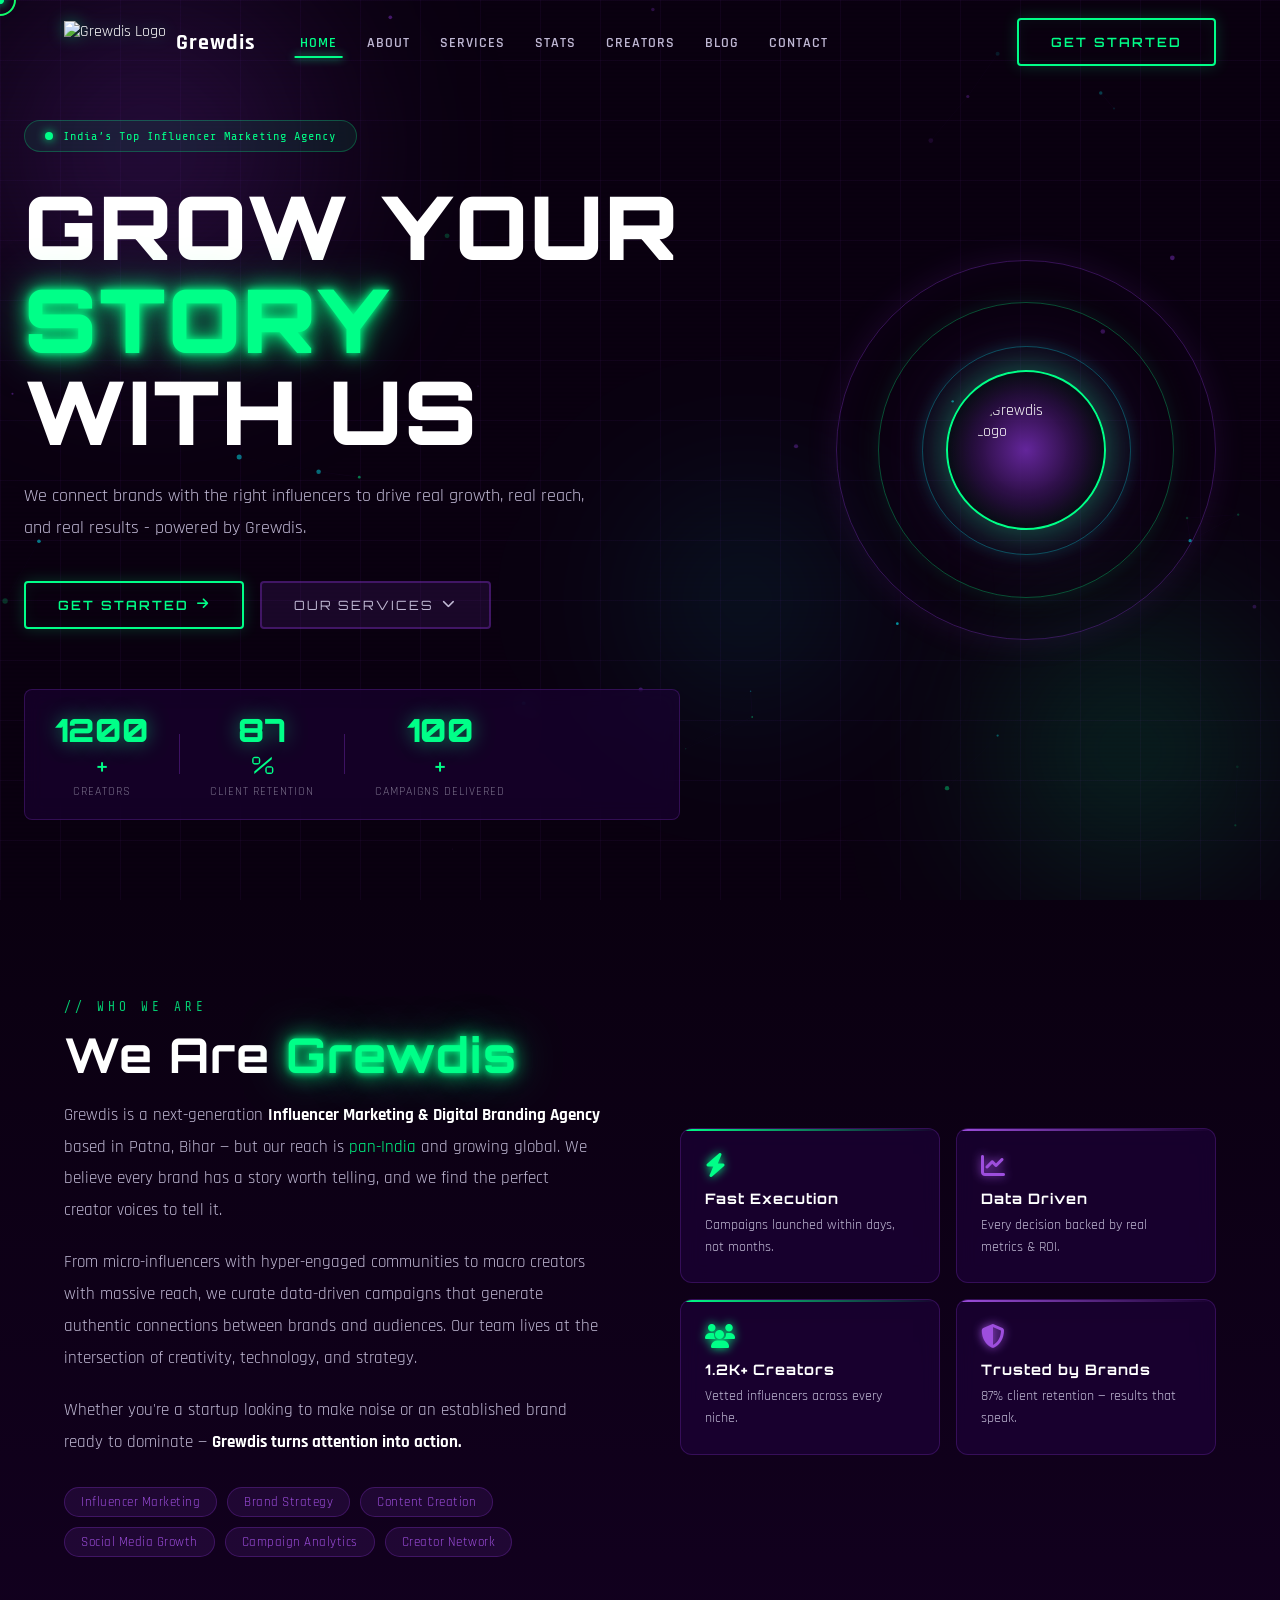
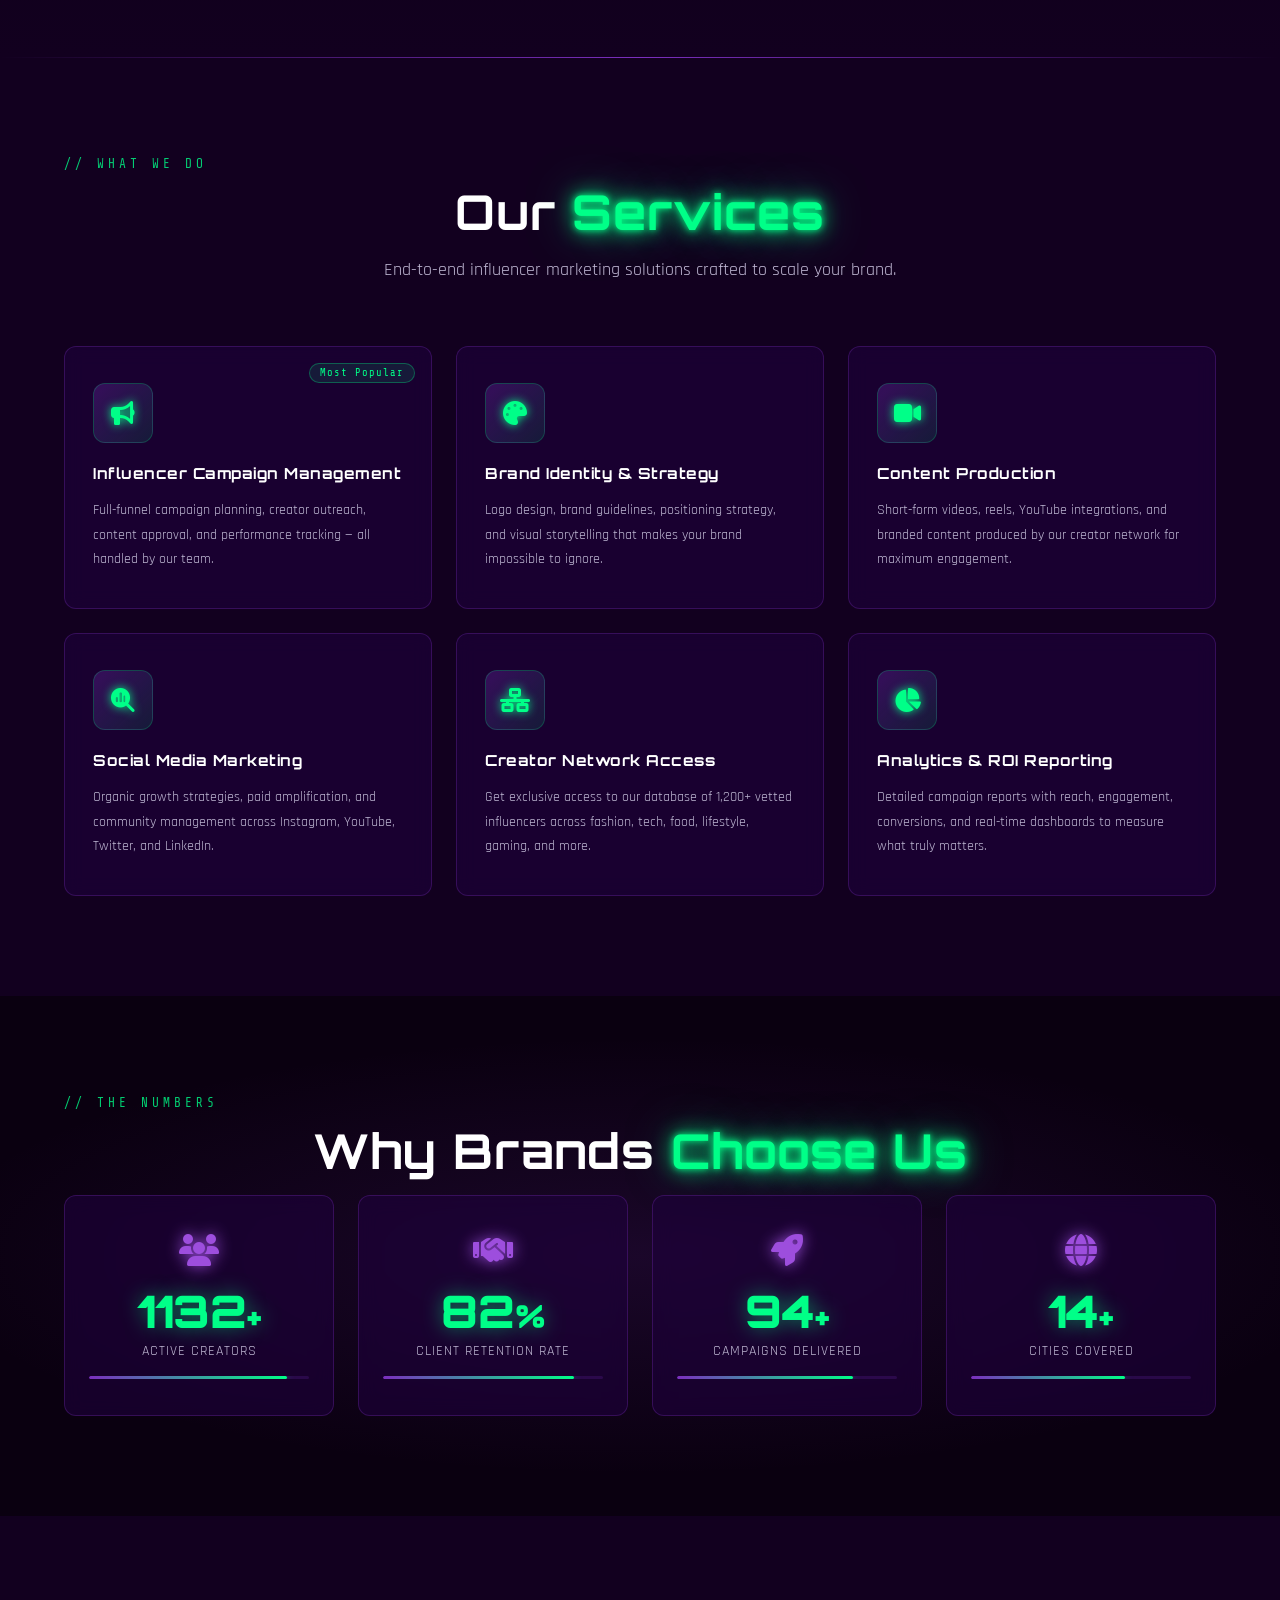
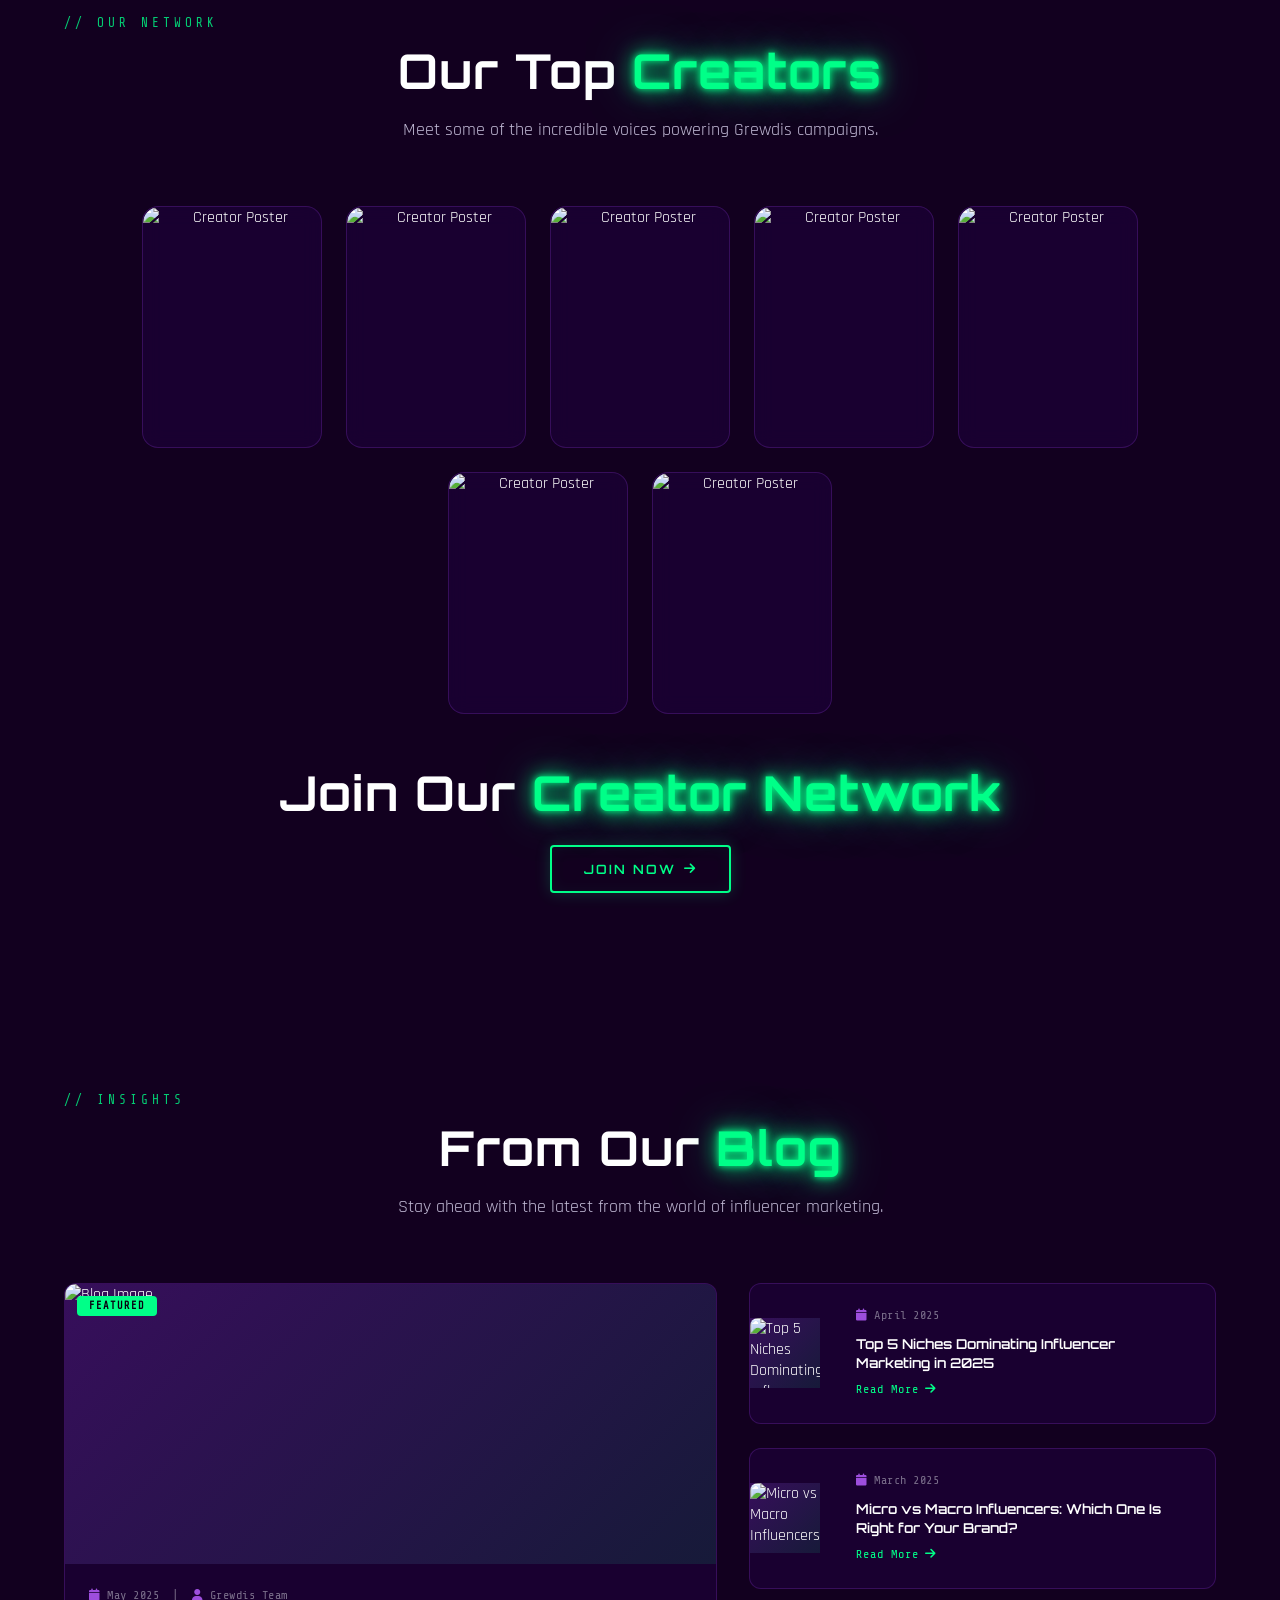
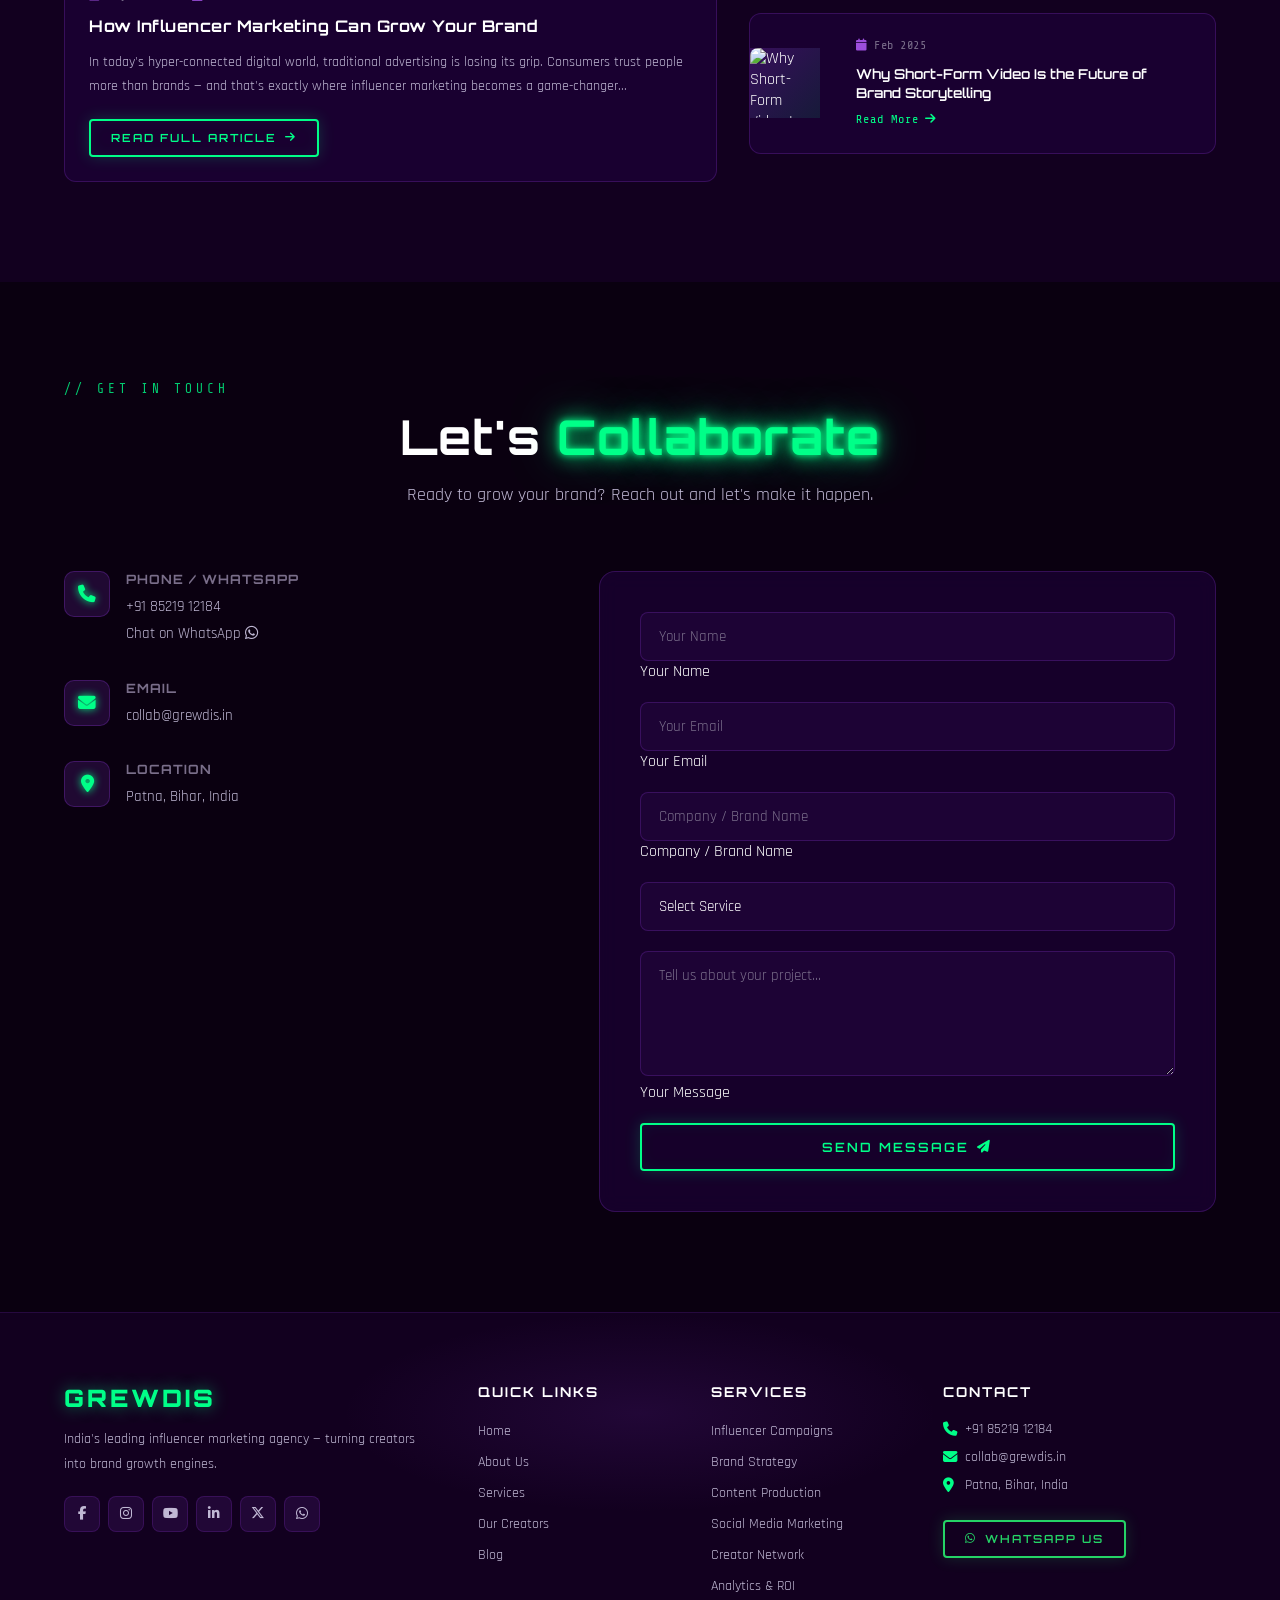
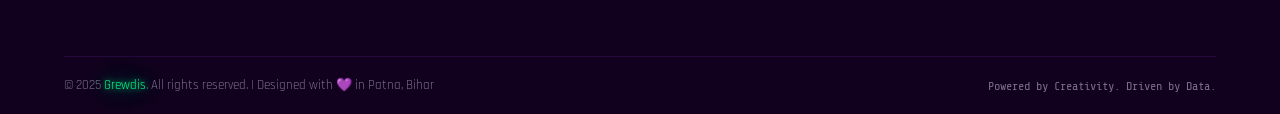
==== index.html @ f31e6c7d "Add files via upload" ====
<!DOCTYPE html>
<html lang="en">
<head>
  <meta charset="UTF-8" />
  <meta name="viewport" content="width=device-width, initial-scale=1.0"/>
  <title>Grewdis | Influencer Marketing Agency</title>
  <link rel="stylesheet" href="style.css" />
  <link rel="icon" type="image/png" href="images/logo.png" />
  <link href="https://fonts.googleapis.com/css2?family=Orbitron:wght@400;600;700;900&family=Rajdhani:wght@300;400;500;600;700&family=Share+Tech+Mono&display=swap" rel="stylesheet"/>
  <link rel="stylesheet" href="https://cdnjs.cloudflare.com/ajax/libs/font-awesome/6.5.0/css/all.min.css"/>
  <style>
    /* ── Related Article Thumbnail Layout ── */
    .related-article {
      display: flex;
      align-items: center;
      gap: 12px;
    }
    .related-article .blog-img {
      flex-shrink: 0;
      width: 70px;
      height: 70px;
    }
    .related-article .blog-img img {
      width: 70px;
      height: 70px;
      object-fit: cover;
      border-radius: 8px;
      display: block;
    }
    .related-article .blog-body {
      flex: 1;
      min-width: 0;
    }
    .related-article .blog-body h4 {
      font-size: 0.85rem;
      line-height: 1.4;
      margin: 4px 0 6px;
      white-space: normal;
    }
    @media (max-width: 420px) {
      .related-article {
        flex-direction: column;
        align-items: flex-start;
      }
      .related-article .blog-img,
      .related-article .blog-img img {
        width: 100%;
        height: 140px;
        border-radius: 8px;
      }
    }
  </style>
</head>
<body>

  <!-- PARTICLE CANVAS -->
  <canvas id="particles"></canvas>

  <!-- CURSOR -->
  <div class="cursor-outer"></div>
  <div class="cursor-inner"></div>

  <!-- ===== NAVBAR ===== -->
  <nav class="navbar" id="navbar">
    <div class="nav-container">
      <a href="#home" class="nav-logo">
        <img src="https://i.ibb.co/39z3kJj5/logo.png" alt="Grewdis Logo"/>
        <span class="logo-text-static">Grewdis</span>
      </a>
      <ul class="nav-links" id="navLinks">
        <li><a href="#home" class="nav-link active">Home</a></li>
        <li><a href="#about" class="nav-link">About</a></li>
        <li><a href="#services" class="nav-link">Services</a></li>
        <li><a href="#stats" class="nav-link">Stats</a></li>
        <li><a href="#creators" class="nav-link">Creators</a></li>
        
        <li><a href="#blog" class="nav-link">Blog</a></li>
        <li><a href="#contact" class="nav-link">Contact</a></li>
      </ul>
      <a href="#contact" class="btn-neon nav-cta">Get Started</a>
      <div class="hamburger" id="hamburger">
        <span></span><span></span><span></span>
      </div>
    </div>
  </nav>

  <!-- ===== HERO SECTION ===== -->
  <section class="hero" id="home">
    <div class="hero-bg-grid"></div>
    <div class="hero-glow glow-1"></div>
    <div class="hero-glow glow-2"></div>
    <div class="hero-glow glow-3"></div>
    <div class="scanlines"></div>
    <div class="hero-content">
      <div class="hero-badge">
        <span class="badge-dot"></span>
        <span>India’s Top Influencer Marketing Agency</span>
      </div>
      <h1 class="hero-title">
        <span class="line-1">GROW YOUR</span>
        <span class="line-2 neon-text">STORY</span>
        <span class="line-3">WITH US</span>
      </h1>
      <p class="hero-sub">We connect brands with the right influencers to drive real growth, real reach, and real results - powered by Grewdis.</p>
      <div class="hero-buttons">
        <a href="#contact" class="btn-neon">Get Started <i class="fa fa-arrow-right"></i></a>
        <a href="#services" class="btn-ghost">Our Services <i class="fa fa-chevron-down"></i></a>
      </div>
      <div class="hero-stats">
        <div class="h-stat"><span class="h-num" data-target="1200">0</span><span>+</span><p>Creators</p></div>
        <div class="h-stat-divider"></div>
        <div class="h-stat"><span class="h-num" data-target="87">0</span><span>%</span><p>Client Retention</p></div>
        <div class="h-stat-divider"></div>
        <div class="h-stat"><span class="h-num" data-target="100">0</span><span>+</span><p>Campaigns Delivered</p></div>
      </div>
    </div>
    <div class="hero-visual">
      <div class="hero-circle-ring ring-1"></div>
      <div class="hero-circle-ring ring-2"></div>
      <div class="hero-circle-ring ring-3"></div>
      <div class="hero-center-orb">
        <img src="https://i.ibb.co/39z3kJj5/logo.png" alt="Grewdis Logo"/>
      </div>
    </div>
  </section>

  <!-- ===== ABOUT SECTION ===== -->
  <section class="about section" id="about">
    <div class="container">
      <div class="section-label">// WHO WE ARE</div>
      <div class="about-grid">
        <div class="about-text reveal">
          <h2 class="section-title">We Are <span class="neon-text">Grewdis</span></h2>
          <p class="about-desc">Grewdis is a next-generation <strong>Influencer Marketing & Digital Branding Agency</strong> based in Patna, Bihar — but our reach is <em>pan-India</em> and growing global. We believe every brand has a story worth telling, and we find the perfect creator voices to tell it.</p>
          <p class="about-desc">From micro-influencers with hyper-engaged communities to macro creators with massive reach, we curate data-driven campaigns that generate authentic connections between brands and audiences. Our team lives at the intersection of creativity, technology, and strategy.</p>
          <p class="about-desc">Whether you're a startup looking to make noise or an established brand ready to dominate — <strong>Grewdis turns attention into action.</strong></p>
          <div class="about-tags">
            <span class="tag">Influencer Marketing</span>
            <span class="tag">Brand Strategy</span>
            <span class="tag">Content Creation</span>
            <span class="tag">Social Media Growth</span>
            <span class="tag">Campaign Analytics</span>
            <span class="tag">Creator Network</span>
          </div>
        </div>
        <div class="about-visual reveal">
          <div class="about-card-stack">
            <div class="about-card ac-1">
              <i class="fa fa-bolt"></i>
              <h4>Fast Execution</h4>
              <p>Campaigns launched within days, not months.</p>
            </div>
            <div class="about-card ac-2">
              <i class="fa fa-chart-line"></i>
              <h4>Data Driven</h4>
              <p>Every decision backed by real metrics & ROI.</p>
            </div>
            <div class="about-card ac-3">
              <i class="fa fa-users"></i>
              <h4>1.2K+ Creators</h4>
              <p>Vetted influencers across every niche.</p>
            </div>
            <div class="about-card ac-4">
              <i class="fa fa-shield-halved"></i>
              <h4>Trusted by Brands</h4>
              <p>87% client retention — results that speak.</p>
            </div>
          </div>
        </div>
      </div>
    </div>
  </section>

  <!-- ===== SERVICES SECTION ===== -->
  <section class="services section" id="services">
    <div class="container">
      <div class="section-label">// WHAT WE DO</div>
      <h2 class="section-title text-center">Our <span class="neon-text">Services</span></h2>
      <p class="section-sub text-center">End-to-end influencer marketing solutions crafted to scale your brand.</p>
      <div class="services-grid">
        <div class="service-card reveal">
          <div class="service-icon"><i class="fa fa-bullhorn"></i></div>
          <h3>Influencer Campaign Management</h3>
          <p>Full-funnel campaign planning, creator outreach, content approval, and performance tracking — all handled by our team.</p>
          <div class="service-tag">Most Popular</div>
        </div>
        <div class="service-card reveal">
          <div class="service-icon"><i class="fa fa-palette"></i></div>
          <h3>Brand Identity & Strategy</h3>
          <p>Logo design, brand guidelines, positioning strategy, and visual storytelling that makes your brand impossible to ignore.</p>
        </div>
        <div class="service-card reveal">
          <div class="service-icon"><i class="fa fa-video"></i></div>
          <h3>Content Production</h3>
          <p>Short-form videos, reels, YouTube integrations, and branded content produced by our creator network for maximum engagement.</p>
        </div>
        <div class="service-card reveal">
          <div class="service-icon"><i class="fa fa-magnifying-glass-chart"></i></div>
          <h3>Social Media Marketing</h3>
          <p>Organic growth strategies, paid amplification, and community management across Instagram, YouTube, Twitter, and LinkedIn.</p>
        </div>
        <div class="service-card reveal">
          <div class="service-icon"><i class="fa fa-network-wired"></i></div>
          <h3>Creator Network Access</h3>
          <p>Get exclusive access to our database of 1,200+ vetted influencers across fashion, tech, food, lifestyle, gaming, and more.</p>
        </div>
        <div class="service-card reveal">
          <div class="service-icon"><i class="fa fa-chart-pie"></i></div>
          <h3>Analytics & ROI Reporting</h3>
          <p>Detailed campaign reports with reach, engagement, conversions, and real-time dashboards to measure what truly matters.</p>
        </div>
      </div>
    </div>
  </section>

  <!-- ===== STATS SECTION ===== -->
  <section class="stats section" id="stats">
    <div class="stats-bg-glow"></div>
    <div class="container">
      <div class="section-label">// THE NUMBERS</div>
      <h2 class="section-title text-center">Why Brands <span class="neon-text">Choose Us</span></h2>
      <div class="stats-grid">
        <div class="stat-card reveal">
          <div class="stat-icon"><i class="fa fa-users"></i></div>
          <div class="stat-number"><span class="count" data-target="1200">0</span><span class="stat-plus">+</span></div>
          <div class="stat-label">Active Creators</div>
          <div class="stat-bar"><div class="stat-fill" style="width:90%"></div></div>
        </div>
        <div class="stat-card reveal">
          <div class="stat-icon"><i class="fa fa-handshake"></i></div>
          <div class="stat-number"><span class="count" data-target="87">0</span><span class="stat-plus">%</span></div>
          <div class="stat-label">Client Retention Rate</div>
          <div class="stat-bar"><div class="stat-fill" style="width:87%"></div></div>
        </div>
        <div class="stat-card reveal">
          <div class="stat-icon"><i class="fa fa-rocket"></i></div>
          <div class="stat-number"><span class="count" data-target="100">0</span><span class="stat-plus">+</span></div>
          <div class="stat-label">Campaigns Delivered</div>
          <div class="stat-bar"><div class="stat-fill" style="width:80%"></div></div>
        </div>
        <div class="stat-card reveal">
          <div class="stat-icon"><i class="fa fa-globe"></i></div>
          <div class="stat-number"><span class="count" data-target="15">0</span><span class="stat-plus">+</span></div>
          <div class="stat-label">Cities Covered</div>
          <div class="stat-bar"><div class="stat-fill" style="width:70%"></div></div>
        </div>
      </div>
    </div>
  </section>

  <!-- ===== TOP CREATORS SECTION ===== -->
  <section class="creators section" id="creators">
    <div class="container">
      <div class="section-label">// OUR NETWORK</div>
      <h2 class="section-title text-center">Our Top <span class="neon-text">Creators</span></h2>
      <p class="section-sub text-center">Meet some of the incredible voices powering Grewdis campaigns.</p>
      <div class="creators-grid">
    <div class="creator-card reveal">
      <div class="creator-img-wrap">
        <img src="https://i.ibb.co/mrt1qWwp/kanika.png" alt="Creator Poster"/>
        <div class="creator-glow"></div>
      </div>
    </div>
    
    <div class="creator-card reveal">
      <div class="creator-img-wrap">
        <img src="https://i.ibb.co/pjdsMSd0/apoorva.png" alt="Creator Poster"/>
        <div class="creator-glow"></div>
      </div>
    </div>
    
    <div class="creator-card reveal">
      <div class="creator-img-wrap">
        <img src="https://i.ibb.co/GvDVgb8p/harshbeniwal.png" alt="Creator Poster"/>
        <div class="creator-glow"></div>
      </div>
    </div>
    
    <div class="creator-card reveal">
      <div class="creator-img-wrap">
        <img src="https://i.ibb.co/wD0bchw/taiyabalam.png" alt="Creator Poster"/>
        <div class="creator-glow"></div>
      </div>
    </div>
    
    <div class="creator-card reveal">
      <div class="creator-img-wrap">
        <img src="https://i.ibb.co/mV8k61P3/aryankelvin.png" alt="Creator Poster"/>
        <div class="creator-glow"></div>
      </div>
    </div>
    
    <div class="creator-card reveal">
      <div class="creator-img-wrap">
        <img src="https://i.ibb.co/j9pzm4Ck/rockysharma.png" alt="Creator Poster"/>
        <div class="creator-glow"></div>
      </div>
    </div>
    
    <div class="creator-card reveal">
      <div class="creator-img-wrap">
        <img src="https://i.ibb.co/xKzQ3PhF/komalpandey.png" alt="Creator Poster"/>
        <div class="creator-glow"></div>
      </div>
    </div>
    </div>
    <div class="creators-cta">
      <h3 class="section-title" style="margin-bottom:24px;">Join Our <span class="neon-text">Creator Network</span></h3>
      <a href="https://forms.gle/gbb2XF8WwswtseoL6" target="_blank" rel="noopener" class="btn-neon">Join Now <i class="fa fa-arrow-right"></i></a>
    </div>
    </div>
  </section>
  <section class="blog section" id="blog">
    <div class="container">
      <div class="section-label">// INSIGHTS</div>
      <h2 class="section-title text-center">From Our <span class="neon-text">Blog</span></h2>
      <p class="section-sub text-center">Stay ahead with the latest from the world of influencer marketing.</p>
      <div class="blog-grid">

        <!-- MAIN BLOG POST -->
        <article class="blog-card blog-main reveal">
          <div class="blog-img">
            <!-- Place blog1.jpg inside images/ folder -->
            <img src="https://i.ibb.co/3yc7Ln1X/how-influncer-marketing.jpg" alt="Blog Image"/>
            <span class="blog-cat">Featured</span>
          </div>
          <div class="blog-body">
            <div class="blog-meta"><i class="fa fa-calendar"></i> May 2025 &nbsp;|&nbsp; <i class="fa fa-user"></i> Grewdis Team</div>
            <h3>How Influencer Marketing Can Grow Your Brand</h3>
            <p>In today's hyper-connected digital world, traditional advertising is losing its grip. Consumers trust people more than brands — and that's exactly where influencer marketing becomes a game-changer...</p>
            <a href="blog-post.html" class="btn-neon btn-sm">Read Full Article <i class="fa fa-arrow-right"></i></a>
          </div>
        </article>

        <div class="blog-side">
          <article class="blog-card blog-mini related-article reveal">
            <div class="blog-img">
              <img src="https://i.ibb.co/Qvz69Wh6/top-5-niche.jpg" alt="Top 5 Niches Dominating Influencer Marketing in 2025"/>
            </div>
            <div class="blog-body">
              <div class="blog-meta"><i class="fa fa-calendar"></i> April 2025</div>
              <h4>Top 5 Niches Dominating Influencer Marketing in 2025</h4>
              <a href="#" class="read-more">Read More <i class="fa fa-arrow-right"></i></a>
            </div>
          </article>
          <article class="blog-card blog-mini related-article reveal">
            <div class="blog-img">
              <img src="https://i.ibb.co/gMX1QQqQ/micro-vs-macro-influncer.jpg" alt="Micro vs Macro Influencers"/>
            </div>
            <div class="blog-body">
              <div class="blog-meta"><i class="fa fa-calendar"></i> March 2025</div>
              <h4>Micro vs Macro Influencers: Which One Is Right for Your Brand?</h4>
              <a href="#" class="read-more">Read More <i class="fa fa-arrow-right"></i></a>
            </div>
          </article>
          <article class="blog-card blog-mini related-article reveal">
            <div class="blog-img">
              <img src="https://i.ibb.co/HfsnzWJx/why-short-film.jpg" alt="Why Short-Form Video Is the Future of Brand Storytelling"/>
            </div>
            <div class="blog-body">
              <div class="blog-meta"><i class="fa fa-calendar"></i> Feb 2025</div>
              <h4>Why Short-Form Video Is the Future of Brand Storytelling</h4>
              <a href="#" class="read-more">Read More <i class="fa fa-arrow-right"></i></a>
            </div>
          </article>
        </div>
      </div>
    </div>
  </section>

  <!-- ===== CONTACT SECTION ===== -->
  <section class="contact section" id="contact">
    <div class="container">
      <div class="section-label">// GET IN TOUCH</div>
      <h2 class="section-title text-center">Let's <span class="neon-text">Collaborate</span></h2>
      <p class="section-sub text-center">Ready to grow your brand? Reach out and let's make it happen.</p>
      <div class="contact-grid">
        <div class="contact-info reveal">
          <div class="contact-item">
            <div class="contact-icon"><i class="fa fa-phone"></i></div>
            <div>
              <h4>Phone / WhatsApp</h4>
              <a href="tel:+918521912184">+91 85219 12184</a><br/>
              <a href="https://wa.link/hhix4l" target="_blank" rel="noopener">Chat on WhatsApp <i class="fab fa-whatsapp"></i></a>
            </div>
          </div>
          <div class="contact-item">
            <div class="contact-icon"><i class="fa fa-envelope"></i></div>
            <div>
              <h4>Email</h4>
              <a href="mailto:collab@grewdis.in">collab@grewdis.in</a>
            </div>
          </div>
          <div class="contact-item">
            <div class="contact-icon"><i class="fa fa-location-dot"></i></div>
            <div>
              <h4>Location</h4>
              <p>Patna, Bihar, India</p>
            </div>
          </div>
        </div>
        <form class="contact-form reveal" id="contactForm">
          <div class="form-group">
            <input type="text" placeholder="Your Name" required />
            <label>Your Name</label>
          </div>
          <div class="form-group">
            <input type="email" placeholder="Your Email" required />
            <label>Your Email</label>
          </div>
          <div class="form-group">
            <input type="text" placeholder="Company / Brand Name" />
            <label>Company / Brand Name</label>
          </div>
          <div class="form-group">
            <select>
              <option value="" disabled selected>Select Service</option>
              <option>Influencer Campaign</option>
              <option>Brand Strategy</option>
              <option>Content Production</option>
              <option>Social Media Marketing</option>
              <option>Creator Network</option>
              <option>Other</option>
            </select>
          </div>
          <div class="form-group">
            <textarea placeholder="Tell us about your project..." rows="5" required></textarea>
            <label>Your Message</label>
          </div>
          <button type="submit" class="btn-neon btn-full">Send Message <i class="fa fa-paper-plane"></i></button>
          <div class="form-success" id="formSuccess">✅ Message sent! We'll get back to you soon.</div>
        </form>
      </div>
    </div>
  </section>

  <!-- ===== FOOTER ===== -->
  <footer class="footer">
    <div class="footer-glow"></div>
    <div class="container">
      <div class="footer-grid">
        <div class="footer-brand">
          <img src="images/logo.png" alt="Grewdis" class="footer-logo" onerror="this.style.display='none'"/>
          <span class="footer-logo-text">GREWDIS</span>
          <p>India's leading influencer marketing agency — turning creators into brand growth engines.</p>
          <div class="footer-socials">
            <a href="https://www.facebook.com/grewdis.in/" target="_blank" rel="noopener"><i class="fab fa-facebook-f"></i></a>
            <a href="https://www.instagram.com/grew.disin" target="_blank" rel="noopener"><i class="fab fa-instagram"></i></a>
            <a href="https://www.youtube.com/@grewdis" target="_blank" rel="noopener"><i class="fab fa-youtube"></i></a>
            <a href="https://www.linkedin.com/company/grewdis/" target="_blank" rel="noopener"><i class="fab fa-linkedin-in"></i></a>
            <a href="https://x.com/grewdis?s=20" target="_blank" rel="noopener"><i class="fab fa-x-twitter"></i></a>
            <a href="https://wa.link/hhix4l" target="_blank" rel="noopener"><i class="fab fa-whatsapp"></i></a>
          </div>
        </div>
        <div class="footer-links">
          <h4>Quick Links</h4>
          <ul>
            <li><a href="#home">Home</a></li>
            <li><a href="#about">About Us</a></li>
            <li><a href="#services">Services</a></li>
            <li><a href="#creators">Our Creators</a></li>
            <li><a href="#blog">Blog</a></li>
          </ul>
        </div>
        <div class="footer-links">
          <h4>Services</h4>
          <ul>
            <li><a href="#services">Influencer Campaigns</a></li>
            <li><a href="#services">Brand Strategy</a></li>
            <li><a href="#services">Content Production</a></li>
            <li><a href="#services">Social Media Marketing</a></li>
            <li><a href="#services">Creator Network</a></li>
            <li><a href="#services">Analytics & ROI</a></li>
          </ul>
        </div>
        <div class="footer-contact">
          <h4>Contact</h4>
          <p><i class="fa fa-phone"></i> <a href="tel:+918521912184">+91 85219 12184</a></p>
          <p><i class="fa fa-envelope"></i> <a href="mailto:collab@grewdis.in">collab@grewdis.in</a></p>
          <p><i class="fa fa-location-dot"></i> Patna, Bihar, India</p>
          <a href="https://wa.link/hhix4l" target="_blank" class="btn-neon btn-sm wa-btn"><i class="fab fa-whatsapp"></i> WhatsApp Us</a>
        </div>
      </div>
      <div class="footer-bottom">
        <p>© 2025 <span class="neon-text">Grewdis</span>. All rights reserved. | Designed with 💜 in Patna, Bihar</p>
        <p class="footer-tagline">Powered by Creativity. Driven by Data.</p>
      </div>
    </div>
  </footer>

  <!-- SCROLL TO TOP -->
  <button class="scroll-top" id="scrollTop" title="Back to top"><i class="fa fa-chevron-up"></i></button>

  <script src="script.js"></script>
</body>
</html>
---- style.css ----
/* ============================================
   GREWDIS - CYBERPUNK NEON CSS
   Deep Purple + Neon Green Theme
   ============================================ */

/* ---- CSS VARIABLES ---- */
:root {
  --purple-deep:   #0a0010;
  --purple-dark:   #12001f;
  --purple-mid:    #2a0050;
  --purple-glow:   #7B2FBE;
  --purple-bright: #9D4EDD;
  --neon-green:    #00FF88;
  --neon-cyan:     #00F5FF;
  --neon-pink:     #FF006E;
  --neon-yellow:   #FFE600;
  --text-primary:  #FFFFFF;
  --text-secondary:#C0B8D4;
  --text-muted:    #7A6E8A;
  --card-bg:       rgba(30, 0, 60, 0.6);
  --card-border:   rgba(123, 47, 190, 0.3);
  --font-display:  'Orbitron', monospace;
  --font-body:     'Rajdhani', sans-serif;
  --font-mono:     'Share Tech Mono', monospace;
  --transition:    0.3s cubic-bezier(0.25, 0.46, 0.45, 0.94);
  --transition-slow: 0.6s cubic-bezier(0.25, 0.46, 0.45, 0.94);
}

/* ---- RESET & BASE ---- */
*, *::before, *::after { margin:0; padding:0; box-sizing:border-box; }

html { scroll-behavior: smooth; font-size:16px; }

body {
  font-family: var(--font-body);
  background: var(--purple-deep);
  color: var(--text-primary);
  overflow-x: hidden;
  cursor: none;
}

a { text-decoration:none; color:inherit; }
ul { list-style:none; }
img { max-width:100%; display:block; }
input, textarea, select, button { font-family: var(--font-body); }

/* ---- SCROLLBAR ---- */
::-webkit-scrollbar { width:6px; }
::-webkit-scrollbar-track { background: var(--purple-dark); }
::-webkit-scrollbar-thumb { background: var(--purple-glow); border-radius:3px; }
::-webkit-scrollbar-thumb:hover { background: var(--neon-green); }

/* ---- PARTICLE CANVAS ---- */
#particles {
  position: fixed;
  top:0; left:0;
  width:100%; height:100%;
  z-index:0;
  pointer-events:none;
}

/* ---- CUSTOM CURSOR ---- */
.cursor-outer {
  position:fixed;
  width:32px; height:32px;
  border:2px solid var(--neon-green);
  border-radius:50%;
  pointer-events:none;
  z-index:9999;
  transition: transform 0.15s ease, opacity 0.3s;
  transform: translate(-50%,-50%);
  mix-blend-mode: difference;
}
.cursor-inner {
  position:fixed;
  width:8px; height:8px;
  background: var(--neon-green);
  border-radius:50%;
  pointer-events:none;
  z-index:9999;
  transform: translate(-50%,-50%);
  box-shadow: 0 0 10px var(--neon-green);
}
body:hover .cursor-outer { opacity:1; }

/* ---- CONTAINER ---- */
.container { max-width:1200px; margin:0 auto; padding:0 24px; position:relative; z-index:2; }

/* ---- SECTION COMMON ---- */
.section { padding:100px 0; position:relative; }
.section-label {
  font-family: var(--font-mono);
  font-size:0.8rem;
  color: var(--neon-green);
  letter-spacing:4px;
  margin-bottom:12px;
  opacity:0.8;
}
.section-title {
  font-family: var(--font-display);
  font-size: clamp(1.8rem, 4vw, 3rem);
  font-weight:700;
  line-height:1.2;
  margin-bottom:16px;
  letter-spacing:1px;
}
.section-sub {
  font-size:1.1rem;
  color: var(--text-secondary);
  max-width:600px;
  margin:0 auto 60px;
  line-height:1.7;
}
.text-center { text-align:center; }

/* ---- NEON TEXT ---- */
.neon-text {
  color: var(--neon-green);
  text-shadow:
    0 0 7px var(--neon-green),
    0 0 20px var(--neon-green),
    0 0 45px rgba(0,255,136,0.5);
}

/* ---- BUTTONS ---- */
.btn-neon {
  display:inline-flex;
  align-items:center;
  gap:8px;
  padding:14px 32px;
  background: transparent;
  color: var(--neon-green);
  border:2px solid var(--neon-green);
  border-radius:4px;
  font-family: var(--font-display);
  font-size:0.8rem;
  font-weight:600;
  letter-spacing:2px;
  text-transform:uppercase;
  cursor:pointer;
  position:relative;
  overflow:hidden;
  transition: var(--transition);
  box-shadow:
    0 0 15px rgba(0,255,136,0.2),
    inset 0 0 15px rgba(0,255,136,0.05);
}
.btn-neon::before {
  content:'';
  position:absolute;
  top:0; left:-100%;
  width:100%; height:100%;
  background: linear-gradient(90deg, transparent, rgba(0,255,136,0.2), transparent);
  transition: left 0.5s ease;
}
.btn-neon:hover::before { left:100%; }
.btn-neon:hover {
  background: var(--neon-green);
  color: var(--purple-deep);
  box-shadow:
    0 0 30px rgba(0,255,136,0.6),
    0 0 60px rgba(0,255,136,0.3);
  transform: translateY(-2px);
}
.btn-ghost {
  display:inline-flex;
  align-items:center;
  gap:8px;
  padding:14px 32px;
  background: rgba(123,47,190,0.15);
  color: var(--text-secondary);
  border:2px solid rgba(123,47,190,0.4);
  border-radius:4px;
  font-family: var(--font-display);
  font-size:0.8rem;
  letter-spacing:2px;
  text-transform:uppercase;
  cursor:pointer;
  transition: var(--transition);
}
.btn-ghost:hover {
  border-color: var(--purple-bright);
  color: var(--purple-bright);
  background: rgba(123,47,190,0.25);
  transform: translateY(-2px);
}
.btn-sm { padding:10px 20px; font-size:0.7rem; }
.btn-full { width:100%; justify-content:center; }
.wa-btn {
  border-color: #25D366;
  color: #25D366;
  box-shadow: 0 0 15px rgba(37,211,102,0.2);
}
.wa-btn:hover {
  background:#25D366;
  color:var(--purple-deep);
  box-shadow:0 0 30px rgba(37,211,102,0.5);
}

/* ---- NAVBAR ---- */
.navbar {
  position:fixed;
  top:0; left:0;
  width:100%;
  z-index:1000;
  padding:18px 0;
  transition: var(--transition);
  background: transparent;
}
.navbar.scrolled {
  background: rgba(10, 0, 16, 0.95);
  backdrop-filter: blur(20px);
  -webkit-backdrop-filter: blur(20px);
  padding:12px 0;
  border-bottom: 1px solid rgba(123,47,190,0.3);
  box-shadow: 0 4px 30px rgba(0,0,0,0.5);
}
.nav-container {
  max-width:1200px;
  margin:0 auto;
  padding:0 24px;
  display:flex;
  align-items:center;
  gap:32px;
}
.nav-logo {
  display:flex;
  align-items:center;
  gap:10px;
  flex-shrink:0;
}
.nav-logo img { height:42px; width:auto; filter: drop-shadow(0 0 8px rgba(0,255,136,0.4)); }
.logo-text {
  font-family: var(--font-display);
  font-size:1.4rem;
  font-weight:900;
  color: var(--neon-green);
  text-shadow: 0 0 15px rgba(0,255,136,0.6);
  letter-spacing:3px;
}
.nav-links {
  display:flex;
  align-items:center;
  gap:6px;
  flex:1;
  justify-content:center;
  flex-wrap: wrap;
}
.nav-link {
  font-family: var(--font-body);
  font-size:0.85rem;
  font-weight:600;
  color: var(--text-secondary);
  padding:6px 12px;
  border-radius:4px;
  letter-spacing:1px;
  text-transform:uppercase;
  transition: var(--transition);
  position:relative;
}
.nav-link::after {
  content:'';
  position:absolute;
  bottom:0; left:50%;
  width:0; height:2px;
  background: var(--neon-green);
  transition:var(--transition);
  transform:translateX(-50%);
  box-shadow: 0 0 8px var(--neon-green);
}
.nav-link:hover, .nav-link.active {
  color: var(--neon-green);
}
.nav-link:hover::after, .nav-link.active::after { width:80%; }
.nav-cta { margin-left:auto; flex-shrink:0; }
.hamburger {
  display:none;
  flex-direction:column;
  gap:5px;
  cursor:pointer;
  padding:4px;
  margin-left:auto;
}
.hamburger span {
  display:block;
  width:24px; height:2px;
  background: var(--neon-green);
  border-radius:2px;
  transition:var(--transition);
  box-shadow: 0 0 6px var(--neon-green);
}
.hamburger.active span:nth-child(1) { transform: rotate(45deg) translate(5px,5px); }
.hamburger.active span:nth-child(2) { opacity:0; }
.hamburger.active span:nth-child(3) { transform: rotate(-45deg) translate(5px,-5px); }

/* ---- HERO ---- */
.hero {
  min-height:100vh;
  display:flex;
  align-items:center;
  position:relative;
  overflow:hidden;
  padding:100px 24px 60px;
}
.hero-bg-grid {
  position:absolute;
  inset:0;
  background-image:
    linear-gradient(rgba(123,47,190,0.07) 1px, transparent 1px),
    linear-gradient(90deg, rgba(123,47,190,0.07) 1px, transparent 1px);
  background-size:60px 60px;
  animation: gridMove 20s linear infinite;
}
@keyframes gridMove {
  0% { background-position:0 0; }
  100% { background-position:60px 60px; }
}
.hero-glow {
  position:absolute;
  border-radius:50%;
  filter:blur(80px);
  pointer-events:none;
}
.glow-1 {
  width:500px; height:500px;
  background: radial-gradient(circle, rgba(123,47,190,0.35) 0%, transparent 70%);
  top:-100px; left:-100px;
  animation: floatGlow 8s ease-in-out infinite;
}
.glow-2 {
  width:400px; height:400px;
  background: radial-gradient(circle, rgba(0,255,136,0.2) 0%, transparent 70%);
  bottom:-50px; right:-50px;
  animation: floatGlow 10s ease-in-out infinite reverse;
}
.glow-3 {
  width:300px; height:300px;
  background: radial-gradient(circle, rgba(0,245,255,0.15) 0%, transparent 70%);
  top:50%; right:30%;
  animation: floatGlow 12s ease-in-out infinite 2s;
}
@keyframes floatGlow {
  0%,100% { transform: translate(0,0) scale(1); }
  33% { transform: translate(20px,-20px) scale(1.05); }
  66% { transform: translate(-15px,15px) scale(0.95); }
}
.scanlines {
  position:absolute;
  inset:0;
  background: repeating-linear-gradient(
    0deg,
    transparent,
    transparent 2px,
    rgba(0,0,0,0.03) 2px,
    rgba(0,0,0,0.03) 4px
  );
  pointer-events:none;
  z-index:1;
}
.hero-content {
  position:relative;
  z-index:3;
  max-width:680px;
}
.hero-badge {
  display:inline-flex;
  align-items:center;
  gap:10px;
  background: rgba(0,255,136,0.08);
  border:1px solid rgba(0,255,136,0.25);
  border-radius:50px;
  padding:8px 20px;
  font-family: var(--font-mono);
  font-size:0.75rem;
  color: var(--neon-green);
  letter-spacing:1px;
  margin-bottom:28px;
  animation: fadeSlideDown 1s ease both;
}
.badge-dot {
  width:8px; height:8px;
  background: var(--neon-green);
  border-radius:50%;
  box-shadow: 0 0 10px var(--neon-green);
  animation: pulse 2s infinite;
}
@keyframes pulse {
  0%,100% { box-shadow:0 0 0 0 rgba(0,255,136,0.7); }
  50% { box-shadow:0 0 0 8px rgba(0,255,136,0); }
}
.hero-title {
  font-family: var(--font-display);
  font-size: clamp(2.5rem, 7vw, 5.5rem);
  font-weight:900;
  line-height:1.05;
  letter-spacing:2px;
  margin-bottom:24px;
}
.hero-title .line-1, .hero-title .line-3 {
  display:block;
  animation: fadeSlideUp 1s ease both;
}
.hero-title .line-3 { animation-delay:0.2s; }
.hero-title .line-2 {
  display:block;
  animation: fadeSlideUp 1s ease 0.1s both;
}
.hero-sub {
  font-size:1.1rem;
  color: var(--text-secondary);
  line-height:1.8;
  margin-bottom:36px;
  max-width:560px;
  animation: fadeSlideUp 1s ease 0.4s both;
}
.hero-buttons {
  display:flex;
  flex-wrap:wrap;
  gap:16px;
  margin-bottom:60px;
  animation: fadeSlideUp 1s ease 0.6s both;
}
.hero-stats {
  display:flex;
  align-items:center;
  gap:0;
  background: rgba(30,0,60,0.5);
  border:1px solid rgba(123,47,190,0.3);
  border-radius:8px;
  padding:20px 30px;
  backdrop-filter:blur(10px);
  animation: fadeSlideUp 1s ease 0.8s both;
  flex-wrap:wrap;
}
.h-stat {
  display:flex;
  flex-direction:column;
  align-items:center;
  padding:0 30px;
}
.h-stat:first-child { padding-left:0; }
.h-stat:last-child { padding-right:0; }
.h-stat span:first-child {
  font-family: var(--font-display);
  font-size:2rem;
  font-weight:900;
  color: var(--neon-green);
  text-shadow: 0 0 20px rgba(0,255,136,0.5);
}
.h-stat span:nth-child(2) {
  font-family: var(--font-display);
  font-size:1.5rem;
  color: var(--neon-green);
}
.h-stat p {
  font-size:0.75rem;
  color: var(--text-muted);
  text-transform:uppercase;
  letter-spacing:1px;
  margin-top:4px;
}
.h-stat-divider {
  width:1px;
  height:40px;
  background: rgba(123,47,190,0.4);
  flex-shrink:0;
}
.hero-visual {
  position:absolute;
  right:5%;
  top:50%;
  transform:translateY(-50%);
  width:380px; height:380px;
  display:flex;
  align-items:center;
  justify-content:center;
  z-index:2;
}
.hero-circle-ring {
  position:absolute;
  border-radius:50%;
  border:1px solid;
  animation: spin 20s linear infinite;
}
.ring-1 {
  width:100%; height:100%;
  border-color: rgba(123,47,190,0.4);
  box-shadow: 0 0 30px rgba(123,47,190,0.15), inset 0 0 30px rgba(123,47,190,0.05);
}
.ring-2 {
  width:78%; height:78%;
  border-color: rgba(0,255,136,0.3);
  animation-duration:15s;
  animation-direction:reverse;
  box-shadow: 0 0 20px rgba(0,255,136,0.1);
}
.ring-3 {
  width:55%; height:55%;
  border-color: rgba(0,245,255,0.3);
  animation-duration:10s;
  box-shadow: 0 0 15px rgba(0,245,255,0.1);
}
@keyframes spin {
  from { transform:rotate(0deg); }
  to { transform:rotate(360deg); }
}
.hero-center-orb {
  width:160px; height:160px;
  background: radial-gradient(circle, rgba(123,47,190,0.8) 0%, rgba(10,0,16,0.9) 70%);
  border-radius:50%;
  display:flex;
  align-items:center;
  justify-content:center;
  border:2px solid var(--neon-green);
  box-shadow:
    0 0 40px rgba(0,255,136,0.4),
    0 0 80px rgba(123,47,190,0.3),
    inset 0 0 40px rgba(0,255,136,0.1);
  z-index:2;
  animation: orbPulse 4s ease-in-out infinite;
}
.hero-center-orb img { width:100px; height:100px; object-fit:contain; border-radius:50%; }
.orb-text {
  font-family: var(--font-display);
  font-size:4rem;
  font-weight:900;
  color: var(--neon-green);
  text-shadow: 0 0 30px var(--neon-green);
}
@keyframes orbPulse {
  0%,100% { box-shadow:0 0 40px rgba(0,255,136,0.4),0 0 80px rgba(123,47,190,0.3); }
  50% { box-shadow:0 0 60px rgba(0,255,136,0.6),0 0 120px rgba(123,47,190,0.5); }
}

/* ---- ABOUT ---- */
.about { background: linear-gradient(180deg, var(--purple-deep) 0%, var(--purple-dark) 100%); }
.about-grid {
  display:grid;
  grid-template-columns:1fr 1fr;
  gap:80px;
  align-items:center;
}
.about-desc {
  font-size:1.05rem;
  color: var(--text-secondary);
  line-height:1.9;
  margin-bottom:20px;
}
.about-desc strong { color: var(--text-primary); }
.about-desc em { color: var(--neon-green); font-style:normal; }
.about-tags {
  display:flex;
  flex-wrap:wrap;
  gap:10px;
  margin-top:28px;
}
.tag {
  padding:6px 16px;
  background: rgba(123,47,190,0.15);
  border:1px solid rgba(123,47,190,0.35);
  border-radius:50px;
  font-size:0.8rem;
  color: var(--purple-bright);
  letter-spacing:0.5px;
  transition: var(--transition);
}
.tag:hover {
  background: rgba(0,255,136,0.1);
  border-color: var(--neon-green);
  color: var(--neon-green);
  transform:translateY(-2px);
}
.about-card-stack {
  display:grid;
  grid-template-columns:1fr 1fr;
  gap:16px;
}
.about-card {
  background: var(--card-bg);
  border:1px solid var(--card-border);
  border-radius:12px;
  padding:24px;
  backdrop-filter:blur(10px);
  transition: var(--transition);
  position:relative;
  overflow:hidden;
}
.about-card::before {
  content:'';
  position:absolute;
  top:0; left:0;
  right:0; height:2px;
  border-radius:12px 12px 0 0;
}
.ac-1::before, .ac-3::before { background: linear-gradient(90deg, var(--neon-green), transparent); }
.ac-2::before, .ac-4::before { background: linear-gradient(90deg, var(--purple-bright), transparent); }
.about-card:hover {
  transform:translateY(-6px);
  border-color: rgba(0,255,136,0.3);
  box-shadow: 0 10px 40px rgba(0,255,136,0.1);
}
.about-card i {
  font-size:1.5rem;
  margin-bottom:12px;
  display:block;
}
.ac-1 i, .ac-3 i { color: var(--neon-green); text-shadow:0 0 10px var(--neon-green); }
.ac-2 i, .ac-4 i { color: var(--purple-bright); text-shadow:0 0 10px var(--purple-bright); }
.about-card h4 {
  font-family: var(--font-display);
  font-size:0.9rem;
  font-weight:700;
  margin-bottom:8px;
  letter-spacing:1px;
}
.about-card p { font-size:0.85rem; color: var(--text-secondary); line-height:1.6; }

/* ---- SERVICES ---- */
.services {
  background: var(--purple-dark);
  position:relative;
  overflow:hidden;
}
.services::before {
  content:'';
  position:absolute;
  top:0; left:0; right:0;
  height:1px;
  background: linear-gradient(90deg, transparent, var(--purple-glow), transparent);
}
.services-grid {
  display:grid;
  grid-template-columns:repeat(3, 1fr);
  gap:24px;
}
.service-card {
  background: var(--card-bg);
  border:1px solid var(--card-border);
  border-radius:12px;
  padding:36px 28px;
  backdrop-filter:blur(10px);
  transition: var(--transition-slow);
  position:relative;
  overflow:hidden;
  cursor:default;
}
.service-card::after {
  content:'';
  position:absolute;
  inset:0;
  background: linear-gradient(135deg, rgba(0,255,136,0.04) 0%, transparent 60%);
  opacity:0;
  transition: var(--transition);
}
.service-card:hover::after { opacity:1; }
.service-card:hover {
  transform:translateY(-8px) scale(1.01);
  border-color: rgba(0,255,136,0.4);
  box-shadow:
    0 20px 50px rgba(0,0,0,0.4),
    0 0 30px rgba(0,255,136,0.1);
}
.service-icon {
  width:60px; height:60px;
  background: linear-gradient(135deg, rgba(123,47,190,0.3) 0%, rgba(0,255,136,0.1) 100%);
  border:1px solid rgba(0,255,136,0.2);
  border-radius:12px;
  display:flex;
  align-items:center;
  justify-content:center;
  font-size:1.5rem;
  color: var(--neon-green);
  margin-bottom:20px;
  transition: var(--transition);
  text-shadow: 0 0 10px var(--neon-green);
}
.service-card:hover .service-icon {
  background: rgba(0,255,136,0.15);
  box-shadow: 0 0 20px rgba(0,255,136,0.3);
  transform:scale(1.1) rotate(5deg);
}
.service-card h3 {
  font-family: var(--font-display);
  font-size:0.95rem;
  font-weight:700;
  margin-bottom:14px;
  letter-spacing:0.5px;
  line-height:1.4;
}
.service-card p { font-size:0.9rem; color: var(--text-secondary); line-height:1.7; }
.service-tag {
  position:absolute;
  top:16px; right:16px;
  background: rgba(0,255,136,0.1);
  border:1px solid rgba(0,255,136,0.3);
  color: var(--neon-green);
  font-size:0.65rem;
  font-family: var(--font-mono);
  padding:3px 10px;
  border-radius:50px;
  letter-spacing:1px;
}

/* ---- STATS ---- */
.stats {
  background: var(--purple-deep);
  position:relative;
  overflow:hidden;
}
.stats-bg-glow {
  position:absolute;
  inset:0;
  background: radial-gradient(ellipse 80% 60% at 50% 50%, rgba(123,47,190,0.15) 0%, transparent 70%);
  pointer-events:none;
}
.stats-grid {
  display:grid;
  grid-template-columns:repeat(4,1fr);
  gap:24px;
}
.stat-card {
  background: var(--card-bg);
  border:1px solid var(--card-border);
  border-radius:12px;
  padding:36px 24px;
  text-align:center;
  backdrop-filter:blur(10px);
  transition: var(--transition);
  position:relative;
  overflow:hidden;
}
.stat-card::before {
  content:'';
  position:absolute;
  bottom:0; left:0; right:0;
  height:2px;
  background: linear-gradient(90deg, transparent, var(--neon-green), transparent);
  transform:scaleX(0);
  transition: var(--transition);
}
.stat-card:hover::before { transform:scaleX(1); }
.stat-card:hover {
  transform:translateY(-8px);
  border-color:rgba(0,255,136,0.3);
  box-shadow:0 20px 50px rgba(0,255,136,0.08);
}
.stat-icon {
  font-size:2rem;
  color: var(--purple-bright);
  margin-bottom:16px;
  text-shadow: 0 0 15px var(--purple-bright);
}
.stat-number {
  font-family: var(--font-display);
  font-size:2.8rem;
  font-weight:900;
  color: var(--neon-green);
  text-shadow: 0 0 20px rgba(0,255,136,0.5);
  line-height:1;
  margin-bottom:8px;
}
.stat-plus { font-size:2rem; }
.stat-label {
  font-size:0.85rem;
  color: var(--text-secondary);
  text-transform:uppercase;
  letter-spacing:1px;
  margin-bottom:16px;
}
.stat-bar {
  height:3px;
  background: rgba(123,47,190,0.2);
  border-radius:2px;
  overflow:hidden;
}
.stat-fill {
  height:100%;
  background: linear-gradient(90deg, var(--purple-glow), var(--neon-green));
  border-radius:2px;
  box-shadow:0 0 8px rgba(0,255,136,0.5);
  width:0;
  transition: width 1.5s ease 0.5s;
}

/* ---- CREATORS ---- */
.creators { background: var(--purple-dark); }
.creators-grid {
  display:flex;
  flex-wrap:wrap;
  gap:24px;
  justify-content:center;
}
.creator-card {
  background: var(--card-bg);
  border:1px solid var(--card-border);
  border-radius:16px;
  padding:28px 20px;
  text-align:center;
  width:200px;
  backdrop-filter:blur(10px);
  transition: var(--transition-slow);
  position:relative;
  overflow:hidden;
}
.creator-card::before {
  content:'';
  position:absolute;
  top:0; left:0; right:0;
  height:2px;
  background: linear-gradient(90deg, var(--purple-glow), var(--neon-green), var(--purple-glow));
  opacity:0;
  transition: var(--transition);
}
.creator-card:hover::before { opacity:1; }
.creator-card:hover {
  transform:translateY(-10px);
  border-color:rgba(0,255,136,0.35);
  box-shadow:0 20px 50px rgba(0,255,136,0.12);
}
.creator-img-wrap {
  position:relative;
  width:110px; height:110px;
  margin:0 auto 16px;
}
.creator-img-wrap img {
  width:100%; height:100%;
  object-fit:cover;
  border-radius:50%;
  border:3px solid rgba(123,47,190,0.5);
  transition: var(--transition);
}
.creator-card:hover .creator-img-wrap img {
  border-color: var(--neon-green);
  box-shadow:0 0 20px rgba(0,255,136,0.4);
}
.creator-glow {
  position:absolute;
  inset:-4px;
  border-radius:50%;
  background: conic-gradient(var(--neon-green), var(--purple-bright), var(--neon-cyan), var(--neon-green));
  z-index:-1;
  opacity:0;
  transition: var(--transition);
  animation: rotateConic 3s linear infinite;
}
.creator-card:hover .creator-glow { opacity:0.6; }
@keyframes rotateConic {
  from { transform:rotate(0deg); }
  to { transform:rotate(360deg); }
}
.creator-info h4 {
  font-family: var(--font-display);
  font-size:0.9rem;
  font-weight:700;
  margin-bottom:6px;
  letter-spacing:0.5px;
}
.creator-niche {
  font-size:0.75rem;
  color: var(--neon-green);
  display:block;
  margin-bottom:12px;
  letter-spacing:0.5px;
}
.creator-socials { display:flex; justify-content:center; gap:10px; }
.creator-socials a {
  width:30px; height:30px;
  background: rgba(123,47,190,0.2);
  border:1px solid rgba(123,47,190,0.3);
  border-radius:50%;
  display:flex;
  align-items:center;
  justify-content:center;
  font-size:0.75rem;
  color: var(--text-secondary);
  transition: var(--transition);
}
.creator-socials a:hover {
  background: rgba(0,255,136,0.15);
  border-color: var(--neon-green);
  color: var(--neon-green);
  transform:scale(1.2);
}
.creators-cta { text-align:center; margin-top:50px; }

/* ---- GALLERY ---- */
.gallery { background: var(--purple-deep); }
.gallery-grid {
  display:grid;
  grid-template-columns:repeat(3,1fr);
  grid-auto-rows:240px;
  gap:16px;
}
.gi-large { grid-column:span 2; }
.gallery-item {
  border-radius:12px;
  overflow:hidden;
  position:relative;
  border:1px solid var(--card-border);
  cursor:pointer;
  background: var(--card-bg);
}
.gallery-item img {
  width:100%; height:100%;
  object-fit:cover;
  transition: transform 0.6s ease;
}
.gallery-item.no-img {
  background: linear-gradient(135deg, rgba(123,47,190,0.2) 0%, rgba(0,255,136,0.05) 100%);
  display:flex;
  align-items:center;
  justify-content:center;
}
.gallery-item.no-img::after {
  content:'📸 Add Image';
  font-family: var(--font-mono);
  font-size:0.8rem;
  color: var(--text-muted);
}
.gallery-overlay {
  position:absolute;
  inset:0;
  background: linear-gradient(to top, rgba(10,0,16,0.9) 0%, transparent 60%);
  display:flex;
  align-items:flex-end;
  padding:20px;
  opacity:0;
  transition: var(--transition);
}
.gallery-overlay span {
  font-family: var(--font-display);
  font-size:0.8rem;
  color: var(--neon-green);
  letter-spacing:2px;
  text-transform:uppercase;
}
.gallery-item:hover .gallery-overlay { opacity:1; }
.gallery-item:hover img { transform:scale(1.08); }
.gallery-item:hover {
  border-color:rgba(0,255,136,0.3);
  box-shadow:0 0 30px rgba(0,255,136,0.1);
}

/* ---- BLOG ---- */
.blog { background: var(--purple-dark); }
.blog-grid {
  display:grid;
  grid-template-columns:1.4fr 1fr;
  gap:32px;
  align-items:start;
}
.blog-card {
  background: var(--card-bg);
  border:1px solid var(--card-border);
  border-radius:12px;
  overflow:hidden;
  transition: var(--transition);
}
.blog-card:hover {
  transform:translateY(-6px);
  border-color:rgba(0,255,136,0.3);
  box-shadow:0 20px 50px rgba(0,0,0,0.3);
}
.blog-img {
  position:relative;
  height:220px;
  overflow:hidden;
  background: linear-gradient(135deg, rgba(123,47,190,0.3) 0%, rgba(0,255,136,0.1) 100%);
}
.blog-main .blog-img { height:280px; }
.blog-img img { width:100%; height:100%; object-fit:cover; transition:transform 0.6s ease; }
.blog-card:hover .blog-img img { transform:scale(1.05); }
.blog-img.no-img {
  display:flex;
  align-items:center;
  justify-content:center;
  font-family:var(--font-mono);
  font-size:0.8rem;
  color:var(--text-muted);
}
.blog-cat {
  position:absolute;
  top:12px; left:12px;
  background: var(--neon-green);
  color: var(--purple-deep);
  font-family: var(--font-mono);
  font-size:0.65rem;
  font-weight:700;
  padding:4px 12px;
  border-radius:4px;
  letter-spacing:1px;
  text-transform:uppercase;
}
.blog-body { padding:24px; }
.blog-meta {
  font-size:0.75rem;
  color: var(--text-muted);
  font-family: var(--font-mono);
  margin-bottom:12px;
  letter-spacing:0.5px;
}
.blog-meta i { color:var(--purple-bright); }
.blog-card h3 {
  font-family: var(--font-display);
  font-size:1rem;
  font-weight:700;
  margin-bottom:12px;
  line-height:1.5;
  letter-spacing:0.5px;
}
.blog-card h4 {
  font-family: var(--font-display);
  font-size:0.85rem;
  font-weight:600;
  margin-bottom:12px;
  line-height:1.5;
}
.blog-card p { font-size:0.9rem; color:var(--text-secondary); line-height:1.7; margin-bottom:20px; }
.read-more {
  font-family: var(--font-mono);
  font-size:0.75rem;
  color: var(--neon-green);
  letter-spacing:1px;
  display:inline-flex;
  align-items:center;
  gap:6px;
  transition: var(--transition);
}
.read-more:hover { gap:10px; }
.blog-side { display:flex; flex-direction:column; gap:24px; }
.blog-mini .blog-img { height:120px; }

/* ---- CONTACT ---- */
.contact { background: var(--purple-deep); }
.contact-grid {
  display:grid;
  grid-template-columns:1fr 1.3fr;
  gap:60px;
  align-items:start;
}
.contact-item {
  display:flex;
  gap:16px;
  align-items:flex-start;
  margin-bottom:32px;
}
.contact-icon {
  width:46px; height:46px;
  background: rgba(123,47,190,0.2);
  border:1px solid rgba(123,47,190,0.35);
  border-radius:10px;
  display:flex;
  align-items:center;
  justify-content:center;
  font-size:1.1rem;
  color: var(--neon-green);
  flex-shrink:0;
  text-shadow: 0 0 8px var(--neon-green);
}
.contact-item h4 {
  font-family: var(--font-display);
  font-size:0.8rem;
  letter-spacing:1px;
  margin-bottom:6px;
  color:var(--text-muted);
  text-transform:uppercase;
}
.contact-item a, .contact-item p {
  font-size:0.95rem;
  color: var(--text-secondary);
  line-height:1.8;
  transition: var(--transition);
}
.contact-item a:hover { color: var(--neon-green); }
.social-links { margin-top:8px; }
.social-links h4 {
  font-family: var(--font-display);
  font-size:0.8rem;
  letter-spacing:1px;
  color:var(--text-muted);
  text-transform:uppercase;
  margin-bottom:16px;
}
.socials { display:flex; flex-wrap:wrap; gap:10px; }
.social-btn {
  width:42px; height:42px;
  border-radius:10px;
  display:flex;
  align-items:center;
  justify-content:center;
  font-size:1rem;
  border:1px solid;
  transition: var(--transition);
}
.social-btn:hover { transform:translateY(-4px) scale(1.1); }
.fb { border-color:rgba(66,103,178,0.4); color:#4267B2; }
.fb:hover { background:rgba(66,103,178,0.2); box-shadow:0 0 15px rgba(66,103,178,0.4); }
.ig { border-color:rgba(225,48,108,0.4); color:#E1306C; }
.ig:hover { background:rgba(225,48,108,0.2); box-shadow:0 0 15px rgba(225,48,108,0.4); }
.yt { border-color:rgba(255,0,0,0.4); color:#FF0000; }
.yt:hover { background:rgba(255,0,0,0.2); box-shadow:0 0 15px rgba(255,0,0,0.4); }
.li { border-color:rgba(0,119,181,0.4); color:#0077B5; }
.li:hover { background:rgba(0,119,181,0.2); box-shadow:0 0 15px rgba(0,119,181,0.4); }
.tw { border-color:rgba(29,161,242,0.4); color:#1DA1F2; }
.tw:hover { background:rgba(29,161,242,0.2); box-shadow:0 0 15px rgba(29,161,242,0.4); }
.wa { border-color:rgba(37,211,102,0.4); color:#25D366; }
.wa:hover { background:rgba(37,211,102,0.2); box-shadow:0 0 15px rgba(37,211,102,0.4); }

/* ---- CONTACT FORM ---- */
.contact-form {
  background: var(--card-bg);
  border:1px solid var(--card-border);
  border-radius:16px;
  padding:40px;
  backdrop-filter:blur(10px);
}
.form-group {
  position:relative;
  margin-bottom:20px;
}
.form-group input,
.form-group textarea,
.form-group select {
  width:100%;
  background: rgba(123,47,190,0.08);
  border:1px solid rgba(123,47,190,0.3);
  border-radius:8px;
  padding:14px 18px;
  color: var(--text-primary);
  font-size:0.95rem;
  transition: var(--transition);
  outline:none;
  -webkit-appearance:none;
}
.form-group select option { background:var(--purple-dark); color:var(--text-primary); }
.form-group input:focus,
.form-group textarea:focus,
.form-group select:focus {
  border-color: var(--neon-green);
  background: rgba(0,255,136,0.04);
  box-shadow:0 0 15px rgba(0,255,136,0.1);
}
.form-group input::placeholder,
.form-group textarea::placeholder { color:var(--text-muted); }
.form-group textarea { resize:vertical; min-height:120px; }
.form-success {
  display:none;
  text-align:center;
  margin-top:16px;
  padding:12px;
  background: rgba(0,255,136,0.1);
  border:1px solid rgba(0,255,136,0.3);
  border-radius:8px;
  color: var(--neon-green);
  font-family: var(--font-mono);
  font-size:0.85rem;
}

/* ---- FOOTER ---- */
.footer {
  background: var(--purple-dark);
  padding:70px 0 0;
  position:relative;
  overflow:hidden;
  border-top:1px solid rgba(123,47,190,0.2);
}
.footer-glow {
  position:absolute;
  top:0; left:50%;
  transform:translateX(-50%);
  width:600px; height:200px;
  background: radial-gradient(ellipse, rgba(123,47,190,0.15) 0%, transparent 70%);
  pointer-events:none;
}
.footer-grid {
  display:grid;
  grid-template-columns:2fr 1fr 1fr 1.5fr;
  gap:50px;
  margin-bottom:50px;
}
.footer-logo { height:50px; width:auto; margin-bottom:8px; }
.footer-logo-text {
  display:block;
  font-family: var(--font-display);
  font-size:1.5rem;
  font-weight:900;
  color: var(--neon-green);
  text-shadow:0 0 15px rgba(0,255,136,0.5);
  letter-spacing:3px;
  margin-bottom:14px;
}
.footer-brand p { font-size:0.9rem; color:var(--text-secondary); line-height:1.7; margin-bottom:20px; }
.footer-socials { display:flex; flex-wrap:wrap; gap:8px; }
.footer-socials a {
  width:36px; height:36px;
  background: rgba(123,47,190,0.15);
  border:1px solid rgba(123,47,190,0.25);
  border-radius:8px;
  display:flex;
  align-items:center;
  justify-content:center;
  color:var(--text-secondary);
  font-size:0.85rem;
  transition: var(--transition);
}
.footer-socials a:hover {
  background:rgba(0,255,136,0.1);
  border-color:var(--neon-green);
  color:var(--neon-green);
  transform:translateY(-3px);
  box-shadow:0 5px 15px rgba(0,255,136,0.2);
}
.footer-links h4, .footer-contact h4 {
  font-family: var(--font-display);
  font-size:0.85rem;
  font-weight:700;
  letter-spacing:2px;
  text-transform:uppercase;
  color:var(--text-primary);
  margin-bottom:20px;
}
.footer-links ul li { margin-bottom:10px; }
.footer-links ul li a {
  font-size:0.9rem;
  color:var(--text-secondary);
  transition:var(--transition);
  position:relative;
  padding-left:0;
}
.footer-links ul li a:hover { color:var(--neon-green); padding-left:6px; }
.footer-contact p {
  font-size:0.9rem;
  color:var(--text-secondary);
  margin-bottom:10px;
  display:flex;
  align-items:center;
  gap:8px;
}
.footer-contact p i { color:var(--neon-green); width:14px; }
.footer-contact p a { color:var(--text-secondary); transition:var(--transition); }
.footer-contact p a:hover { color:var(--neon-green); }
.footer-contact .btn-neon { margin-top:16px; }
.footer-bottom {
  border-top:1px solid rgba(123,47,190,0.2);
  padding:20px 0;
  display:flex;
  justify-content:space-between;
  align-items:center;
  flex-wrap:wrap;
  gap:8px;
}
.footer-bottom p { font-size:0.82rem; color:var(--text-muted); }
.footer-tagline { font-family:var(--font-mono); font-size:0.75rem !important; }

/* ---- SCROLL TOP ---- */
.scroll-top {
  position:fixed;
  bottom:30px; right:30px;
  width:46px; height:46px;
  background: var(--purple-mid);
  border:1px solid var(--neon-green);
  border-radius:10px;
  color:var(--neon-green);
  font-size:1rem;
  cursor:pointer;
  display:flex;
  align-items:center;
  justify-content:center;
  z-index:800;
  opacity:0;
  transform:translateY(20px);
  transition: var(--transition);
  box-shadow:0 0 15px rgba(0,255,136,0.2);
}
.scroll-top.visible {
  opacity:1;
  transform:translateY(0);
}
.scroll-top:hover {
  background: rgba(0,255,136,0.15);
  box-shadow:0 0 25px rgba(0,255,136,0.4);
  transform:translateY(-4px);
}

/* ---- REVEAL ANIMATIONS ---- */
.reveal {
  opacity:0;
  transform:translateY(40px);
  transition: opacity 0.8s ease, transform 0.8s ease;
}
.reveal.visible {
  opacity:1;
  transform:translateY(0);
}

@keyframes fadeSlideDown {
  from { opacity:0; transform:translateY(-20px); }
  to { opacity:1; transform:translateY(0); }
}
@keyframes fadeSlideUp {
  from { opacity:0; transform:translateY(30px); }
  to { opacity:1; transform:translateY(0); }
}

/* ============================================
   BLOG POST PAGE STYLES (blog-post.html)
   ============================================ */
.blog-post-hero {
  min-height:50vh;
  display:flex;
  align-items:flex-end;
  position:relative;
  overflow:hidden;
  padding:120px 0 60px;
  background: linear-gradient(180deg, var(--purple-dark) 0%, var(--purple-deep) 100%);
}
.blog-post-body { padding:60px 0 100px; background:var(--purple-deep); }
.blog-post-body .container { max-width:820px; }
.post-content h2 {
  font-family: var(--font-display);
  font-size:1.5rem;
  color:var(--text-primary);
  margin:36px 0 16px;
  letter-spacing:1px;
}
.post-content p {
  font-size:1rem;
  color:var(--text-secondary);
  line-height:1.9;
  margin-bottom:20px;
}
.post-content ul {
  list-style:none;
  margin:16px 0 24px 0;
}
.post-content ul li {
  padding:8px 0;
  padding-left:20px;
  position:relative;
  color:var(--text-secondary);
  font-size:1rem;
  line-height:1.7;
}
.post-content ul li::before {
  content:'▸';
  position:absolute;
  left:0;
  color:var(--neon-green);
}
.post-tag-row { display:flex; flex-wrap:wrap; gap:8px; margin:30px 0; }
.post-tag {
  padding:5px 14px;
  background:rgba(123,47,190,0.15);
  border:1px solid rgba(123,47,190,0.3);
  border-radius:50px;
  font-size:0.8rem;
  color:var(--purple-bright);
}

/* ============================================
   RESPONSIVE
   ============================================ */
@media (max-width:1100px) {
  .services-grid { grid-template-columns:repeat(2,1fr); }
  .stats-grid { grid-template-columns:repeat(2,1fr); }
  .footer-grid { grid-template-columns:1fr 1fr; }
  .hero-visual { width:280px; height:280px; }
}

@media (max-width:900px) {
  .about-grid { grid-template-columns:1fr; gap:50px; }
  .contact-grid { grid-template-columns:1fr; }
  .blog-grid { grid-template-columns:1fr; }
  .hero-visual { display:none; }
  .hero-content { max-width:100%; }
  .nav-links, .nav-cta {
    display:none;
  }
  .hamburger { display:flex; }
  .nav-links.open {
    display:flex;
    flex-direction:column;
    position:fixed;
    top:0; left:0;
    width:100%; height:100vh;
    background:rgba(10,0,16,0.98);
    backdrop-filter:blur(20px);
    align-items:center;
    justify-content:center;
    gap:20px;
    z-index:999;
  }
  .nav-links.open .nav-link { font-size:1.1rem; }
}

@media (max-width:768px) {
  .section { padding:70px 0; }
  .services-grid { grid-template-columns:1fr; }
  .stats-grid { grid-template-columns:1fr 1fr; }
  .gallery-grid { grid-template-columns:1fr 1fr; }
  .gi-large { grid-column:span 1; }
  .footer-grid { grid-template-columns:1fr; gap:32px; }
  .footer-bottom { flex-direction:column; text-align:center; }
  .hero-stats { flex-direction:column; gap:20px; }
  .h-stat-divider { width:60px; height:1px; }
  .about-card-stack { grid-template-columns:1fr; }
  .contact-form { padding:24px; }
  .hero-buttons { flex-direction:column; }
  .hero-buttons .btn-neon, .hero-buttons .btn-ghost { width:100%; justify-content:center; }
  .creators-grid { gap:16px; }
  .creator-card { width:160px; }
}

@media (max-width:480px) {
  .gallery-grid { grid-template-columns:1fr; }
  .stats-grid { grid-template-columns:1fr; }
  .hero-title { font-size:2.2rem; }
  body { cursor:auto; }
  .cursor-outer, .cursor-inner { display:none; }
}


.nav-container{
  justify-content: space-between;
}

.nav-links{
  margin-left: 0;
  justify-content: flex-start;
}

.logo-text-static{
  color:#fff;
  font-size:1.4rem;
  font-weight:700;
  letter-spacing:1px;
}

.creator-info{
  display:none;
}

.creator-card{
  overflow:hidden;
  padding: 0;
  width: 180px;
}

.creator-img-wrap{
  width: 100%;
  height: 240px;
  margin: 0;
  border-radius: 16px;
  overflow: hidden;
}

.creator-img-wrap img{
  width:100%;
  height:100%;
  object-fit:cover;
  border-radius: 0;
  border: none;
}
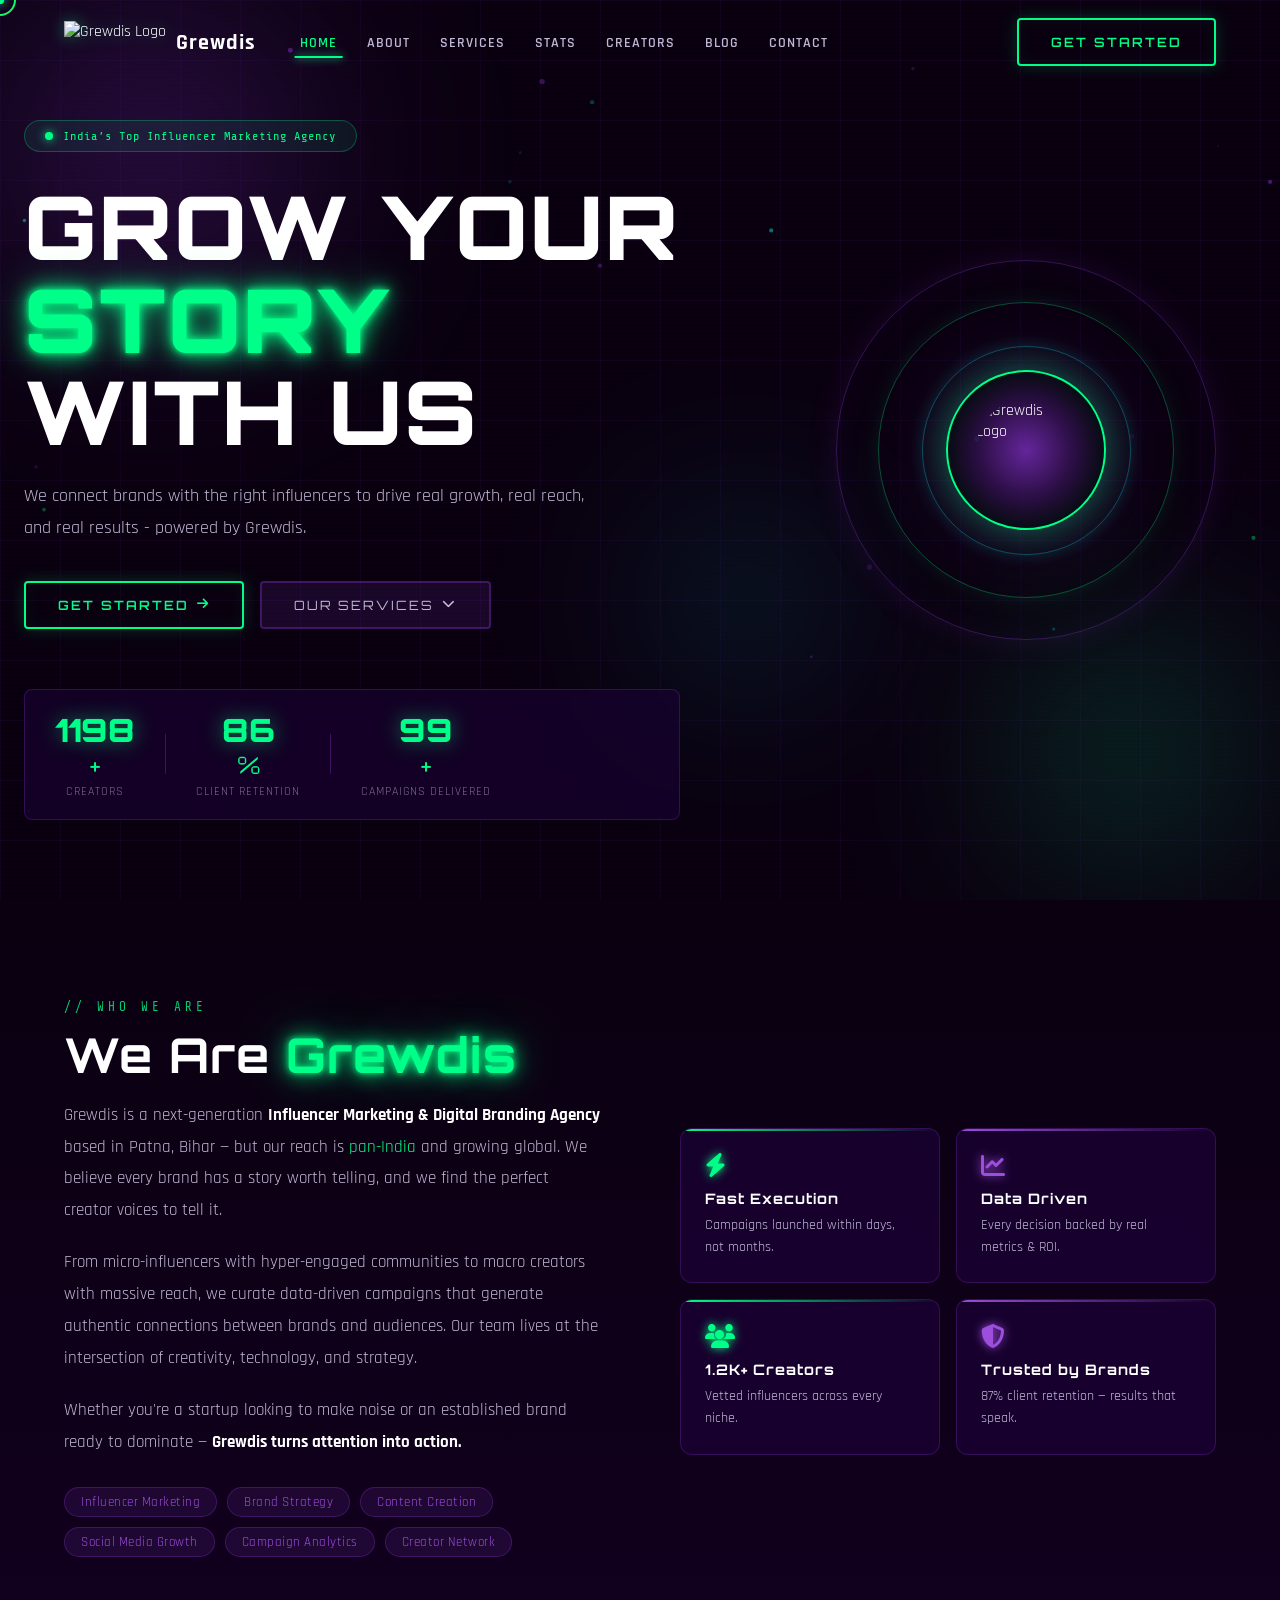
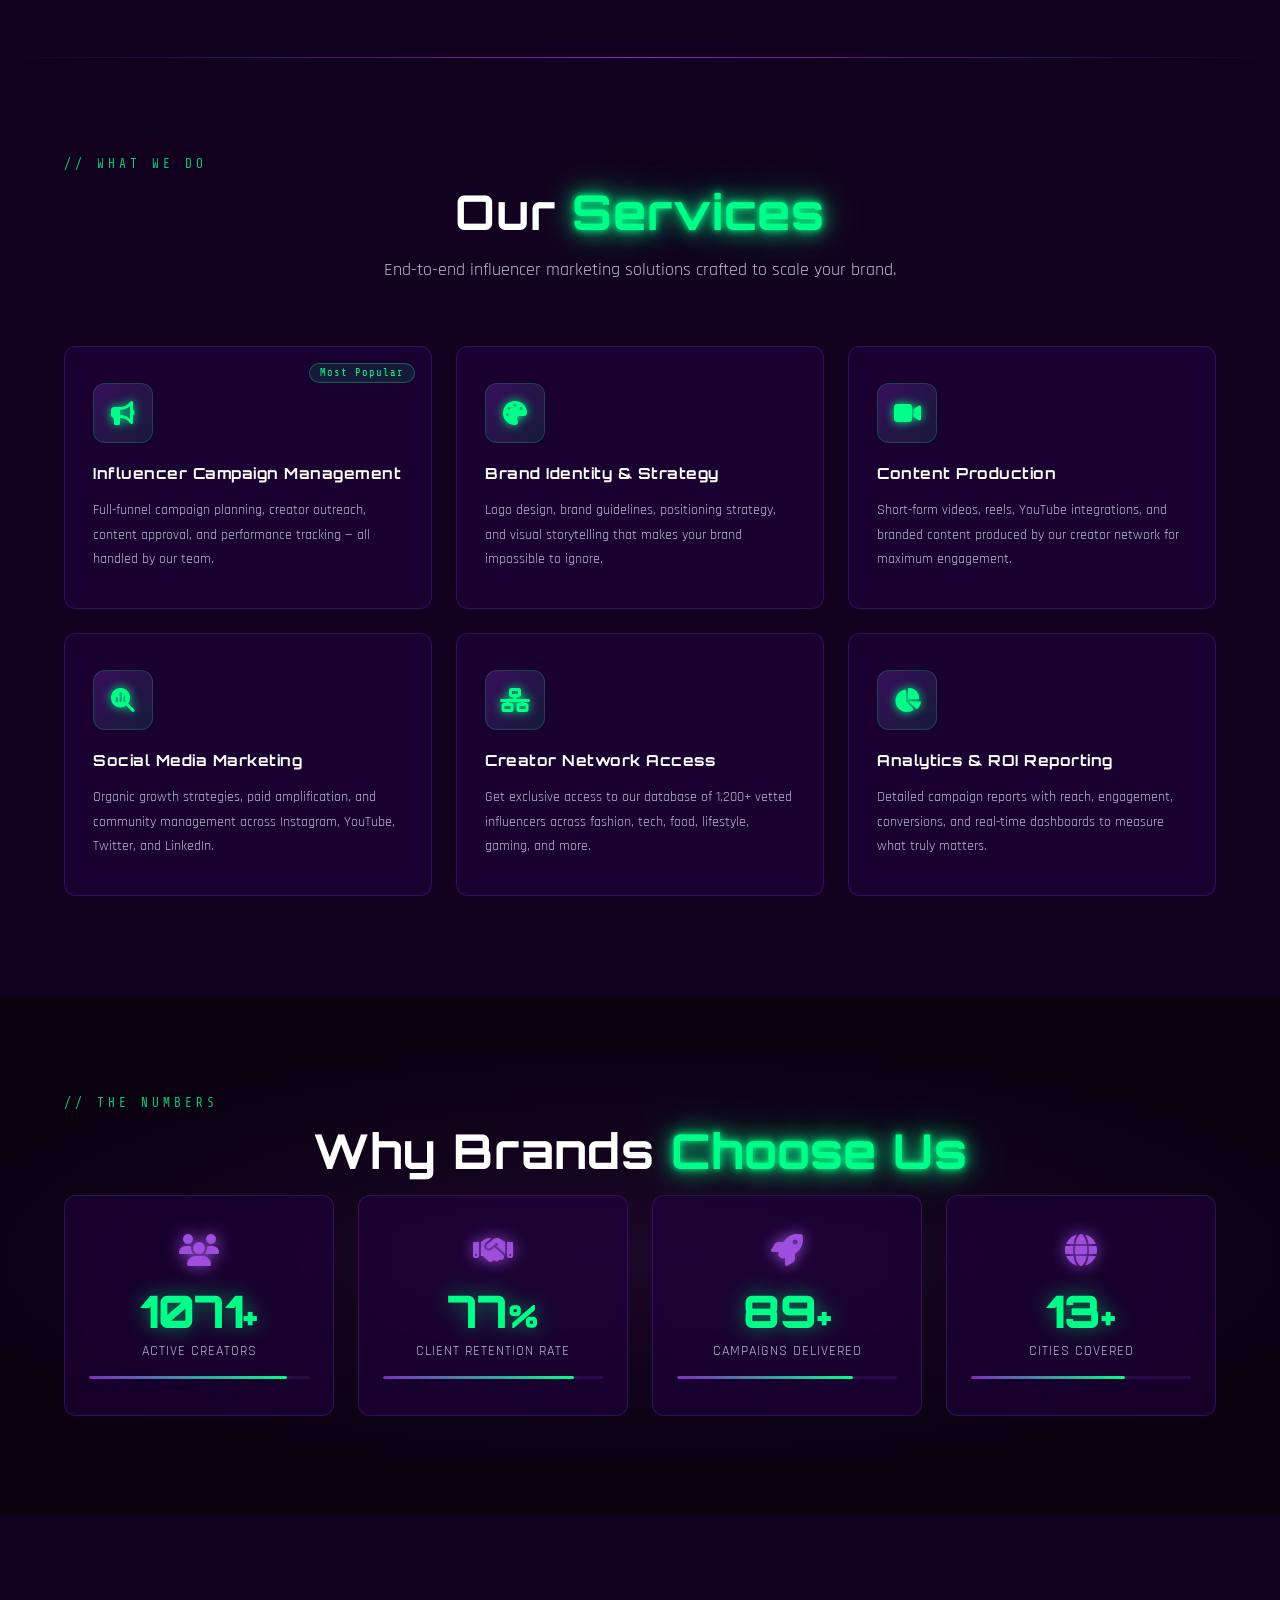
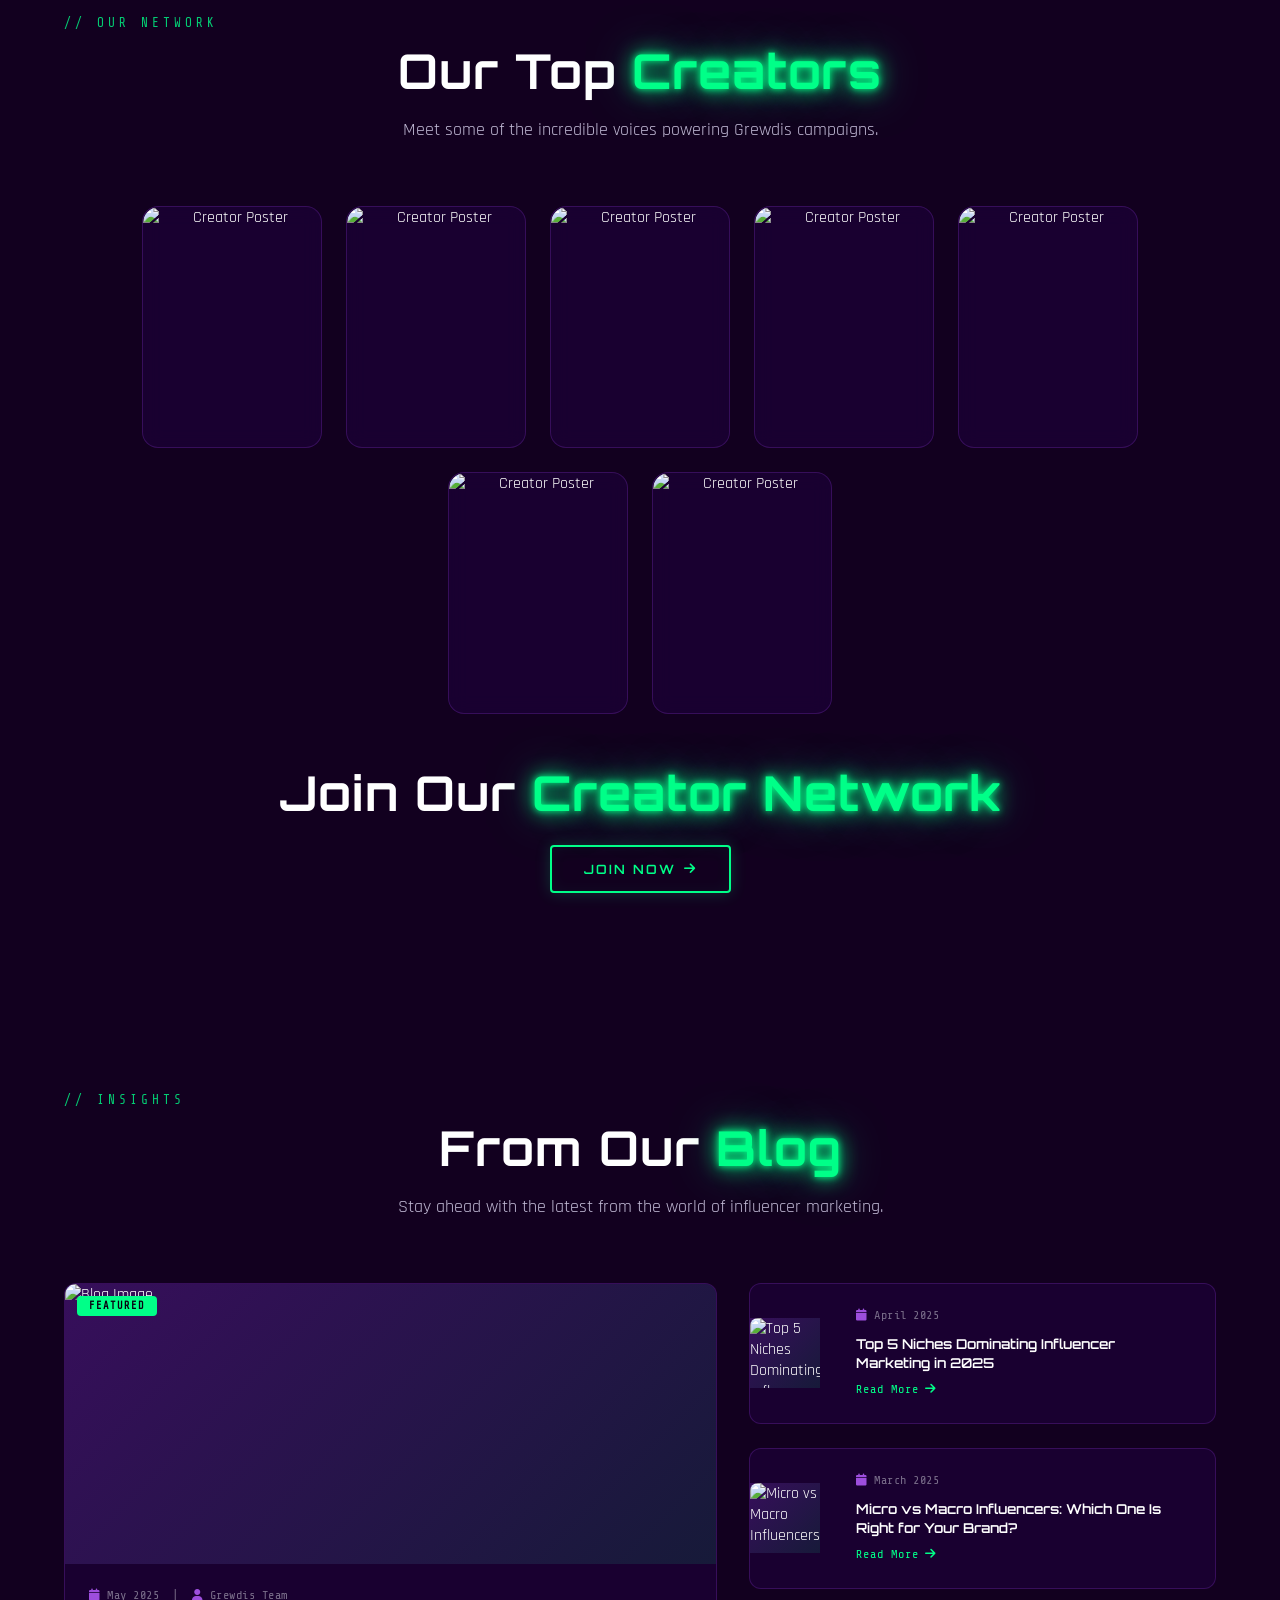
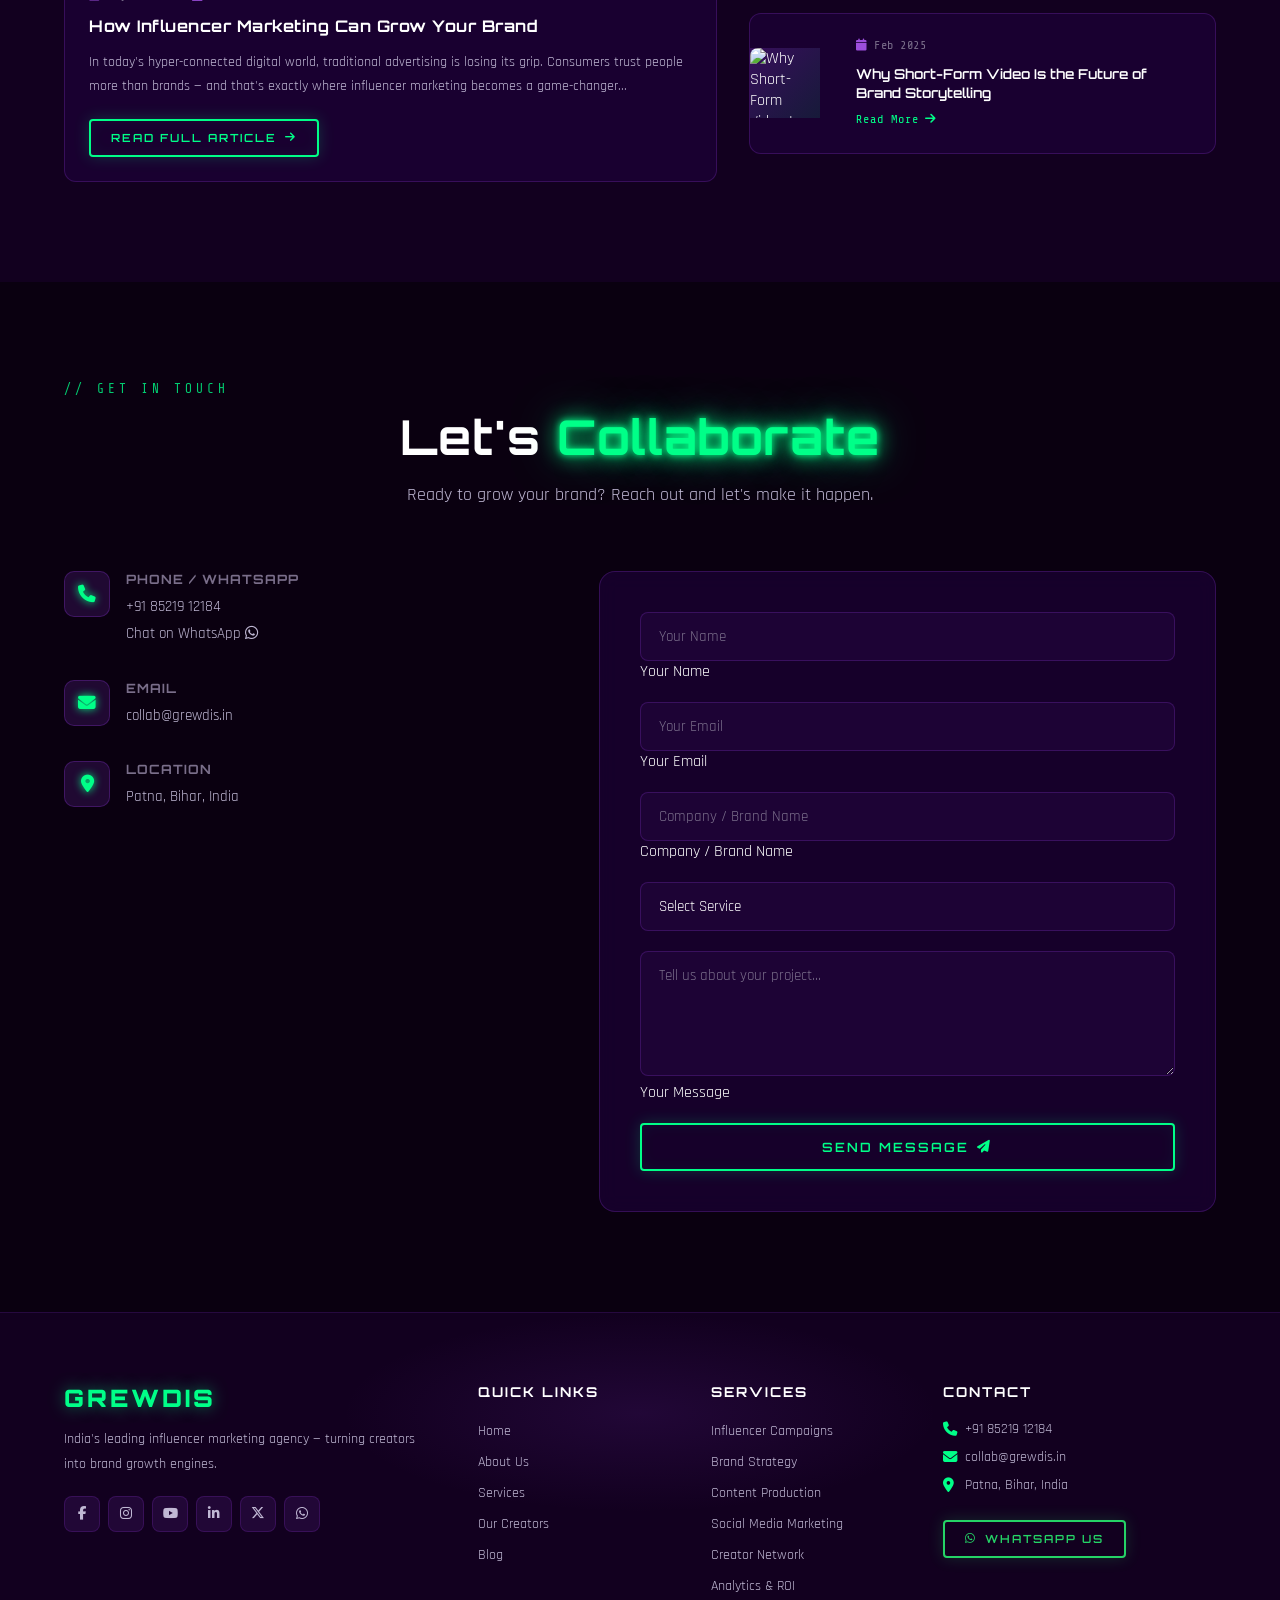
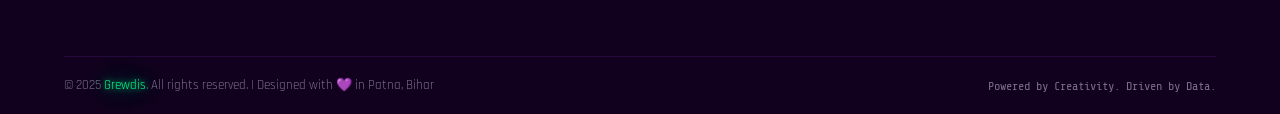
==== commit 30f3c529: "Rename index .html to index.html" ====
--- a/index.html
+++ b/index.html
@@ -399,21 +399,35 @@
             </div>
           </div>
         </div>
-        <form class="contact-form reveal" id="contactForm">
+        <form class="contact-form reveal" id="contactForm" method="POST">
+
+          <!-- ╔══════════════════════════════════════════════════════╗
+               ║  WEB3FORMS HIDDEN FIELDS                            ║
+               ║  STEP 1 ► Go to https://web3forms.com               ║
+               ║  STEP 2 ► Enter businessgrewdis@gmail.com           ║
+               ║  STEP 3 ► Copy the Access Key you receive           ║
+               ║  STEP 4 ► Paste it in the value="" below            ║
+               ╚══════════════════════════════════════════════════════╝ -->
+          <input type="hidden" name="access_key" value="YOUR_WEB3FORMS_ACCESS_KEY_HERE" />
+          <input type="hidden" name="subject"    value="New Contact Form Submission — Grewdis" />
+          <input type="hidden" name="from_name"  value="Grewdis Website" />
+          <!-- Honeypot spam protection -->
+          <input type="checkbox" name="botcheck" style="display:none;" />
+
           <div class="form-group">
-            <input type="text" placeholder="Your Name" required />
+            <input type="text" name="name" placeholder="Your Name" required />
             <label>Your Name</label>
           </div>
           <div class="form-group">
-            <input type="email" placeholder="Your Email" required />
+            <input type="email" name="email" placeholder="Your Email" required />
             <label>Your Email</label>
           </div>
           <div class="form-group">
-            <input type="text" placeholder="Company / Brand Name" />
+            <input type="text" name="company" placeholder="Company / Brand Name" />
             <label>Company / Brand Name</label>
           </div>
           <div class="form-group">
-            <select>
+            <select name="service">
               <option value="" disabled selected>Select Service</option>
               <option>Influencer Campaign</option>
               <option>Brand Strategy</option>
@@ -424,12 +438,87 @@
             </select>
           </div>
           <div class="form-group">
-            <textarea placeholder="Tell us about your project..." rows="5" required></textarea>
+            <textarea name="message" placeholder="Tell us about your project..." rows="5" required></textarea>
             <label>Your Message</label>
           </div>
-          <button type="submit" class="btn-neon btn-full">Send Message <i class="fa fa-paper-plane"></i></button>
-          <div class="form-success" id="formSuccess">✅ Message sent! We'll get back to you soon.</div>
+          <button type="submit" class="btn-neon btn-full" id="submitBtn">
+            Send Message <i class="fa fa-paper-plane"></i>
+          </button>
+
+          <!-- Success message -->
+          <div class="form-success" id="formSuccess" style="display:none;">
+            ✅ Message sent! We'll get back to you soon.
+          </div>
+          <!-- Error message -->
+          <div class="form-error" id="formError" style="display:none;">
+            ❌ Oops! Something went wrong. Please try again or email us directly.
+          </div>
         </form>
+
+        <style>
+          .form-error {
+            margin-top: 16px;
+            padding: 12px 18px;
+            border-radius: 8px;
+            font-size: 0.95rem;
+            text-align: center;
+            background: rgba(255, 60, 60, 0.12);
+            border: 1px solid rgba(255, 60, 60, 0.4);
+            color: #ff6b6b;
+          }
+          #submitBtn:disabled {
+            opacity: 0.65;
+            cursor: not-allowed;
+          }
+        </style>
+
+        <script>
+          (function () {
+            const form      = document.getElementById('contactForm');
+            const submitBtn = document.getElementById('submitBtn');
+            const success   = document.getElementById('formSuccess');
+            const error     = document.getElementById('formError');
+
+            form.addEventListener('submit', async function (e) {
+              e.preventDefault();
+
+              // Reset messages
+              success.style.display = 'none';
+              error.style.display   = 'none';
+
+              // Disable button & show loading state
+              submitBtn.disabled   = true;
+              submitBtn.innerHTML  = 'Sending… <i class="fa fa-spinner fa-spin"></i>';
+
+              const formData = new FormData(form);
+              const object   = Object.fromEntries(formData);
+              const json     = JSON.stringify(object);
+
+              try {
+                const res  = await fetch('https://api.web3forms.com/submit', {
+                  method:  'POST',
+                  headers: { 'Content-Type': 'application/json', 'Accept': 'application/json' },
+                  body:    json
+                });
+                const data = await res.json();
+
+                if (data.success) {
+                  success.style.display = 'block';
+                  form.reset();
+                } else {
+                  error.style.display = 'block';
+                  console.error('Web3Forms error:', data);
+                }
+              } catch (err) {
+                error.style.display = 'block';
+                console.error('Fetch error:', err);
+              } finally {
+                submitBtn.disabled  = false;
+                submitBtn.innerHTML = 'Send Message <i class="fa fa-paper-plane"></i>';
+              }
+            });
+          })();
+        </script>
       </div>
     </div>
   </section>
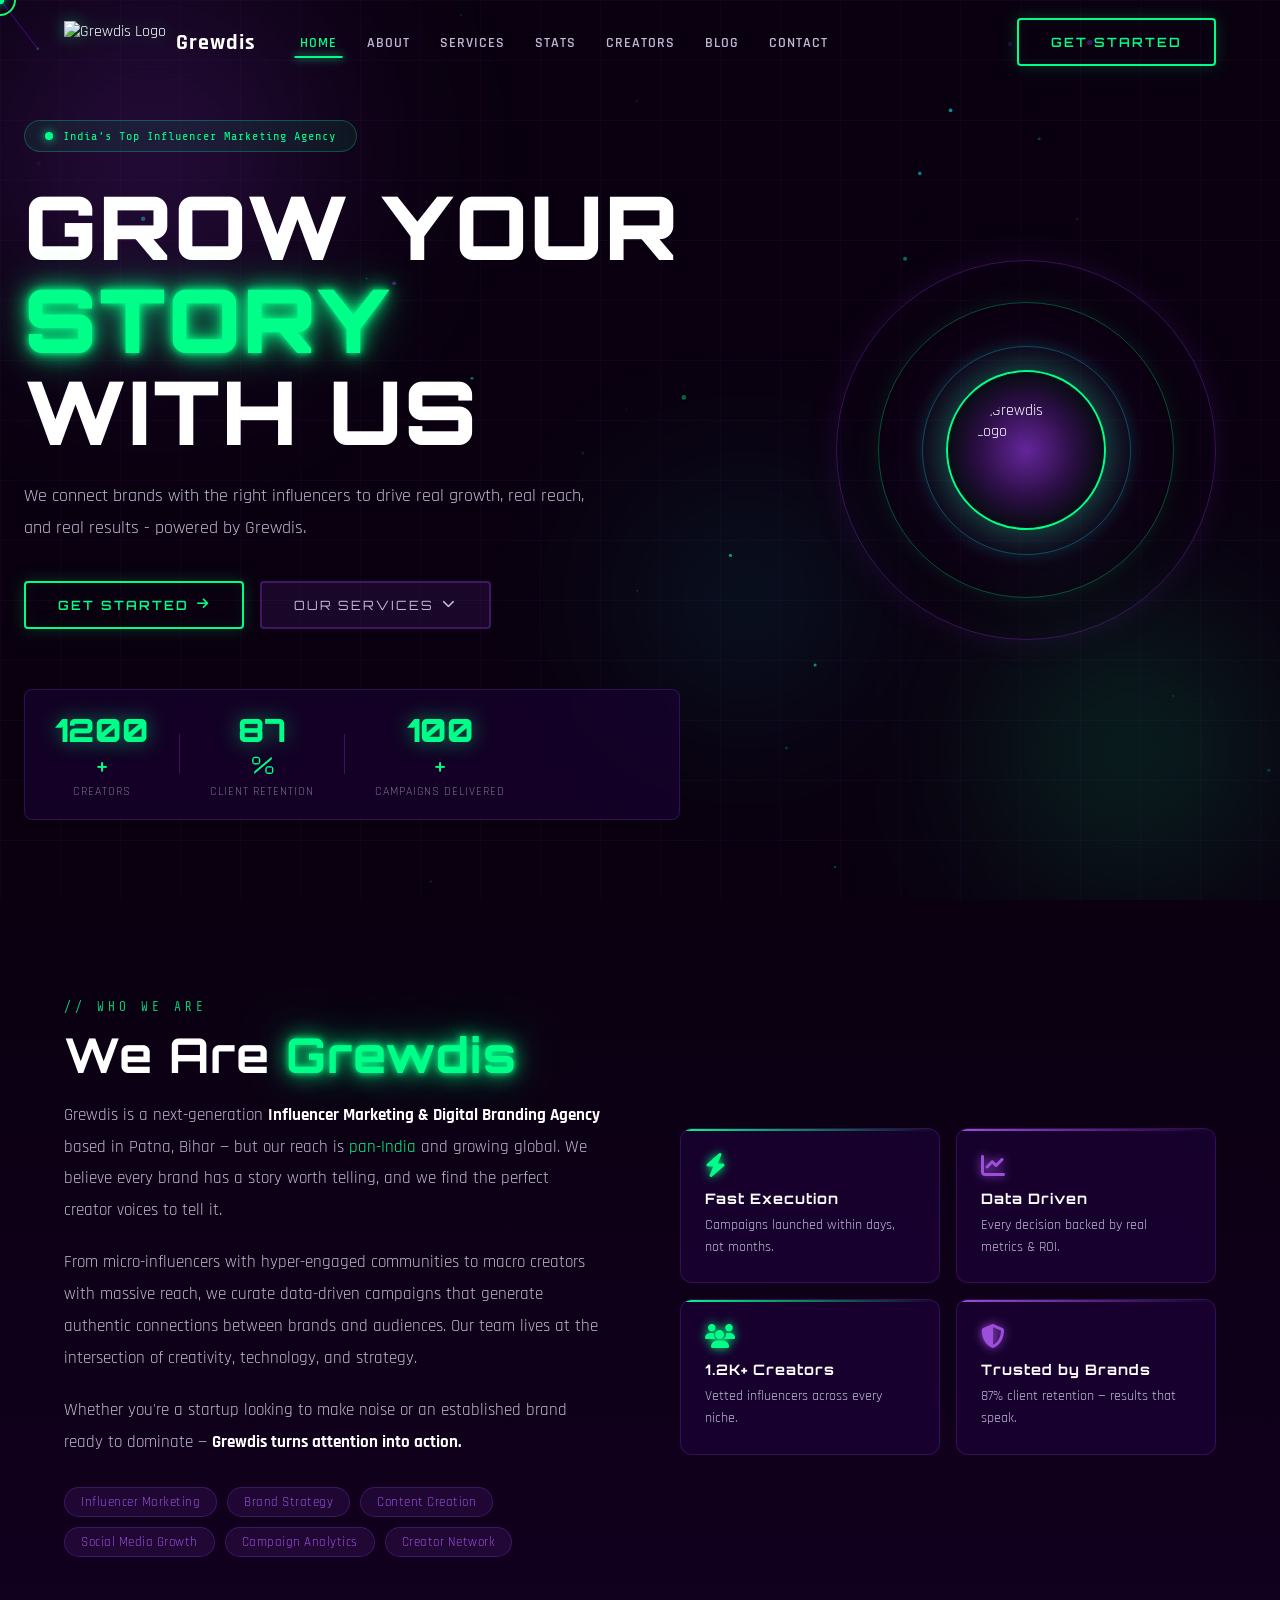
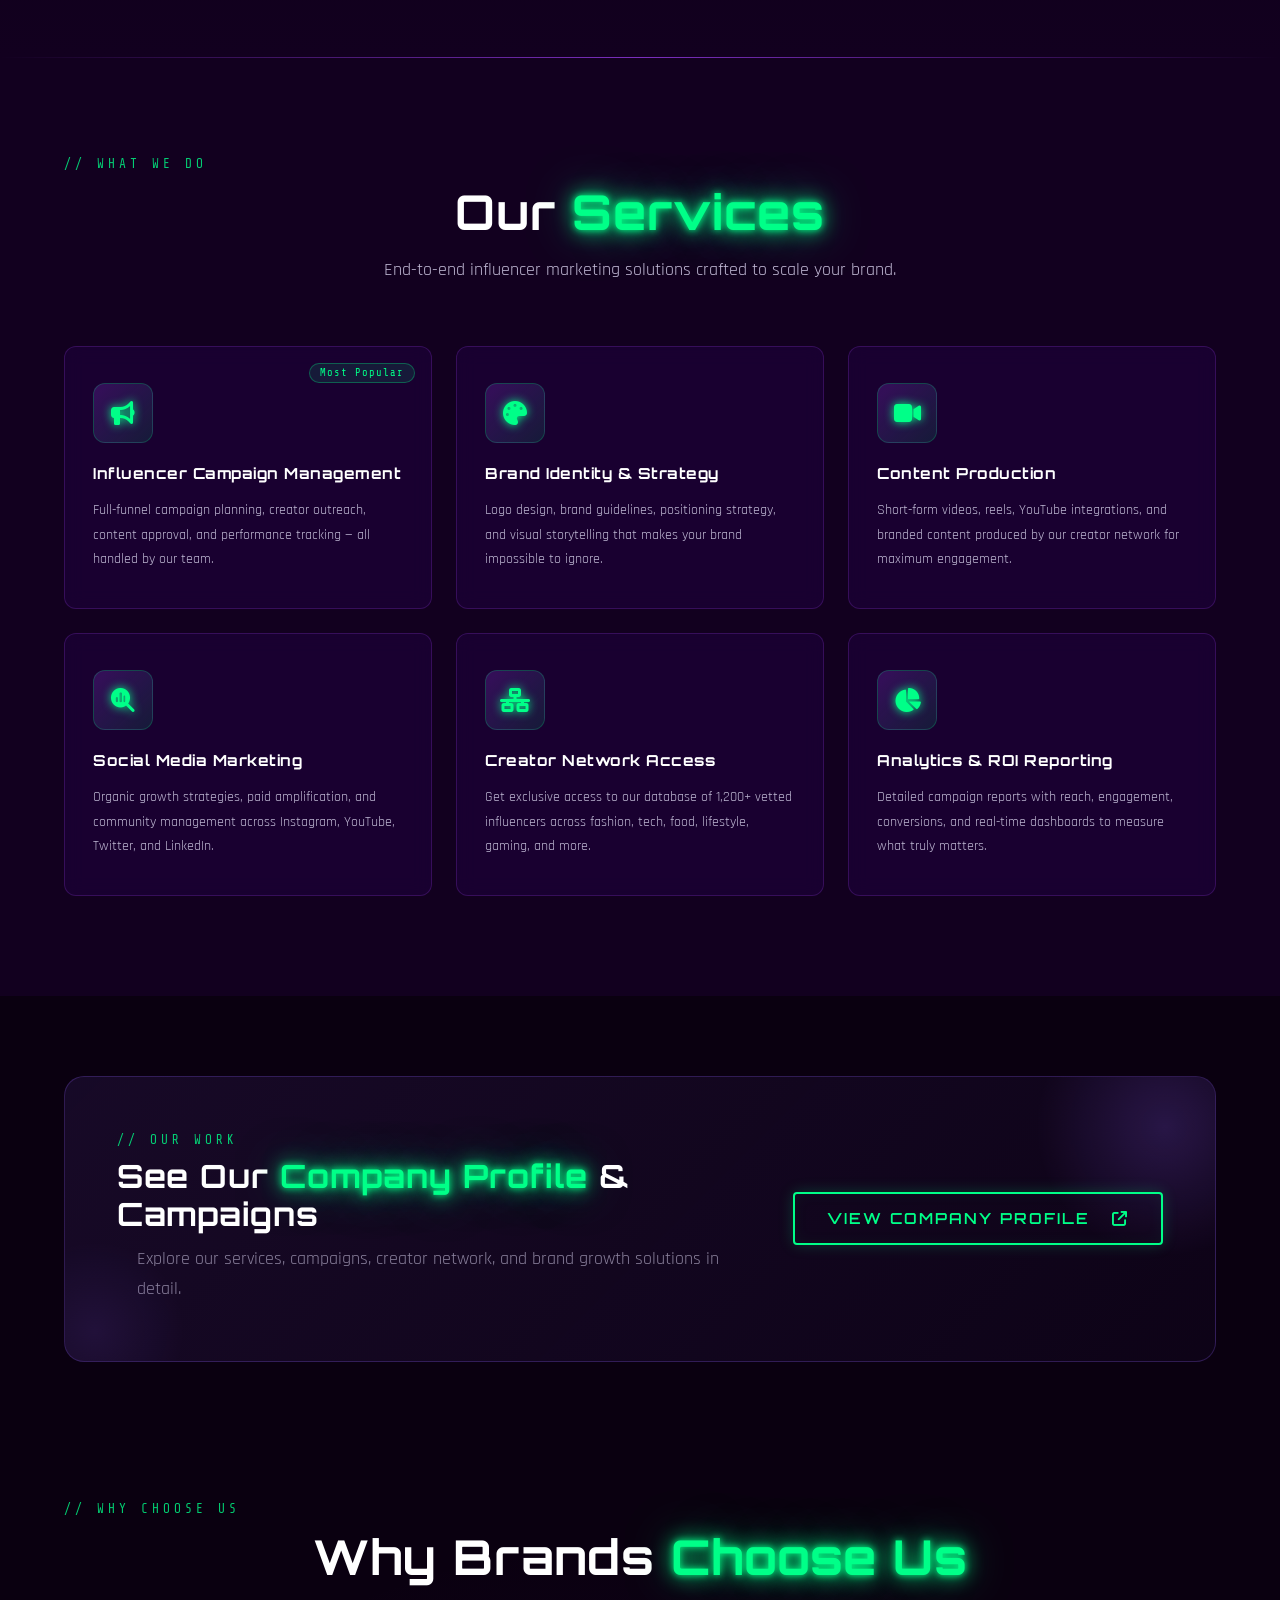
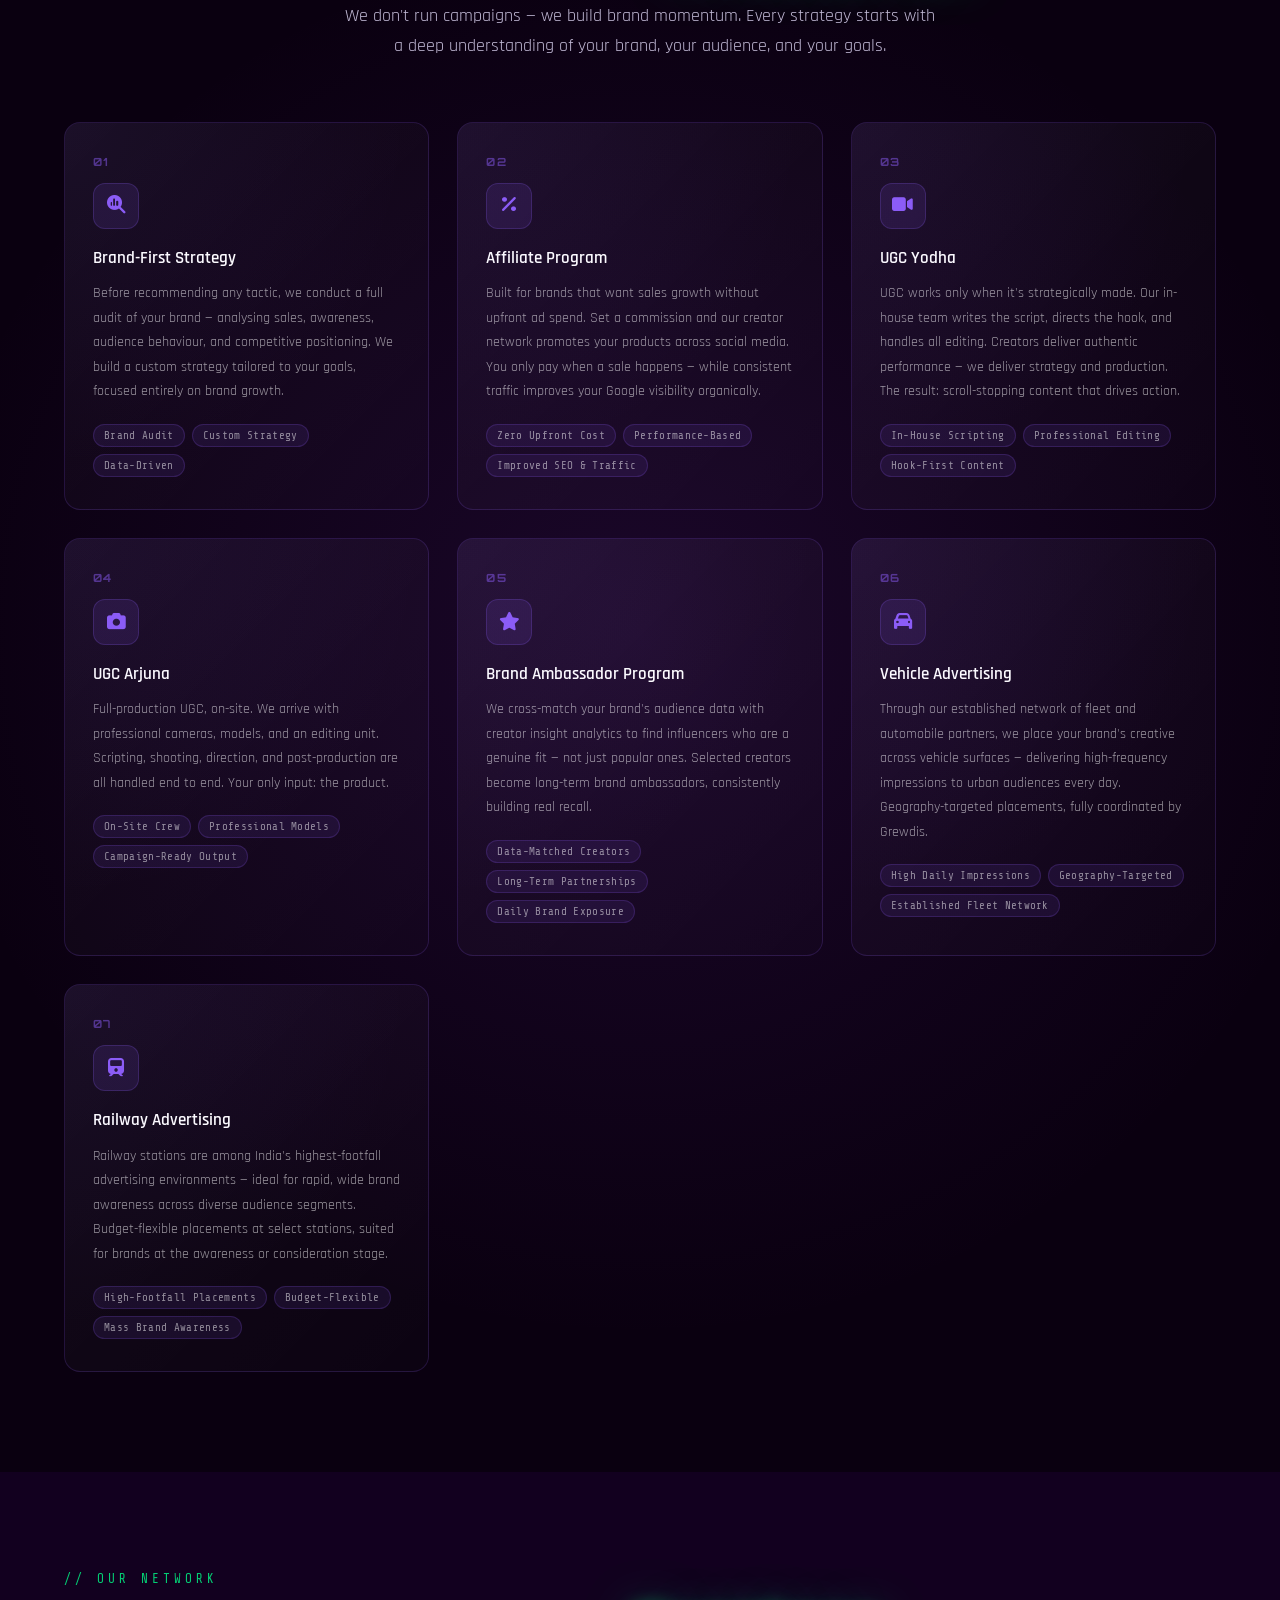
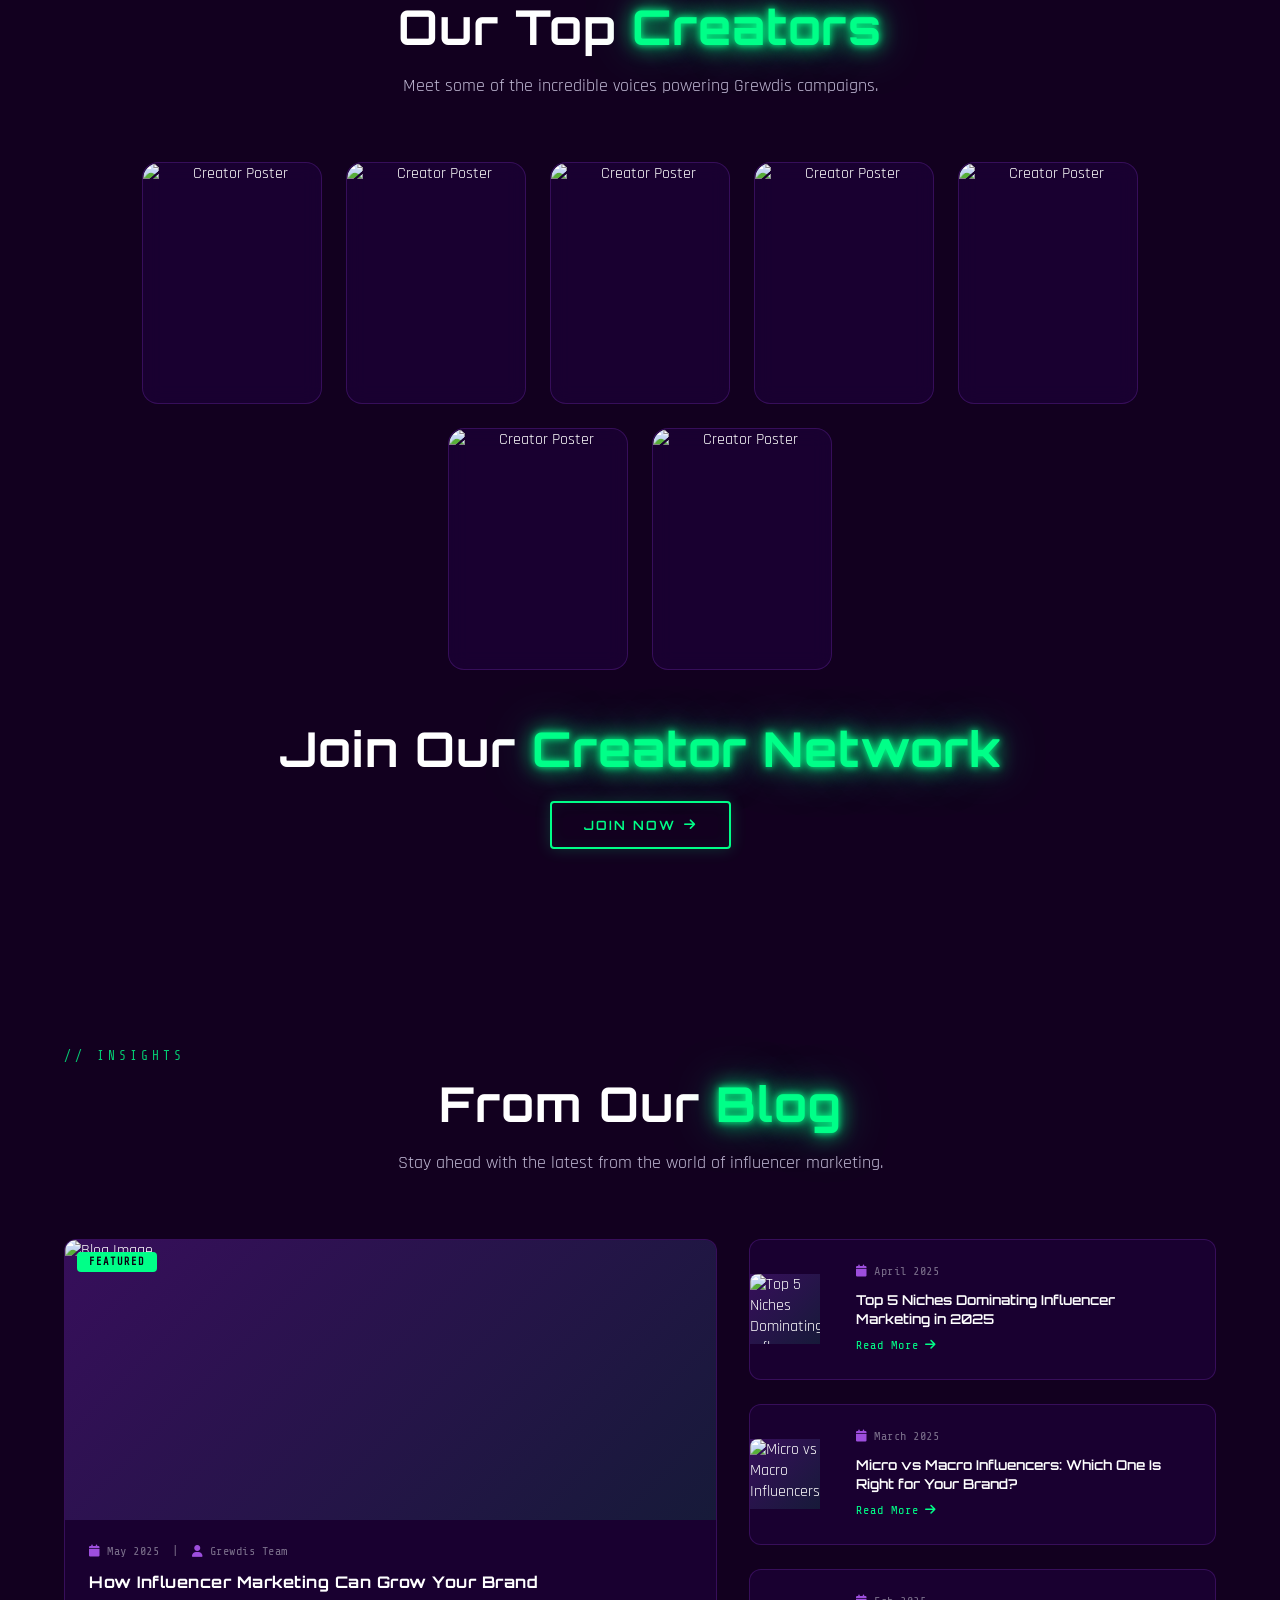
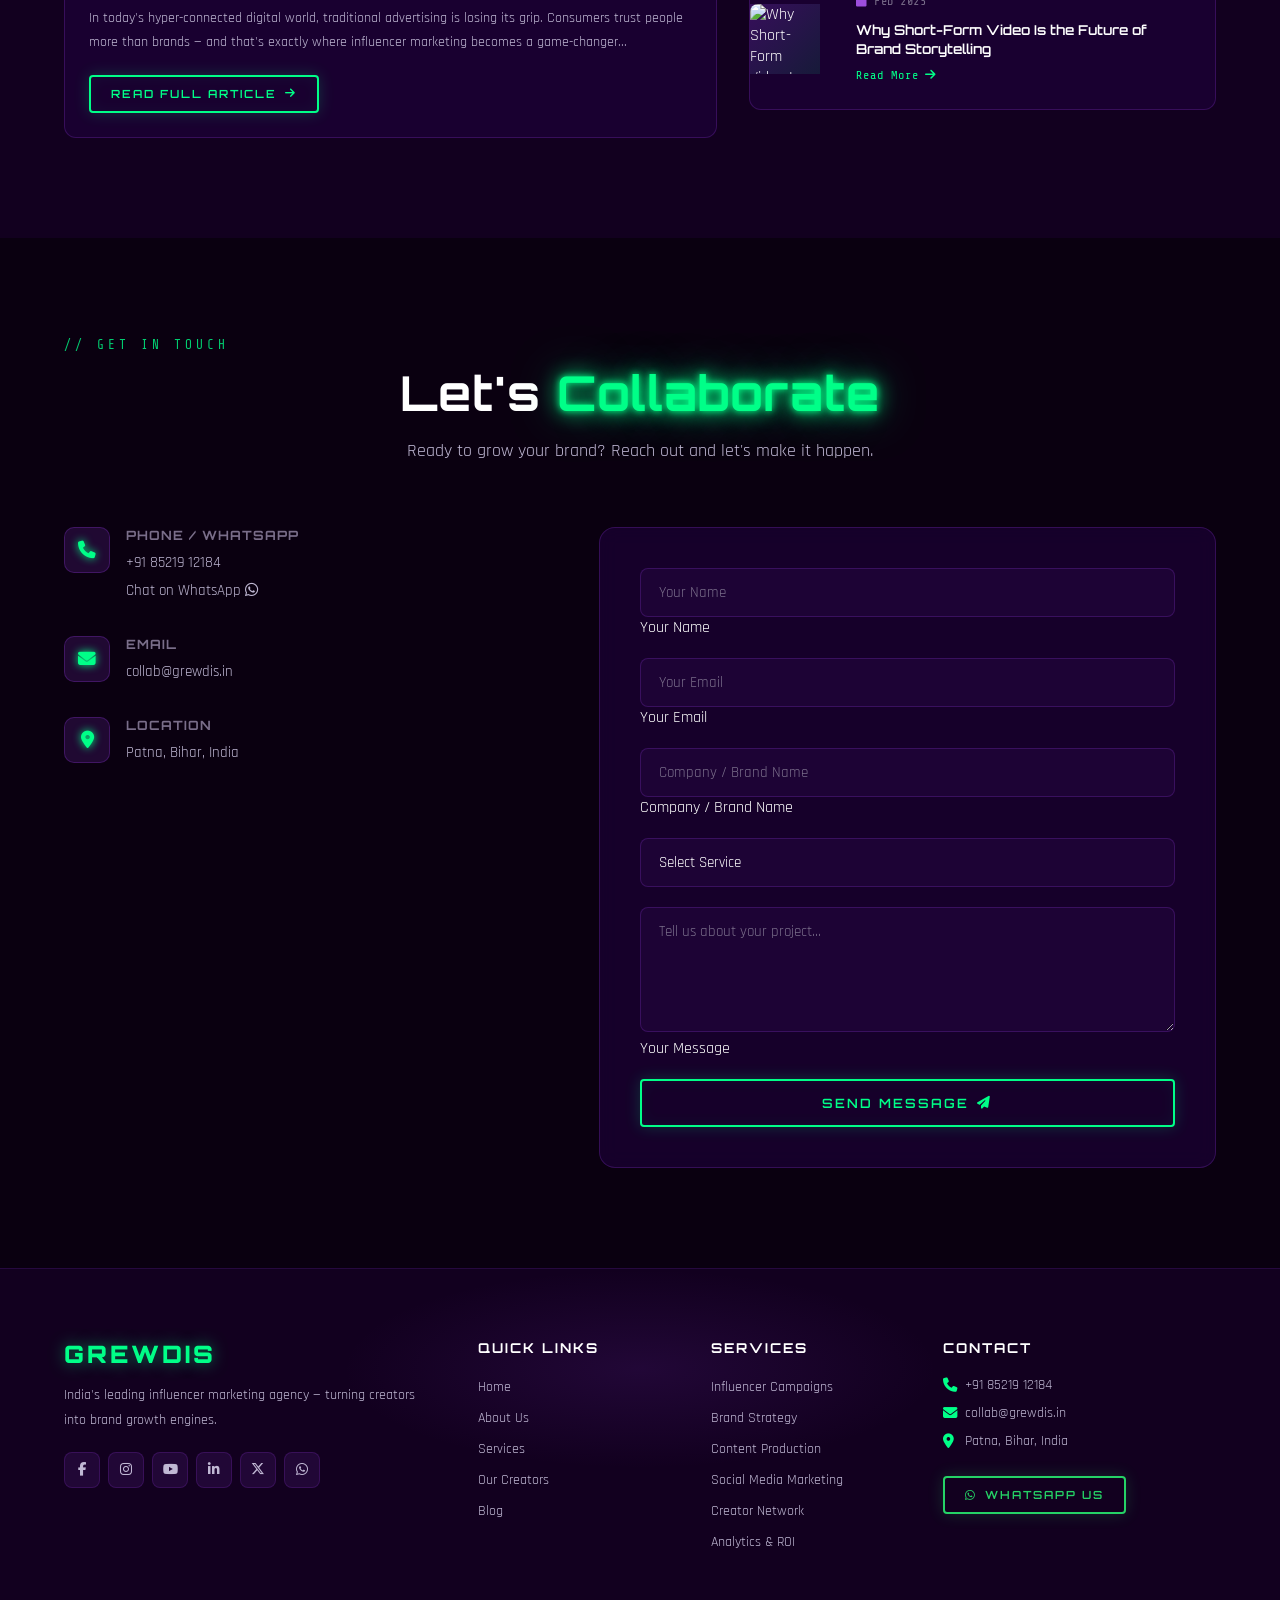
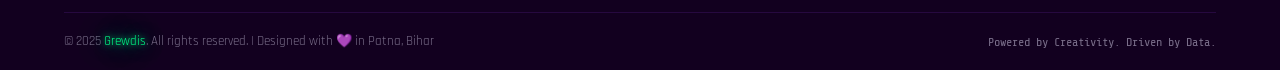
==== commit 77fb107c: "Add files via upload" ====
--- a/index.html
+++ b/index.html
@@ -47,6 +47,180 @@
         width: 100%;
         height: 140px;
         border-radius: 8px;
+      }
+    }
+
+    /* ── Why Choose Us Cards ── */
+    .why-grid {
+      display: grid;
+      grid-template-columns: repeat(auto-fill, minmax(300px, 1fr));
+      gap: 28px;
+      margin-top: 48px;
+    }
+    .why-card {
+      background: linear-gradient(135deg, rgba(255,255,255,0.04) 0%, rgba(255,255,255,0.01) 100%);
+      border: 1px solid rgba(139, 92, 246, 0.18);
+      border-radius: 16px;
+      padding: 32px 28px;
+      position: relative;
+      overflow: hidden;
+      transition: transform 0.35s ease, border-color 0.35s ease, box-shadow 0.35s ease;
+    }
+    .why-card::before {
+      content: '';
+      position: absolute;
+      inset: 0;
+      background: radial-gradient(circle at top left, rgba(139,92,246,0.07) 0%, transparent 65%);
+      pointer-events: none;
+    }
+    .why-card:hover {
+      transform: translateY(-6px);
+      border-color: rgba(139, 92, 246, 0.45);
+      box-shadow: 0 12px 40px rgba(139, 92, 246, 0.15);
+    }
+    .why-num {
+      font-family: 'Orbitron', sans-serif;
+      font-size: 0.7rem;
+      font-weight: 700;
+      color: #8b5cf6;
+      opacity: 0.5;
+      letter-spacing: 0.12em;
+      margin-bottom: 14px;
+    }
+    .why-icon {
+      width: 46px;
+      height: 46px;
+      border-radius: 12px;
+      background: rgba(139,92,246,0.12);
+      display: flex;
+      align-items: center;
+      justify-content: center;
+      margin-bottom: 18px;
+      font-size: 1.15rem;
+      color: #8b5cf6;
+      border: 1px solid rgba(139,92,246,0.22);
+    }
+    .why-card h3 {
+      font-size: 1.05rem;
+      font-weight: 600;
+      color: #fff;
+      margin-bottom: 12px;
+      line-height: 1.35;
+    }
+    .why-card p {
+      font-size: 0.875rem;
+      color: rgba(255,255,255,0.58);
+      line-height: 1.75;
+      margin-bottom: 20px;
+    }
+    .why-tags {
+      display: flex;
+      flex-wrap: wrap;
+      gap: 7px;
+    }
+    .why-tags span {
+      font-size: 0.68rem;
+      padding: 4px 10px;
+      border-radius: 20px;
+      background: rgba(139,92,246,0.1);
+      border: 1px solid rgba(139,92,246,0.2);
+      color: rgba(255,255,255,0.52);
+      font-family: 'Share Tech Mono', monospace;
+      letter-spacing: 0.03em;
+    }
+    @media (max-width: 768px) {
+      .why-grid {
+        grid-template-columns: 1fr;
+      }
+    }
+    @media (min-width: 769px) and (max-width: 1100px) {
+      .why-grid {
+        grid-template-columns: repeat(2, 1fr);
+      }
+    }
+
+    /* ── Company Profile CTA Section ── */
+    .profile-cta-section {
+      padding: 80px 0 40px;
+    }
+    .profile-cta-inner {
+      background: linear-gradient(135deg, rgba(139,92,246,0.1) 0%, rgba(139,92,246,0.03) 100%);
+      border: 1px solid rgba(139,92,246,0.25);
+      border-radius: 20px;
+      padding: 56px 52px;
+      display: flex;
+      align-items: center;
+      justify-content: space-between;
+      gap: 36px;
+      position: relative;
+      overflow: hidden;
+    }
+    .profile-cta-inner::before {
+      content: '';
+      position: absolute;
+      top: -80px;
+      right: -80px;
+      width: 260px;
+      height: 260px;
+      background: radial-gradient(circle, rgba(139,92,246,0.2) 0%, transparent 70%);
+      pointer-events: none;
+    }
+    .profile-cta-inner::after {
+      content: '';
+      position: absolute;
+      bottom: -60px;
+      left: -60px;
+      width: 180px;
+      height: 180px;
+      background: radial-gradient(circle, rgba(139,92,246,0.1) 0%, transparent 70%);
+      pointer-events: none;
+    }
+    .profile-cta-content .section-label {
+      margin-bottom: 10px;
+    }
+    .profile-cta-content .section-title {
+      margin-bottom: 12px;
+      font-size: clamp(1.4rem, 3vw, 2rem);
+      text-align: left;
+    }
+    .profile-cta-content .section-sub {
+      margin-bottom: 0;
+      opacity: 0.68;
+      text-align: left;
+    }
+    .profile-cta-btn {
+      white-space: nowrap;
+      flex-shrink: 0;
+      padding: 15px 32px;
+      font-size: 0.95rem;
+      position: relative;
+      z-index: 1;
+    }
+    .profile-cta-btn:hover {
+      transform: translateY(-3px);
+      box-shadow: 0 10px 32px rgba(139,92,246,0.38);
+    }
+    @media (max-width: 768px) {
+      .profile-cta-inner {
+        flex-direction: column;
+        text-align: center;
+        padding: 40px 24px;
+        align-items: center;
+      }
+      .profile-cta-inner::before,
+      .profile-cta-inner::after {
+        display: none;
+      }
+      .profile-cta-content .section-title,
+      .profile-cta-content .section-sub {
+        text-align: center;
+      }
+      .profile-cta-btn {
+        width: 100%;
+        display: flex;
+        justify-content: center;
+        align-items: center;
+        gap: 8px;
       }
     }
   </style>
@@ -213,37 +387,125 @@
     </div>
   </section>
 
-  <!-- ===== STATS SECTION ===== -->
+  <!-- ===== COMPANY PROFILE CTA SECTION ===== -->
+  <section class="profile-cta-section">
+    <div class="container">
+      <div class="profile-cta-inner reveal">
+        <div class="profile-cta-content">
+          <div class="section-label">// OUR WORK</div>
+          <h2 class="section-title">See Our <span class="neon-text">Company Profile</span> &amp; Campaigns</h2>
+          <p class="section-sub">Explore our services, campaigns, creator network, and brand growth solutions in detail.</p>
+        </div>
+        <a href="https://drive.google.com/file/d/1JmURYPtDAWB-PUcBbBOYBd44cwB6765o/view?usp=drive_link"
+           target="_blank"
+           rel="noopener noreferrer"
+           class="btn-neon profile-cta-btn">
+          View Company Profile &nbsp;<i class="fa fa-arrow-up-right-from-square"></i>
+        </a>
+      </div>
+    </div>
+  </section>
+
+  <!-- ===== WHY BRANDS CHOOSE US SECTION ===== -->
   <section class="stats section" id="stats">
     <div class="stats-bg-glow"></div>
     <div class="container">
-      <div class="section-label">// THE NUMBERS</div>
+      <div class="section-label">// WHY CHOOSE US</div>
       <h2 class="section-title text-center">Why Brands <span class="neon-text">Choose Us</span></h2>
-      <div class="stats-grid">
-        <div class="stat-card reveal">
-          <div class="stat-icon"><i class="fa fa-users"></i></div>
-          <div class="stat-number"><span class="count" data-target="1200">0</span><span class="stat-plus">+</span></div>
-          <div class="stat-label">Active Creators</div>
-          <div class="stat-bar"><div class="stat-fill" style="width:90%"></div></div>
-        </div>
-        <div class="stat-card reveal">
-          <div class="stat-icon"><i class="fa fa-handshake"></i></div>
-          <div class="stat-number"><span class="count" data-target="87">0</span><span class="stat-plus">%</span></div>
-          <div class="stat-label">Client Retention Rate</div>
-          <div class="stat-bar"><div class="stat-fill" style="width:87%"></div></div>
-        </div>
-        <div class="stat-card reveal">
-          <div class="stat-icon"><i class="fa fa-rocket"></i></div>
-          <div class="stat-number"><span class="count" data-target="100">0</span><span class="stat-plus">+</span></div>
-          <div class="stat-label">Campaigns Delivered</div>
-          <div class="stat-bar"><div class="stat-fill" style="width:80%"></div></div>
-        </div>
-        <div class="stat-card reveal">
-          <div class="stat-icon"><i class="fa fa-globe"></i></div>
-          <div class="stat-number"><span class="count" data-target="15">0</span><span class="stat-plus">+</span></div>
-          <div class="stat-label">Cities Covered</div>
-          <div class="stat-bar"><div class="stat-fill" style="width:70%"></div></div>
-        </div>
+      <p class="section-sub text-center">We don't run campaigns — we build brand momentum. Every strategy starts with a deep understanding of your brand, your audience, and your goals.</p>
+      <div class="why-grid">
+
+        <!-- 01 Brand-First Strategy -->
+        <div class="why-card reveal">
+          <div class="why-num">01</div>
+          <div class="why-icon"><i class="fa fa-magnifying-glass-chart"></i></div>
+          <h3>Brand-First Strategy</h3>
+          <p>Before recommending any tactic, we conduct a full audit of your brand — analysing sales, awareness, audience behaviour, and competitive positioning. We build a custom strategy tailored to your goals, focused entirely on brand growth.</p>
+          <div class="why-tags">
+            <span>Brand Audit</span>
+            <span>Custom Strategy</span>
+            <span>Data-Driven</span>
+          </div>
+        </div>
+
+        <!-- 02 Affiliate Program -->
+        <div class="why-card reveal">
+          <div class="why-num">02</div>
+          <div class="why-icon"><i class="fa fa-percent"></i></div>
+          <h3>Affiliate Program</h3>
+          <p>Built for brands that want sales growth without upfront ad spend. Set a commission and our creator network promotes your products across social media. You only pay when a sale happens — while consistent traffic improves your Google visibility organically.</p>
+          <div class="why-tags">
+            <span>Zero Upfront Cost</span>
+            <span>Performance-Based</span>
+            <span>Improved SEO &amp; Traffic</span>
+          </div>
+        </div>
+
+        <!-- 03 UGC Yodha -->
+        <div class="why-card reveal">
+          <div class="why-num">03</div>
+          <div class="why-icon"><i class="fa fa-video"></i></div>
+          <h3>UGC Yodha</h3>
+          <p>UGC works only when it's strategically made. Our in-house team writes the script, directs the hook, and handles all editing. Creators deliver authentic performance — we deliver strategy and production. The result: scroll-stopping content that drives action.</p>
+          <div class="why-tags">
+            <span>In-House Scripting</span>
+            <span>Professional Editing</span>
+            <span>Hook-First Content</span>
+          </div>
+        </div>
+
+        <!-- 04 UGC Arjuna -->
+        <div class="why-card reveal">
+          <div class="why-num">04</div>
+          <div class="why-icon"><i class="fa fa-camera"></i></div>
+          <h3>UGC Arjuna</h3>
+          <p>Full-production UGC, on-site. We arrive with professional cameras, models, and an editing unit. Scripting, shooting, direction, and post-production are all handled end to end. Your only input: the product.</p>
+          <div class="why-tags">
+            <span>On-Site Crew</span>
+            <span>Professional Models</span>
+            <span>Campaign-Ready Output</span>
+          </div>
+        </div>
+
+        <!-- 05 Brand Ambassador Program -->
+        <div class="why-card reveal">
+          <div class="why-num">05</div>
+          <div class="why-icon"><i class="fa fa-star"></i></div>
+          <h3>Brand Ambassador Program</h3>
+          <p>We cross-match your brand's audience data with creator insight analytics to find influencers who are a genuine fit — not just popular ones. Selected creators become long-term brand ambassadors, consistently building real recall.</p>
+          <div class="why-tags">
+            <span>Data-Matched Creators</span>
+            <span>Long-Term Partnerships</span>
+            <span>Daily Brand Exposure</span>
+          </div>
+        </div>
+
+        <!-- 06 Vehicle Advertising -->
+        <div class="why-card reveal">
+          <div class="why-num">06</div>
+          <div class="why-icon"><i class="fa fa-car"></i></div>
+          <h3>Vehicle Advertising</h3>
+          <p>Through our established network of fleet and automobile partners, we place your brand's creative across vehicle surfaces — delivering high-frequency impressions to urban audiences every day. Geography-targeted placements, fully coordinated by Grewdis.</p>
+          <div class="why-tags">
+            <span>High Daily Impressions</span>
+            <span>Geography-Targeted</span>
+            <span>Established Fleet Network</span>
+          </div>
+        </div>
+
+        <!-- 07 Railway Advertising -->
+        <div class="why-card reveal">
+          <div class="why-num">07</div>
+          <div class="why-icon"><i class="fa fa-train"></i></div>
+          <h3>Railway Advertising</h3>
+          <p>Railway stations are among India's highest-footfall advertising environments — ideal for rapid, wide brand awareness across diverse audience segments. Budget-flexible placements at select stations, suited for brands at the awareness or consideration stage.</p>
+          <div class="why-tags">
+            <span>High-Footfall Placements</span>
+            <span>Budget-Flexible</span>
+            <span>Mass Brand Awareness</span>
+          </div>
+        </div>
+
       </div>
     </div>
   </section>
@@ -399,35 +661,21 @@
             </div>
           </div>
         </div>
-        <form class="contact-form reveal" id="contactForm" method="POST">
-
-          <!-- ╔══════════════════════════════════════════════════════╗
-               ║  WEB3FORMS HIDDEN FIELDS                            ║
-               ║  STEP 1 ► Go to https://web3forms.com               ║
-               ║  STEP 2 ► Enter businessgrewdis@gmail.com           ║
-               ║  STEP 3 ► Copy the Access Key you receive           ║
-               ║  STEP 4 ► Paste it in the value="" below            ║
-               ╚══════════════════════════════════════════════════════╝ -->
-          <input type="hidden" name="access_key" value="YOUR_WEB3FORMS_ACCESS_KEY_HERE" />
-          <input type="hidden" name="subject"    value="New Contact Form Submission — Grewdis" />
-          <input type="hidden" name="from_name"  value="Grewdis Website" />
-          <!-- Honeypot spam protection -->
-          <input type="checkbox" name="botcheck" style="display:none;" />
-
+        <form class="contact-form reveal" id="contactForm">
           <div class="form-group">
-            <input type="text" name="name" placeholder="Your Name" required />
+            <input type="text" placeholder="Your Name" required />
             <label>Your Name</label>
           </div>
           <div class="form-group">
-            <input type="email" name="email" placeholder="Your Email" required />
+            <input type="email" placeholder="Your Email" required />
             <label>Your Email</label>
           </div>
           <div class="form-group">
-            <input type="text" name="company" placeholder="Company / Brand Name" />
+            <input type="text" placeholder="Company / Brand Name" />
             <label>Company / Brand Name</label>
           </div>
           <div class="form-group">
-            <select name="service">
+            <select>
               <option value="" disabled selected>Select Service</option>
               <option>Influencer Campaign</option>
               <option>Brand Strategy</option>
@@ -438,87 +686,12 @@
             </select>
           </div>
           <div class="form-group">
-            <textarea name="message" placeholder="Tell us about your project..." rows="5" required></textarea>
+            <textarea placeholder="Tell us about your project..." rows="5" required></textarea>
             <label>Your Message</label>
           </div>
-          <button type="submit" class="btn-neon btn-full" id="submitBtn">
-            Send Message <i class="fa fa-paper-plane"></i>
-          </button>
-
-          <!-- Success message -->
-          <div class="form-success" id="formSuccess" style="display:none;">
-            ✅ Message sent! We'll get back to you soon.
-          </div>
-          <!-- Error message -->
-          <div class="form-error" id="formError" style="display:none;">
-            ❌ Oops! Something went wrong. Please try again or email us directly.
-          </div>
+          <button type="submit" class="btn-neon btn-full">Send Message <i class="fa fa-paper-plane"></i></button>
+          <div class="form-success" id="formSuccess">✅ Message sent! We'll get back to you soon.</div>
         </form>
-
-        <style>
-          .form-error {
-            margin-top: 16px;
-            padding: 12px 18px;
-            border-radius: 8px;
-            font-size: 0.95rem;
-            text-align: center;
-            background: rgba(255, 60, 60, 0.12);
-            border: 1px solid rgba(255, 60, 60, 0.4);
-            color: #ff6b6b;
-          }
-          #submitBtn:disabled {
-            opacity: 0.65;
-            cursor: not-allowed;
-          }
-        </style>
-
-        <script>
-          (function () {
-            const form      = document.getElementById('contactForm');
-            const submitBtn = document.getElementById('submitBtn');
-            const success   = document.getElementById('formSuccess');
-            const error     = document.getElementById('formError');
-
-            form.addEventListener('submit', async function (e) {
-              e.preventDefault();
-
-              // Reset messages
-              success.style.display = 'none';
-              error.style.display   = 'none';
-
-              // Disable button & show loading state
-              submitBtn.disabled   = true;
-              submitBtn.innerHTML  = 'Sending… <i class="fa fa-spinner fa-spin"></i>';
-
-              const formData = new FormData(form);
-              const object   = Object.fromEntries(formData);
-              const json     = JSON.stringify(object);
-
-              try {
-                const res  = await fetch('https://api.web3forms.com/submit', {
-                  method:  'POST',
-                  headers: { 'Content-Type': 'application/json', 'Accept': 'application/json' },
-                  body:    json
-                });
-                const data = await res.json();
-
-                if (data.success) {
-                  success.style.display = 'block';
-                  form.reset();
-                } else {
-                  error.style.display = 'block';
-                  console.error('Web3Forms error:', data);
-                }
-              } catch (err) {
-                error.style.display = 'block';
-                console.error('Fetch error:', err);
-              } finally {
-                submitBtn.disabled  = false;
-                submitBtn.innerHTML = 'Send Message <i class="fa fa-paper-plane"></i>';
-              }
-            });
-          })();
-        </script>
       </div>
     </div>
   </section>
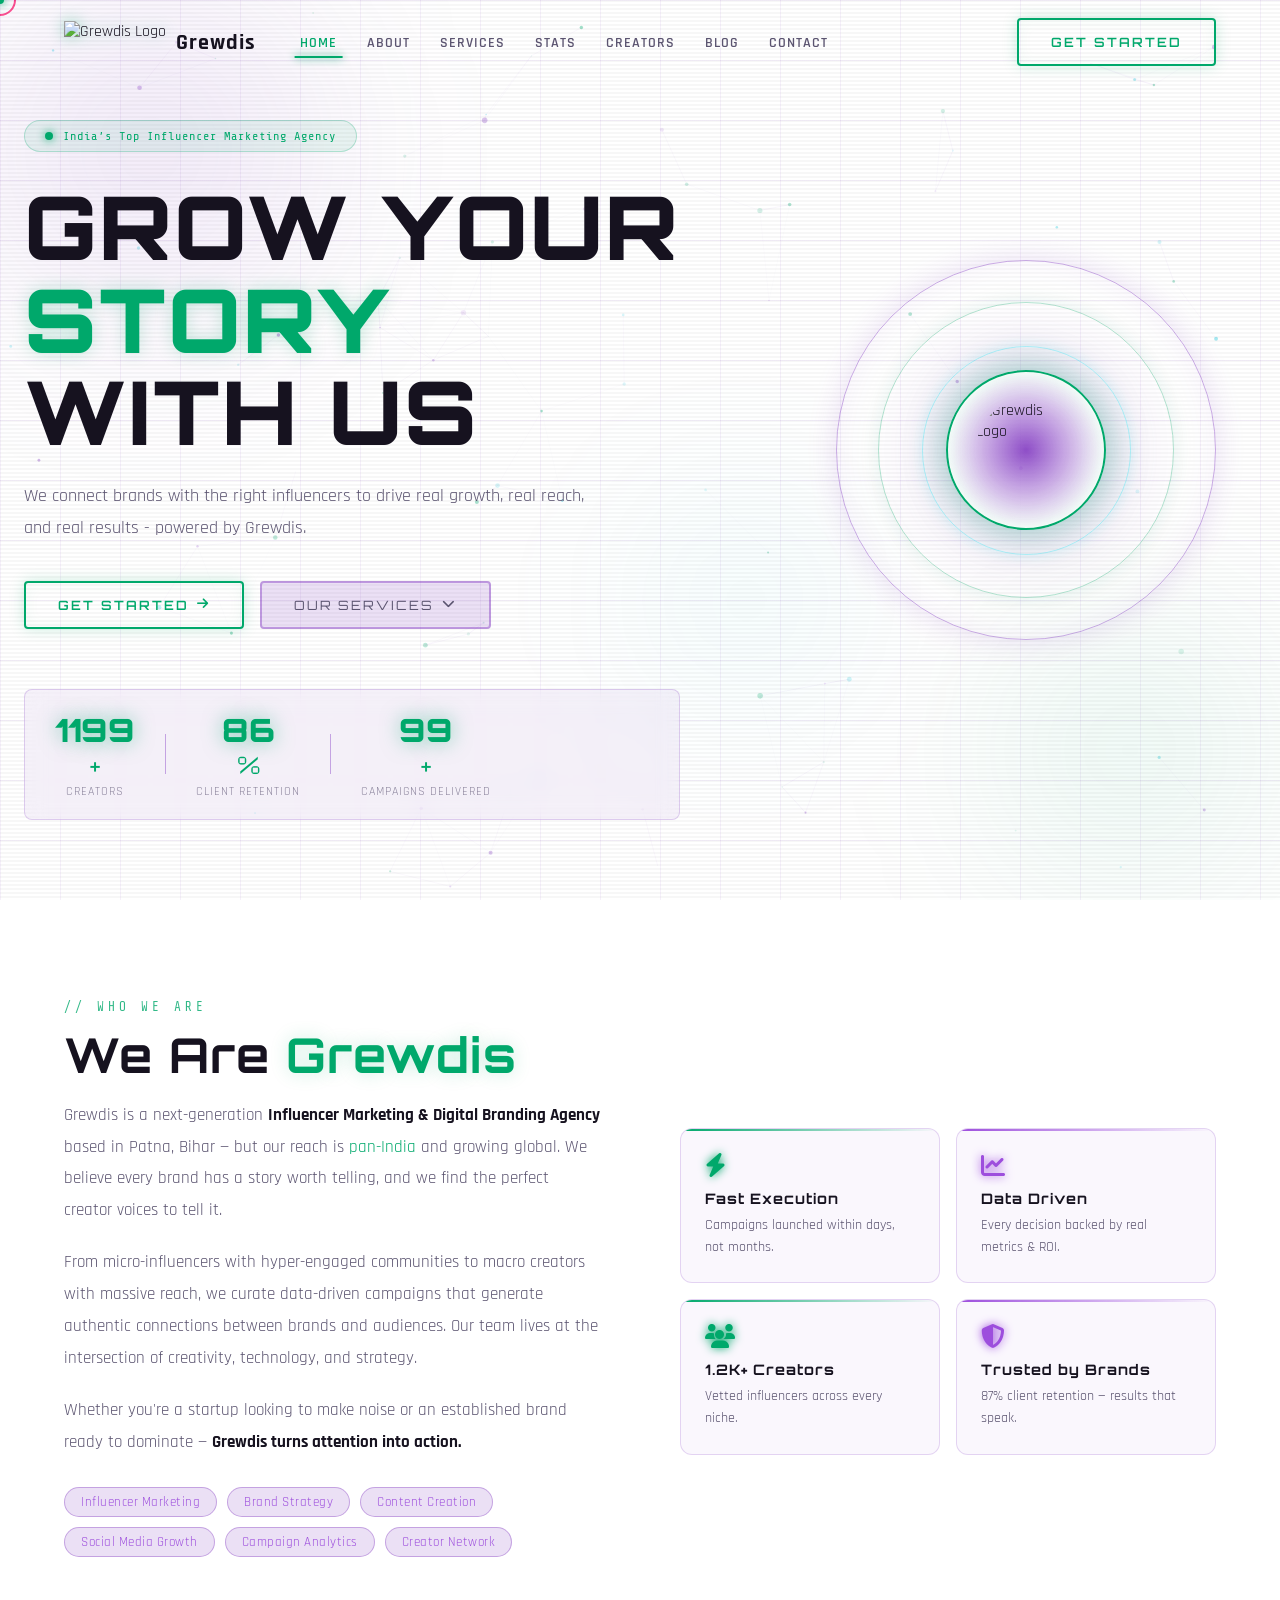
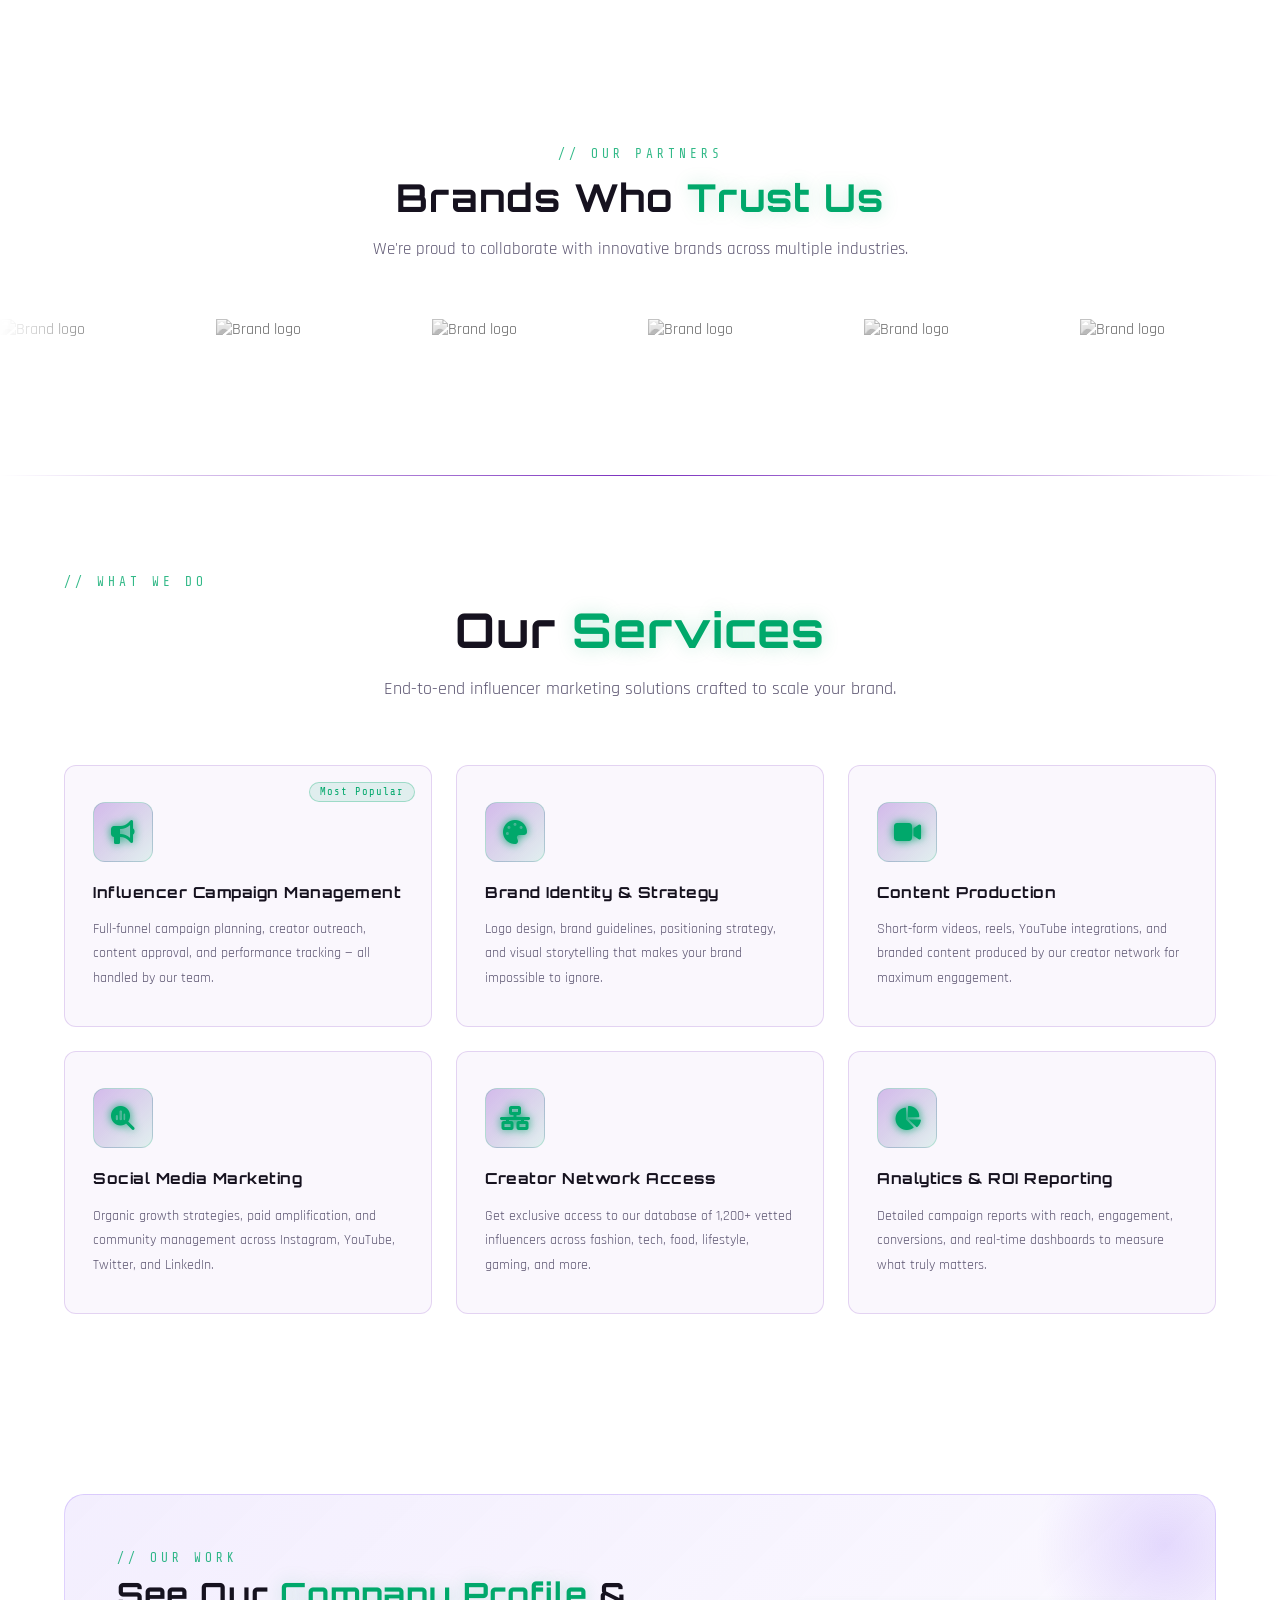
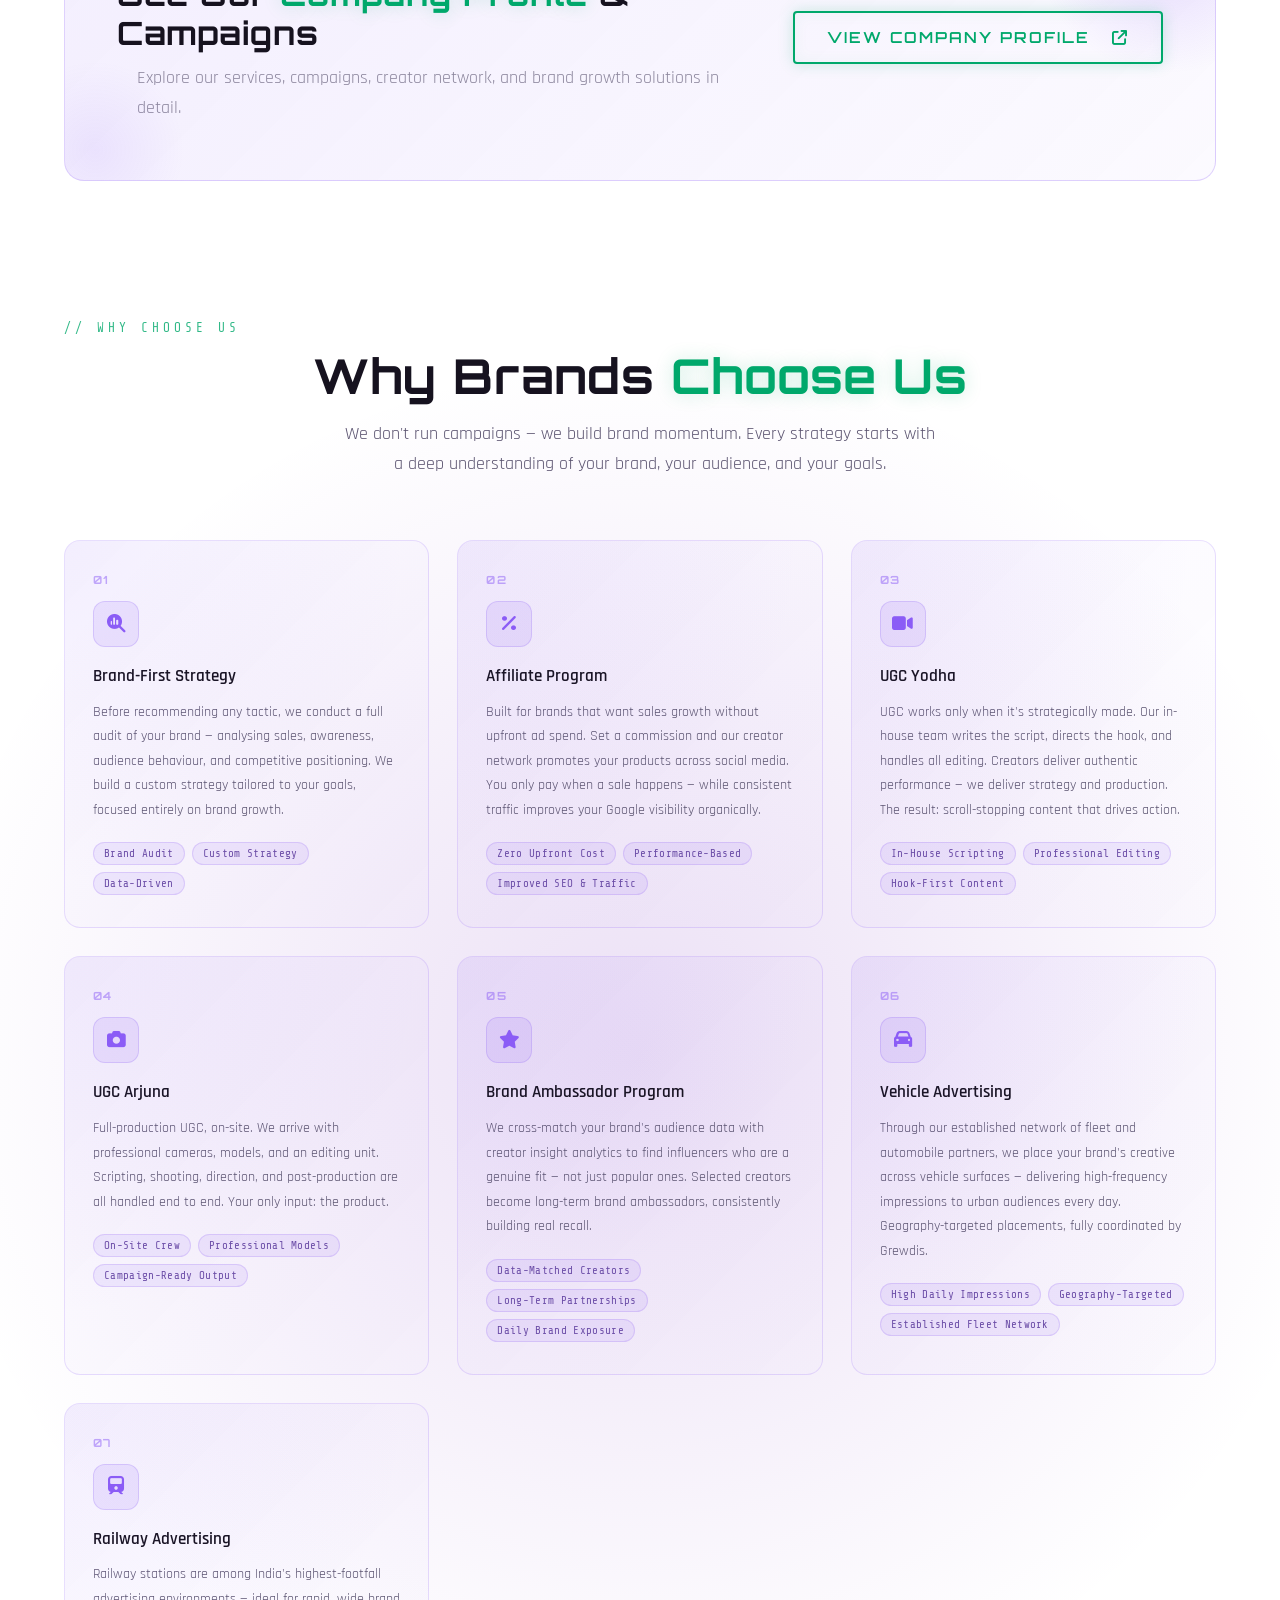
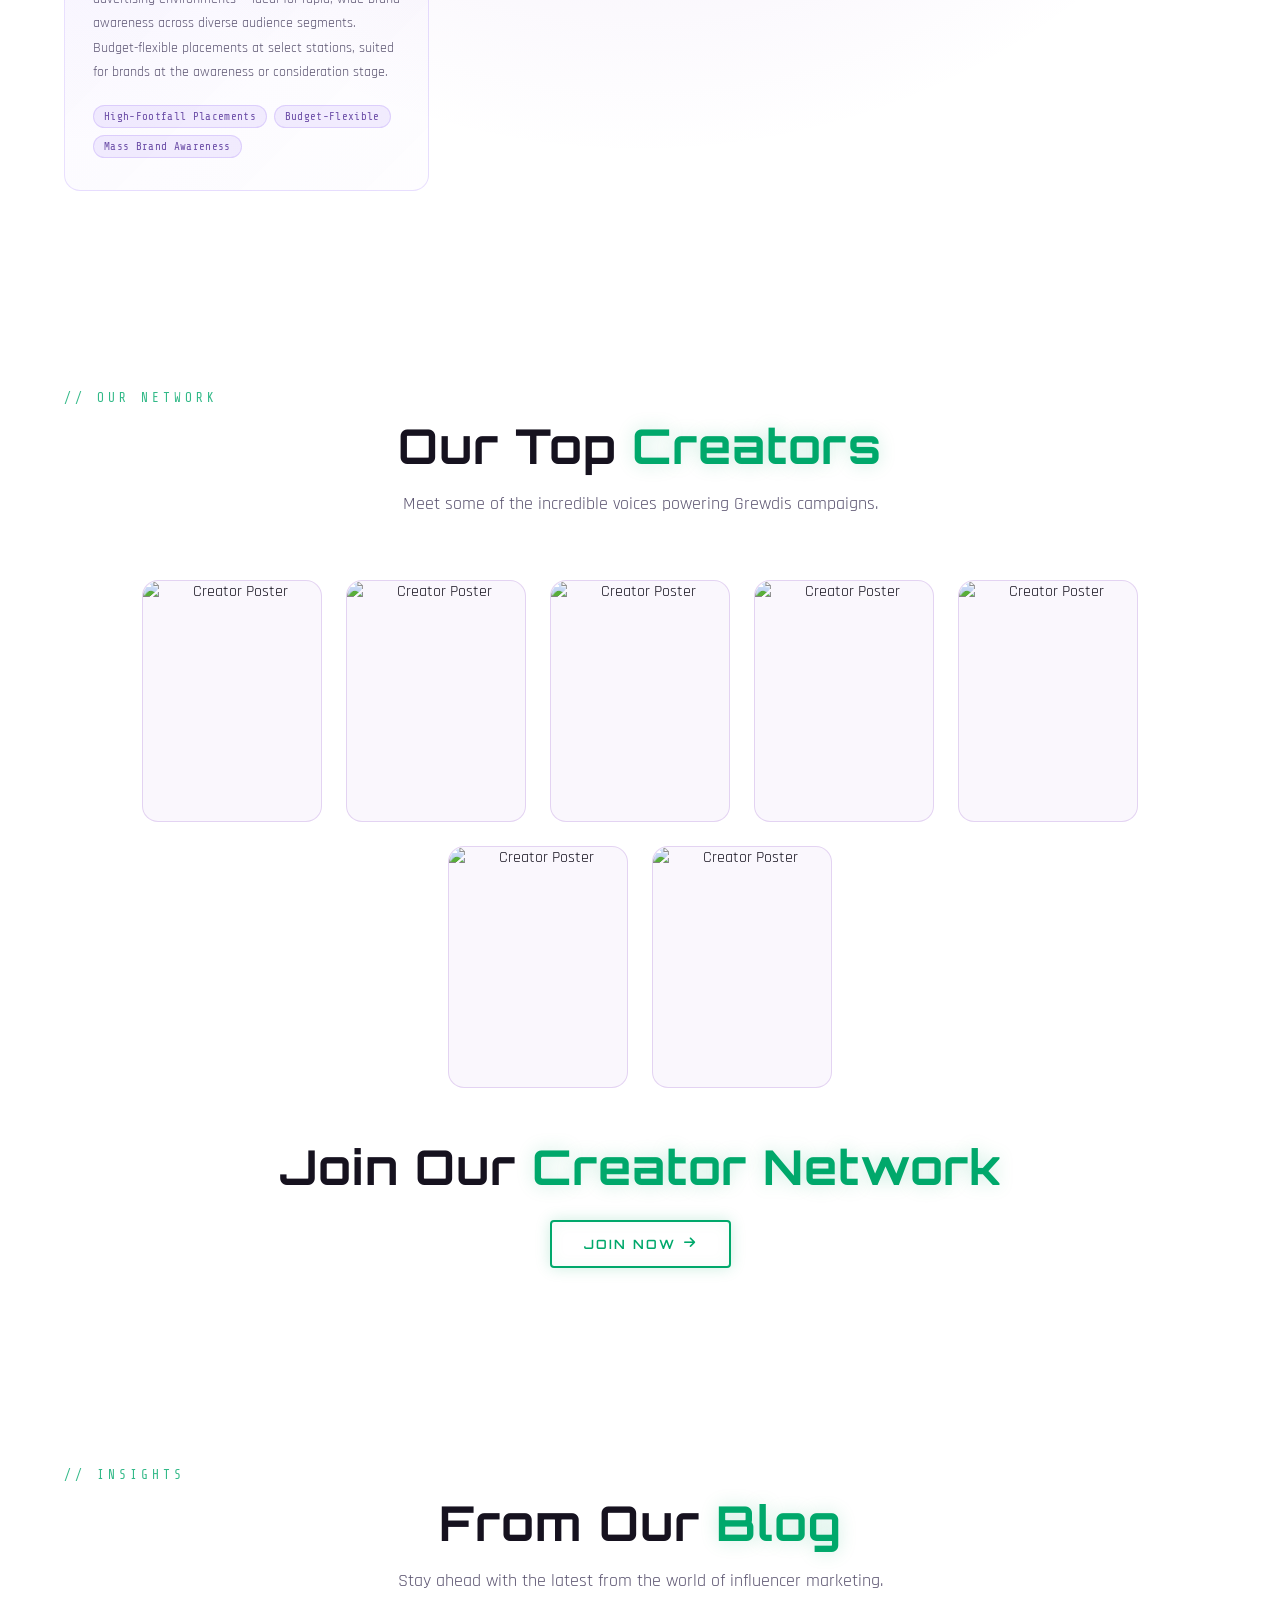
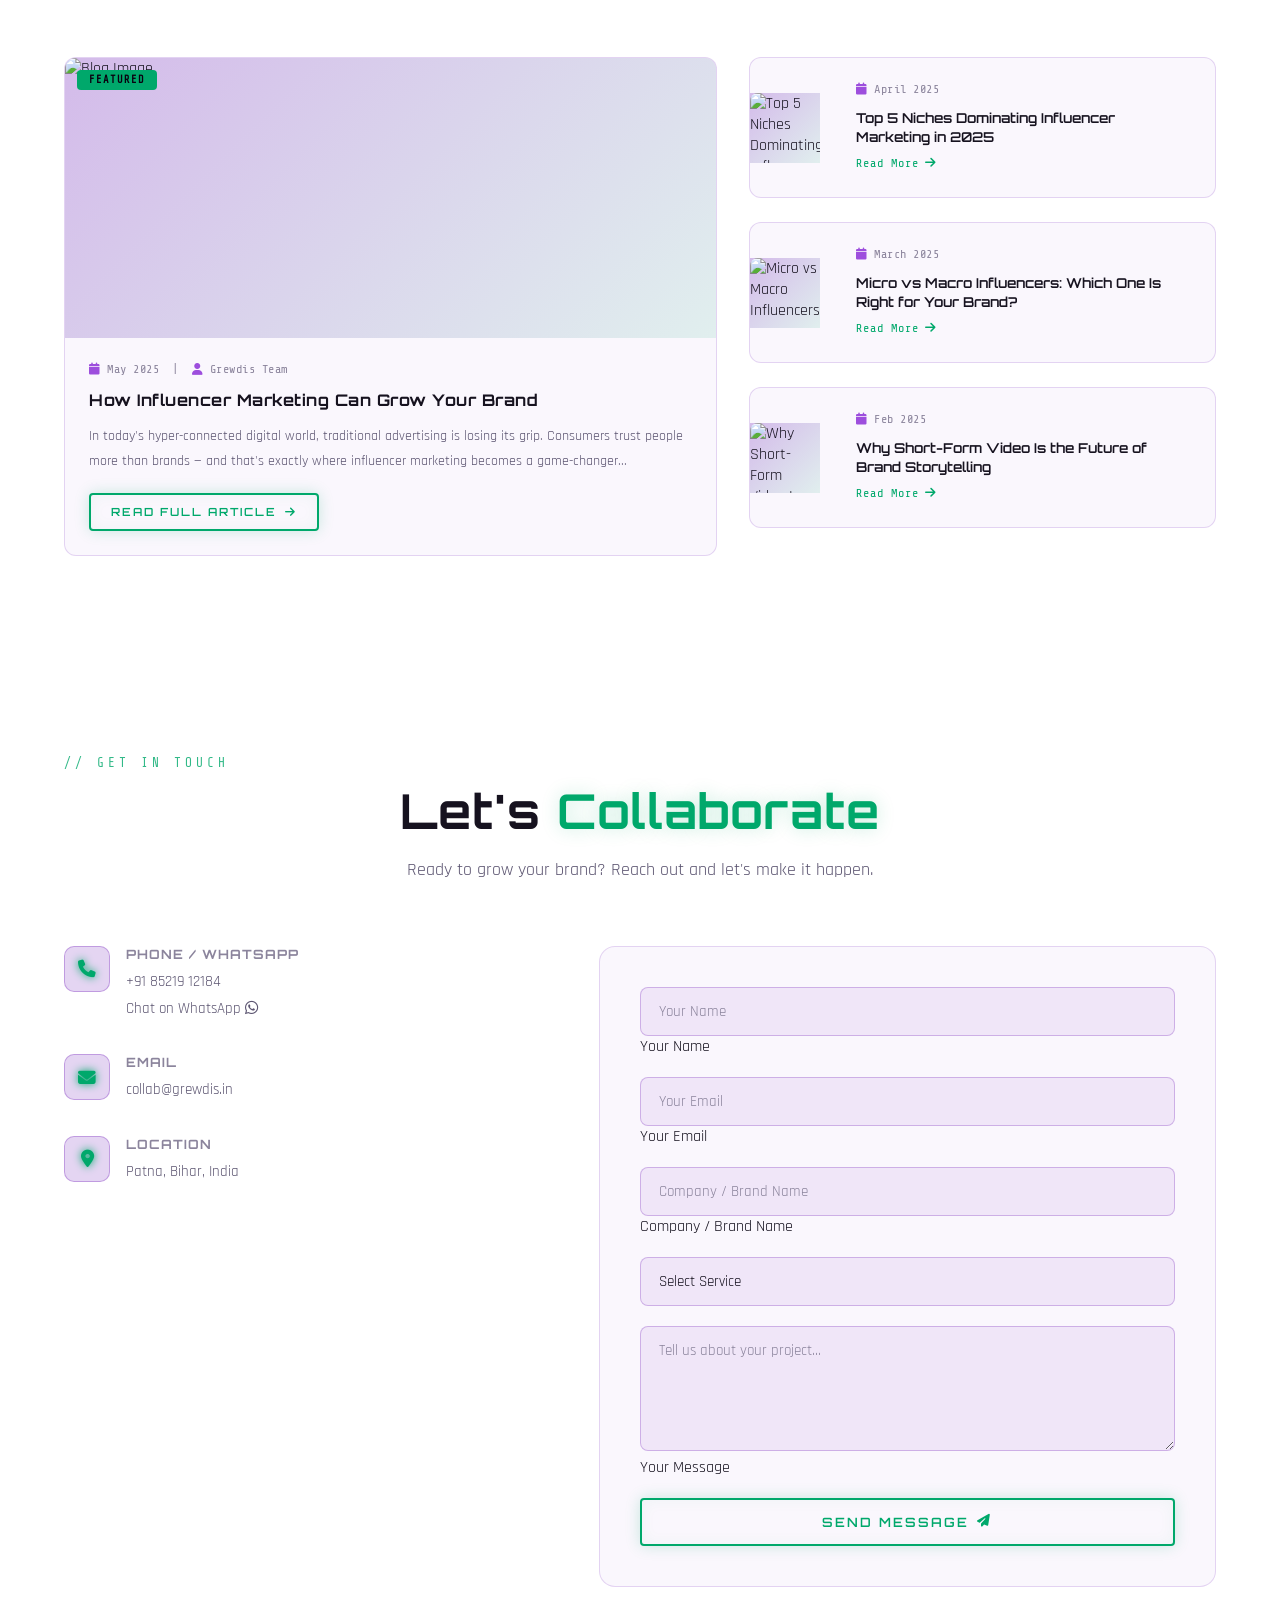
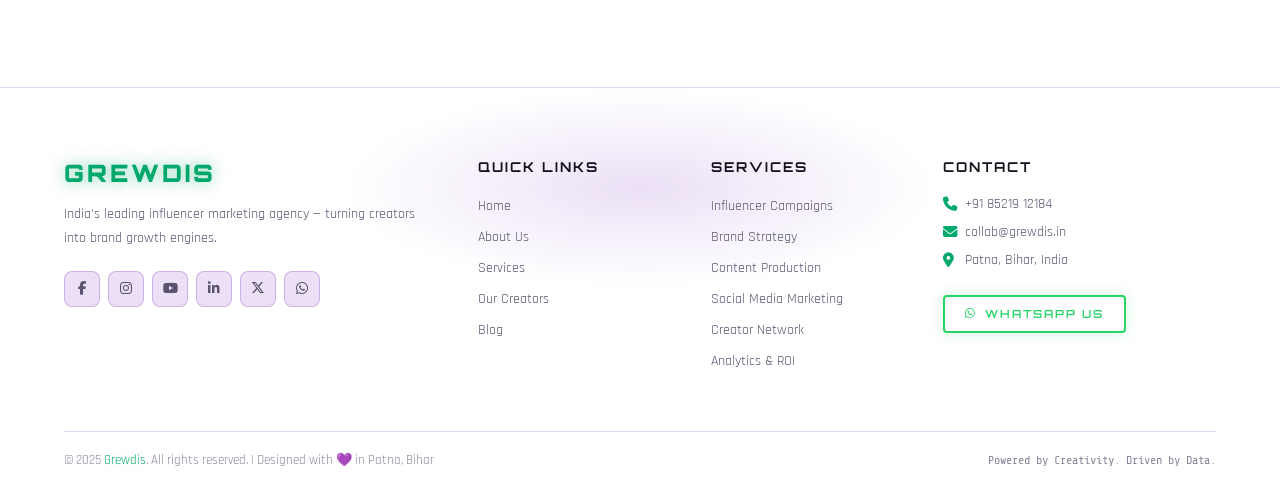
==== commit 95a9c5e0: "Add files via upload" ====
--- a/index.html
+++ b/index.html
@@ -58,7 +58,7 @@
       margin-top: 48px;
     }
     .why-card {
-      background: linear-gradient(135deg, rgba(255,255,255,0.04) 0%, rgba(255,255,255,0.01) 100%);
+      background: linear-gradient(135deg, rgba(139,92,246,0.035) 0%, rgba(139,92,246,0.01) 100%);
       border: 1px solid rgba(139, 92, 246, 0.18);
       border-radius: 16px;
       padding: 32px 28px;
@@ -103,13 +103,13 @@
     .why-card h3 {
       font-size: 1.05rem;
       font-weight: 600;
-      color: #fff;
+      color: var(--text-primary);
       margin-bottom: 12px;
       line-height: 1.35;
     }
     .why-card p {
       font-size: 0.875rem;
-      color: rgba(255,255,255,0.58);
+      color: var(--text-secondary);
       line-height: 1.75;
       margin-bottom: 20px;
     }
@@ -124,7 +124,7 @@
       border-radius: 20px;
       background: rgba(139,92,246,0.1);
       border: 1px solid rgba(139,92,246,0.2);
-      color: rgba(255,255,255,0.52);
+      color: #6d4fa8;
       font-family: 'Share Tech Mono', monospace;
       letter-spacing: 0.03em;
     }
@@ -345,6 +345,99 @@
     </div>
   </section>
 
+
+  <!-- ===== BRANDS WHO TRUST US SECTION ===== -->
+  <section class="brands-section" id="brands">
+    <div class="container">
+      <div class="brands-heading reveal text-center">
+        <div class="section-label">// OUR PARTNERS</div>
+        <h2 class="brands-title">Brands Who <span class="neon-text">Trust Us</span></h2>
+        <p class="brands-sub">We're proud to collaborate with innovative brands across multiple industries.</p>
+      </div>
+    </div>
+    <div class="marquee-wrap reveal">
+      <div class="marquee-track">
+      <div class="marquee-logo">
+        <img src="https://i.ibb.co/5X3v7K00/Screenshot-2026-07-08-122209.png" alt="Brand logo" width="160" height="56" loading="eager" decoding="async"/>
+      </div>
+      <div class="marquee-logo">
+        <img src="https://i.ibb.co/8L9W4NNT/Screenshot-2026-07-08-122155.png" alt="Brand logo" width="160" height="56" loading="eager" decoding="async"/>
+      </div>
+      <div class="marquee-logo">
+        <img src="https://i.ibb.co/qMdFXyJX/Screenshot-2026-07-08-122148.png" alt="Brand logo" width="160" height="56" loading="eager" decoding="async"/>
+      </div>
+      <div class="marquee-logo">
+        <img src="https://i.ibb.co/HLc6chRm/Screenshot-2026-07-08-122128.png" alt="Brand logo" width="160" height="56" loading="eager" decoding="async"/>
+      </div>
+      <div class="marquee-logo">
+        <img src="https://i.ibb.co/zHj4ZJky/Screenshot-2026-07-08-122116.png" alt="Brand logo" width="160" height="56" loading="eager" decoding="async"/>
+      </div>
+      <div class="marquee-logo">
+        <img src="https://i.ibb.co/G4xj1MZV/Screenshot-2026-07-08-122059.png" alt="Brand logo" width="160" height="56" loading="eager" decoding="async"/>
+      </div>
+      <div class="marquee-logo">
+        <img src="https://i.ibb.co/27S8PWFw/Screenshot-2026-07-08-122040.png" alt="Brand logo" width="160" height="56" loading="eager" decoding="async"/>
+      </div>
+      <div class="marquee-logo">
+        <img src="https://i.ibb.co/bM2wMSv7/Screenshot-2026-07-08-122019.png" alt="Brand logo" width="160" height="56" loading="eager" decoding="async"/>
+      </div>
+      <div class="marquee-logo">
+        <img src="https://i.ibb.co/1YtPmSPr/Screenshot-2026-07-05-202334.png" alt="Brand logo" width="160" height="56" loading="eager" decoding="async"/>
+      </div>
+      <div class="marquee-logo">
+        <img src="https://i.ibb.co/gM8RSGVQ/Screenshot-2026-07-05-201726.png" alt="Brand logo" width="160" height="56" loading="eager" decoding="async"/>
+      </div>
+      <div class="marquee-logo">
+        <img src="https://i.ibb.co/Wv2S6PWD/Screenshot-2026-07-05-201643.png" alt="Brand logo" width="160" height="56" loading="eager" decoding="async"/>
+      </div>
+      <div class="marquee-logo">
+        <img src="https://i.ibb.co/DHk5dSz0/Screenshot-2026-07-05-201602.png" alt="Brand logo" width="160" height="56" loading="eager" decoding="async"/>
+      </div>
+      <div class="marquee-logo">
+        <img src="https://i.ibb.co/4np7XDBR/Screenshot-2026-07-05-201000.png" alt="Brand logo" width="160" height="56" loading="eager" decoding="async"/>
+      </div>
+      <div class="marquee-logo">
+        <img src="https://i.ibb.co/5X3v7K00/Screenshot-2026-07-08-122209.png" alt="Brand logo" width="160" height="56" loading="lazy" decoding="async"/>
+      </div>
+      <div class="marquee-logo">
+        <img src="https://i.ibb.co/8L9W4NNT/Screenshot-2026-07-08-122155.png" alt="Brand logo" width="160" height="56" loading="lazy" decoding="async"/>
+      </div>
+      <div class="marquee-logo">
+        <img src="https://i.ibb.co/qMdFXyJX/Screenshot-2026-07-08-122148.png" alt="Brand logo" width="160" height="56" loading="lazy" decoding="async"/>
+      </div>
+      <div class="marquee-logo">
+        <img src="https://i.ibb.co/HLc6chRm/Screenshot-2026-07-08-122128.png" alt="Brand logo" width="160" height="56" loading="lazy" decoding="async"/>
+      </div>
+      <div class="marquee-logo">
+        <img src="https://i.ibb.co/zHj4ZJky/Screenshot-2026-07-08-122116.png" alt="Brand logo" width="160" height="56" loading="lazy" decoding="async"/>
+      </div>
+      <div class="marquee-logo">
+        <img src="https://i.ibb.co/G4xj1MZV/Screenshot-2026-07-08-122059.png" alt="Brand logo" width="160" height="56" loading="lazy" decoding="async"/>
+      </div>
+      <div class="marquee-logo">
+        <img src="https://i.ibb.co/27S8PWFw/Screenshot-2026-07-08-122040.png" alt="Brand logo" width="160" height="56" loading="lazy" decoding="async"/>
+      </div>
+      <div class="marquee-logo">
+        <img src="https://i.ibb.co/bM2wMSv7/Screenshot-2026-07-08-122019.png" alt="Brand logo" width="160" height="56" loading="lazy" decoding="async"/>
+      </div>
+      <div class="marquee-logo">
+        <img src="https://i.ibb.co/1YtPmSPr/Screenshot-2026-07-05-202334.png" alt="Brand logo" width="160" height="56" loading="lazy" decoding="async"/>
+      </div>
+      <div class="marquee-logo">
+        <img src="https://i.ibb.co/gM8RSGVQ/Screenshot-2026-07-05-201726.png" alt="Brand logo" width="160" height="56" loading="lazy" decoding="async"/>
+      </div>
+      <div class="marquee-logo">
+        <img src="https://i.ibb.co/Wv2S6PWD/Screenshot-2026-07-05-201643.png" alt="Brand logo" width="160" height="56" loading="lazy" decoding="async"/>
+      </div>
+      <div class="marquee-logo">
+        <img src="https://i.ibb.co/DHk5dSz0/Screenshot-2026-07-05-201602.png" alt="Brand logo" width="160" height="56" loading="lazy" decoding="async"/>
+      </div>
+      <div class="marquee-logo">
+        <img src="https://i.ibb.co/4np7XDBR/Screenshot-2026-07-05-201000.png" alt="Brand logo" width="160" height="56" loading="lazy" decoding="async"/>
+      </div>
+      </div>
+    </div>
+  </section>
   <!-- ===== SERVICES SECTION ===== -->
   <section class="services section" id="services">
     <div class="container">
--- a/style.css
+++ b/style.css
@@ -5,20 +5,21 @@
 
 /* ---- CSS VARIABLES ---- */
 :root {
-  --purple-deep:   #0a0010;
-  --purple-dark:   #12001f;
-  --purple-mid:    #2a0050;
+  --purple-deep:   #FFFFFF;
+  --purple-dark:   #FFFFFF;
+  --purple-mid:    #F5F0FC;
   --purple-glow:   #7B2FBE;
   --purple-bright: #9D4EDD;
-  --neon-green:    #00FF88;
-  --neon-cyan:     #00F5FF;
+  --neon-green:    #00A86B;
+  --neon-cyan:     #00C2D6;
   --neon-pink:     #FF006E;
   --neon-yellow:   #FFE600;
-  --text-primary:  #FFFFFF;
-  --text-secondary:#C0B8D4;
-  --text-muted:    #7A6E8A;
-  --card-bg:       rgba(30, 0, 60, 0.6);
-  --card-border:   rgba(123, 47, 190, 0.3);
+  --ink:           #0a0010;
+  --text-primary:  #16121F;
+  --text-secondary:#5B5470;
+  --text-muted:    #8B849C;
+  --card-bg:       rgba(123, 47, 190, 0.035);
+  --card-border:   rgba(123, 47, 190, 0.18);
   --font-display:  'Orbitron', monospace;
   --font-body:     'Rajdhani', sans-serif;
   --font-mono:     'Share Tech Mono', monospace;
@@ -116,10 +117,7 @@
 /* ---- NEON TEXT ---- */
 .neon-text {
   color: var(--neon-green);
-  text-shadow:
-    0 0 7px var(--neon-green),
-    0 0 20px var(--neon-green),
-    0 0 45px rgba(0,255,136,0.5);
+  text-shadow: 0 0 18px rgba(0,168,107,0.22);
 }
 
 /* ---- BUTTONS ---- */
@@ -142,24 +140,24 @@
   overflow:hidden;
   transition: var(--transition);
   box-shadow:
-    0 0 15px rgba(0,255,136,0.2),
-    inset 0 0 15px rgba(0,255,136,0.05);
+    0 0 15px rgba(0,168,107,0.2),
+    inset 0 0 15px rgba(0,168,107,0.05);
 }
 .btn-neon::before {
   content:'';
   position:absolute;
   top:0; left:-100%;
   width:100%; height:100%;
-  background: linear-gradient(90deg, transparent, rgba(0,255,136,0.2), transparent);
+  background: linear-gradient(90deg, transparent, rgba(0,168,107,0.2), transparent);
   transition: left 0.5s ease;
 }
 .btn-neon:hover::before { left:100%; }
 .btn-neon:hover {
   background: var(--neon-green);
-  color: var(--purple-deep);
+  color: var(--ink);
   box-shadow:
-    0 0 30px rgba(0,255,136,0.6),
-    0 0 60px rgba(0,255,136,0.3);
+    0 0 20px rgba(0,168,107,0.35),
+    0 0 40px rgba(0,168,107,0.18);
   transform: translateY(-2px);
 }
 .btn-ghost {
@@ -193,8 +191,8 @@
 }
 .wa-btn:hover {
   background:#25D366;
-  color:var(--purple-deep);
-  box-shadow:0 0 30px rgba(37,211,102,0.5);
+  color:var(--ink);
+  box-shadow:0 0 20px rgba(37,211,102,0.3);
 }
 
 /* ---- NAVBAR ---- */
@@ -208,12 +206,12 @@
   background: transparent;
 }
 .navbar.scrolled {
-  background: rgba(10, 0, 16, 0.95);
+  background: rgba(255, 255, 255, 0.85);
   backdrop-filter: blur(20px);
   -webkit-backdrop-filter: blur(20px);
   padding:12px 0;
-  border-bottom: 1px solid rgba(123,47,190,0.3);
-  box-shadow: 0 4px 30px rgba(0,0,0,0.5);
+  border-bottom: 1px solid rgba(123,47,190,0.15);
+  box-shadow: 0 4px 30px rgba(123,47,190,0.08);
 }
 .nav-container {
   max-width:1200px;
@@ -229,13 +227,13 @@
   gap:10px;
   flex-shrink:0;
 }
-.nav-logo img { height:42px; width:auto; filter: drop-shadow(0 0 8px rgba(0,255,136,0.4)); }
+.nav-logo img { height:42px; width:auto; filter: drop-shadow(0 0 8px rgba(0,168,107,0.4)); }
 .logo-text {
   font-family: var(--font-display);
   font-size:1.4rem;
   font-weight:900;
   color: var(--neon-green);
-  text-shadow: 0 0 15px rgba(0,255,136,0.6);
+  text-shadow: 0 0 15px rgba(0,168,107,0.6);
   letter-spacing:3px;
 }
 .nav-links {
@@ -323,19 +321,19 @@
 }
 .glow-1 {
   width:500px; height:500px;
-  background: radial-gradient(circle, rgba(123,47,190,0.35) 0%, transparent 70%);
+  background: radial-gradient(circle, rgba(123,47,190,0.14) 0%, transparent 70%);
   top:-100px; left:-100px;
   animation: floatGlow 8s ease-in-out infinite;
 }
 .glow-2 {
   width:400px; height:400px;
-  background: radial-gradient(circle, rgba(0,255,136,0.2) 0%, transparent 70%);
+  background: radial-gradient(circle, rgba(0,168,107,0.1) 0%, transparent 70%);
   bottom:-50px; right:-50px;
   animation: floatGlow 10s ease-in-out infinite reverse;
 }
 .glow-3 {
   width:300px; height:300px;
-  background: radial-gradient(circle, rgba(0,245,255,0.15) 0%, transparent 70%);
+  background: radial-gradient(circle, rgba(0,194,214,0.08) 0%, transparent 70%);
   top:50%; right:30%;
   animation: floatGlow 12s ease-in-out infinite 2s;
 }
@@ -366,8 +364,8 @@
   display:inline-flex;
   align-items:center;
   gap:10px;
-  background: rgba(0,255,136,0.08);
-  border:1px solid rgba(0,255,136,0.25);
+  background: rgba(0,168,107,0.08);
+  border:1px solid rgba(0,168,107,0.25);
   border-radius:50px;
   padding:8px 20px;
   font-family: var(--font-mono);
@@ -385,8 +383,8 @@
   animation: pulse 2s infinite;
 }
 @keyframes pulse {
-  0%,100% { box-shadow:0 0 0 0 rgba(0,255,136,0.7); }
-  50% { box-shadow:0 0 0 8px rgba(0,255,136,0); }
+  0%,100% { box-shadow:0 0 0 0 rgba(0,168,107,0.7); }
+  50% { box-shadow:0 0 0 8px rgba(0,168,107,0); }
 }
 .hero-title {
   font-family: var(--font-display);
@@ -424,8 +422,8 @@
   display:flex;
   align-items:center;
   gap:0;
-  background: rgba(30,0,60,0.5);
-  border:1px solid rgba(123,47,190,0.3);
+  background: rgba(123,47,190,0.05);
+  border:1px solid rgba(123,47,190,0.2);
   border-radius:8px;
   padding:20px 30px;
   backdrop-filter:blur(10px);
@@ -445,7 +443,7 @@
   font-size:2rem;
   font-weight:900;
   color: var(--neon-green);
-  text-shadow: 0 0 20px rgba(0,255,136,0.5);
+  text-shadow: 0 0 20px rgba(0,168,107,0.5);
 }
 .h-stat span:nth-child(2) {
   font-family: var(--font-display);
@@ -489,10 +487,10 @@
 }
 .ring-2 {
   width:78%; height:78%;
-  border-color: rgba(0,255,136,0.3);
+  border-color: rgba(0,168,107,0.3);
   animation-duration:15s;
   animation-direction:reverse;
-  box-shadow: 0 0 20px rgba(0,255,136,0.1);
+  box-shadow: 0 0 20px rgba(0,168,107,0.1);
 }
 .ring-3 {
   width:55%; height:55%;
@@ -506,16 +504,16 @@
 }
 .hero-center-orb {
   width:160px; height:160px;
-  background: radial-gradient(circle, rgba(123,47,190,0.8) 0%, rgba(10,0,16,0.9) 70%);
+  background: radial-gradient(circle, rgba(123,47,190,0.85) 0%, rgba(255,255,255,0.95) 70%);
   border-radius:50%;
   display:flex;
   align-items:center;
   justify-content:center;
   border:2px solid var(--neon-green);
   box-shadow:
-    0 0 40px rgba(0,255,136,0.4),
+    0 0 40px rgba(0,168,107,0.4),
     0 0 80px rgba(123,47,190,0.3),
-    inset 0 0 40px rgba(0,255,136,0.1);
+    inset 0 0 40px rgba(0,168,107,0.1);
   z-index:2;
   animation: orbPulse 4s ease-in-out infinite;
 }
@@ -528,8 +526,8 @@
   text-shadow: 0 0 30px var(--neon-green);
 }
 @keyframes orbPulse {
-  0%,100% { box-shadow:0 0 40px rgba(0,255,136,0.4),0 0 80px rgba(123,47,190,0.3); }
-  50% { box-shadow:0 0 60px rgba(0,255,136,0.6),0 0 120px rgba(123,47,190,0.5); }
+  0%,100% { box-shadow:0 0 40px rgba(0,168,107,0.4),0 0 80px rgba(123,47,190,0.3); }
+  50% { box-shadow:0 0 60px rgba(0,168,107,0.6),0 0 120px rgba(123,47,190,0.5); }
 }
 
 /* ---- ABOUT ---- */
@@ -565,7 +563,7 @@
   transition: var(--transition);
 }
 .tag:hover {
-  background: rgba(0,255,136,0.1);
+  background: rgba(0,168,107,0.1);
   border-color: var(--neon-green);
   color: var(--neon-green);
   transform:translateY(-2px);
@@ -596,8 +594,8 @@
 .ac-2::before, .ac-4::before { background: linear-gradient(90deg, var(--purple-bright), transparent); }
 .about-card:hover {
   transform:translateY(-6px);
-  border-color: rgba(0,255,136,0.3);
-  box-shadow: 0 10px 40px rgba(0,255,136,0.1);
+  border-color: rgba(0,168,107,0.3);
+  box-shadow: 0 10px 40px rgba(0,168,107,0.1);
 }
 .about-card i {
   font-size:1.5rem;
@@ -648,22 +646,22 @@
   content:'';
   position:absolute;
   inset:0;
-  background: linear-gradient(135deg, rgba(0,255,136,0.04) 0%, transparent 60%);
+  background: linear-gradient(135deg, rgba(0,168,107,0.04) 0%, transparent 60%);
   opacity:0;
   transition: var(--transition);
 }
 .service-card:hover::after { opacity:1; }
 .service-card:hover {
   transform:translateY(-8px) scale(1.01);
-  border-color: rgba(0,255,136,0.4);
+  border-color: rgba(0,168,107,0.4);
   box-shadow:
     0 20px 50px rgba(0,0,0,0.4),
-    0 0 30px rgba(0,255,136,0.1);
+    0 0 30px rgba(0,168,107,0.1);
 }
 .service-icon {
   width:60px; height:60px;
-  background: linear-gradient(135deg, rgba(123,47,190,0.3) 0%, rgba(0,255,136,0.1) 100%);
-  border:1px solid rgba(0,255,136,0.2);
+  background: linear-gradient(135deg, rgba(123,47,190,0.3) 0%, rgba(0,168,107,0.1) 100%);
+  border:1px solid rgba(0,168,107,0.2);
   border-radius:12px;
   display:flex;
   align-items:center;
@@ -675,8 +673,8 @@
   text-shadow: 0 0 10px var(--neon-green);
 }
 .service-card:hover .service-icon {
-  background: rgba(0,255,136,0.15);
-  box-shadow: 0 0 20px rgba(0,255,136,0.3);
+  background: rgba(0,168,107,0.15);
+  box-shadow: 0 0 20px rgba(0,168,107,0.3);
   transform:scale(1.1) rotate(5deg);
 }
 .service-card h3 {
@@ -691,8 +689,8 @@
 .service-tag {
   position:absolute;
   top:16px; right:16px;
-  background: rgba(0,255,136,0.1);
-  border:1px solid rgba(0,255,136,0.3);
+  background: rgba(0,168,107,0.1);
+  border:1px solid rgba(0,168,107,0.3);
   color: var(--neon-green);
   font-size:0.65rem;
   font-family: var(--font-mono);
@@ -741,8 +739,8 @@
 .stat-card:hover::before { transform:scaleX(1); }
 .stat-card:hover {
   transform:translateY(-8px);
-  border-color:rgba(0,255,136,0.3);
-  box-shadow:0 20px 50px rgba(0,255,136,0.08);
+  border-color:rgba(0,168,107,0.3);
+  box-shadow:0 20px 50px rgba(0,168,107,0.08);
 }
 .stat-icon {
   font-size:2rem;
@@ -755,7 +753,7 @@
   font-size:2.8rem;
   font-weight:900;
   color: var(--neon-green);
-  text-shadow: 0 0 20px rgba(0,255,136,0.5);
+  text-shadow: 0 0 20px rgba(0,168,107,0.5);
   line-height:1;
   margin-bottom:8px;
 }
@@ -777,7 +775,7 @@
   height:100%;
   background: linear-gradient(90deg, var(--purple-glow), var(--neon-green));
   border-radius:2px;
-  box-shadow:0 0 8px rgba(0,255,136,0.5);
+  box-shadow:0 0 8px rgba(0,168,107,0.5);
   width:0;
   transition: width 1.5s ease 0.5s;
 }
@@ -814,8 +812,8 @@
 .creator-card:hover::before { opacity:1; }
 .creator-card:hover {
   transform:translateY(-10px);
-  border-color:rgba(0,255,136,0.35);
-  box-shadow:0 20px 50px rgba(0,255,136,0.12);
+  border-color:rgba(0,168,107,0.35);
+  box-shadow:0 20px 50px rgba(0,168,107,0.12);
 }
 .creator-img-wrap {
   position:relative;
@@ -831,7 +829,7 @@
 }
 .creator-card:hover .creator-img-wrap img {
   border-color: var(--neon-green);
-  box-shadow:0 0 20px rgba(0,255,136,0.4);
+  box-shadow:0 0 20px rgba(0,168,107,0.4);
 }
 .creator-glow {
   position:absolute;
@@ -876,7 +874,7 @@
   transition: var(--transition);
 }
 .creator-socials a:hover {
-  background: rgba(0,255,136,0.15);
+  background: rgba(0,168,107,0.15);
   border-color: var(--neon-green);
   color: var(--neon-green);
   transform:scale(1.2);
@@ -906,7 +904,7 @@
   transition: transform 0.6s ease;
 }
 .gallery-item.no-img {
-  background: linear-gradient(135deg, rgba(123,47,190,0.2) 0%, rgba(0,255,136,0.05) 100%);
+  background: linear-gradient(135deg, rgba(123,47,190,0.2) 0%, rgba(0,168,107,0.05) 100%);
   display:flex;
   align-items:center;
   justify-content:center;
@@ -937,8 +935,8 @@
 .gallery-item:hover .gallery-overlay { opacity:1; }
 .gallery-item:hover img { transform:scale(1.08); }
 .gallery-item:hover {
-  border-color:rgba(0,255,136,0.3);
-  box-shadow:0 0 30px rgba(0,255,136,0.1);
+  border-color:rgba(0,168,107,0.3);
+  box-shadow:0 0 30px rgba(0,168,107,0.1);
 }
 
 /* ---- BLOG ---- */
@@ -958,14 +956,14 @@
 }
 .blog-card:hover {
   transform:translateY(-6px);
-  border-color:rgba(0,255,136,0.3);
+  border-color:rgba(0,168,107,0.3);
   box-shadow:0 20px 50px rgba(0,0,0,0.3);
 }
 .blog-img {
   position:relative;
   height:220px;
   overflow:hidden;
-  background: linear-gradient(135deg, rgba(123,47,190,0.3) 0%, rgba(0,255,136,0.1) 100%);
+  background: linear-gradient(135deg, rgba(123,47,190,0.3) 0%, rgba(0,168,107,0.1) 100%);
 }
 .blog-main .blog-img { height:280px; }
 .blog-img img { width:100%; height:100%; object-fit:cover; transition:transform 0.6s ease; }
@@ -982,7 +980,7 @@
   position:absolute;
   top:12px; left:12px;
   background: var(--neon-green);
-  color: var(--purple-deep);
+  color: var(--ink);
   font-family: var(--font-mono);
   font-size:0.65rem;
   font-weight:700;
@@ -1137,8 +1135,8 @@
 .form-group textarea:focus,
 .form-group select:focus {
   border-color: var(--neon-green);
-  background: rgba(0,255,136,0.04);
-  box-shadow:0 0 15px rgba(0,255,136,0.1);
+  background: rgba(0,168,107,0.04);
+  box-shadow:0 0 15px rgba(0,168,107,0.1);
 }
 .form-group input::placeholder,
 .form-group textarea::placeholder { color:var(--text-muted); }
@@ -1148,8 +1146,8 @@
   text-align:center;
   margin-top:16px;
   padding:12px;
-  background: rgba(0,255,136,0.1);
-  border:1px solid rgba(0,255,136,0.3);
+  background: rgba(0,168,107,0.1);
+  border:1px solid rgba(0,168,107,0.3);
   border-radius:8px;
   color: var(--neon-green);
   font-family: var(--font-mono);
@@ -1185,7 +1183,7 @@
   font-size:1.5rem;
   font-weight:900;
   color: var(--neon-green);
-  text-shadow:0 0 15px rgba(0,255,136,0.5);
+  text-shadow:0 0 15px rgba(0,168,107,0.5);
   letter-spacing:3px;
   margin-bottom:14px;
 }
@@ -1204,11 +1202,11 @@
   transition: var(--transition);
 }
 .footer-socials a:hover {
-  background:rgba(0,255,136,0.1);
+  background:rgba(0,168,107,0.1);
   border-color:var(--neon-green);
   color:var(--neon-green);
   transform:translateY(-3px);
-  box-shadow:0 5px 15px rgba(0,255,136,0.2);
+  box-shadow:0 5px 15px rgba(0,168,107,0.2);
 }
 .footer-links h4, .footer-contact h4 {
   font-family: var(--font-display);
@@ -1270,15 +1268,15 @@
   opacity:0;
   transform:translateY(20px);
   transition: var(--transition);
-  box-shadow:0 0 15px rgba(0,255,136,0.2);
+  box-shadow:0 0 15px rgba(0,168,107,0.2);
 }
 .scroll-top.visible {
   opacity:1;
   transform:translateY(0);
 }
 .scroll-top:hover {
-  background: rgba(0,255,136,0.15);
-  box-shadow:0 0 25px rgba(0,255,136,0.4);
+  background: rgba(0,168,107,0.15);
+  box-shadow:0 0 25px rgba(0,168,107,0.4);
   transform:translateY(-4px);
 }
 
@@ -1383,7 +1381,7 @@
     position:fixed;
     top:0; left:0;
     width:100%; height:100vh;
-    background:rgba(10,0,16,0.98);
+    background:rgba(255,255,255,0.98);
     backdrop-filter:blur(20px);
     align-items:center;
     justify-content:center;
@@ -1430,7 +1428,7 @@
 }
 
 .logo-text-static{
-  color:#fff;
+  color: var(--text-primary);
   font-size:1.4rem;
   font-weight:700;
   letter-spacing:1px;
@@ -1461,3 +1459,81 @@
   border-radius: 0;
   border: none;
 }
+
+/* ============================================
+   BRANDS WHO TRUST US — LOGO MARQUEE
+   ============================================ */
+.brands-section {
+  background: #FFFFFF;
+  padding: 90px 0 100px;
+  position: relative;
+  overflow: hidden;
+}
+.brands-heading {
+  margin-bottom: 56px;
+}
+.brands-title {
+  font-family: var(--font-display);
+  font-size: clamp(1.6rem, 3.6vw, 2.4rem);
+  font-weight: 700;
+  letter-spacing: 1px;
+  margin-bottom: 14px;
+}
+.brands-sub {
+  font-size: 1.05rem;
+  color: var(--text-secondary);
+  max-width: 560px;
+  margin: 0 auto;
+  line-height: 1.7;
+}
+.marquee-wrap {
+  position: relative;
+  width: 100%;
+  overflow: hidden;
+  -webkit-mask-image: linear-gradient(90deg, transparent 0%, #000 8%, #000 92%, transparent 100%);
+  mask-image: linear-gradient(90deg, transparent 0%, #000 8%, #000 92%, transparent 100%);
+}
+.marquee-track {
+  display: flex;
+  align-items: center;
+  width: max-content;
+  gap: 56px;
+  animation: marqueeScroll 24s linear infinite;
+}
+.marquee-wrap:hover .marquee-track {
+  animation-play-state: paused;
+}
+.marquee-logo {
+  flex-shrink: 0;
+  height: 56px;
+  width: auto;
+  display: flex;
+  align-items: center;
+  justify-content: center;
+}
+.marquee-logo img {
+  height: 100%;
+  width: auto;
+  max-width: 160px;
+  object-fit: contain;
+  filter: grayscale(100%) opacity(0.65);
+  transition: transform 0.35s ease, filter 0.35s ease;
+}
+.marquee-logo img:hover {
+  transform: scale(1.08);
+  filter: grayscale(0%) opacity(1);
+}
+@keyframes marqueeScroll {
+  from { transform: translateX(0); }
+  to   { transform: translateX(-50%); }
+}
+@media (max-width: 768px) {
+  .brands-section { padding: 60px 0 70px; }
+  .brands-heading { margin-bottom: 40px; }
+  .marquee-track { gap: 36px; animation-duration: 18s; }
+  .marquee-logo { height: 42px; }
+  .marquee-logo img { max-width: 110px; }
+}
+@media (prefers-reduced-motion: reduce) {
+  .marquee-track { animation: none; }
+}
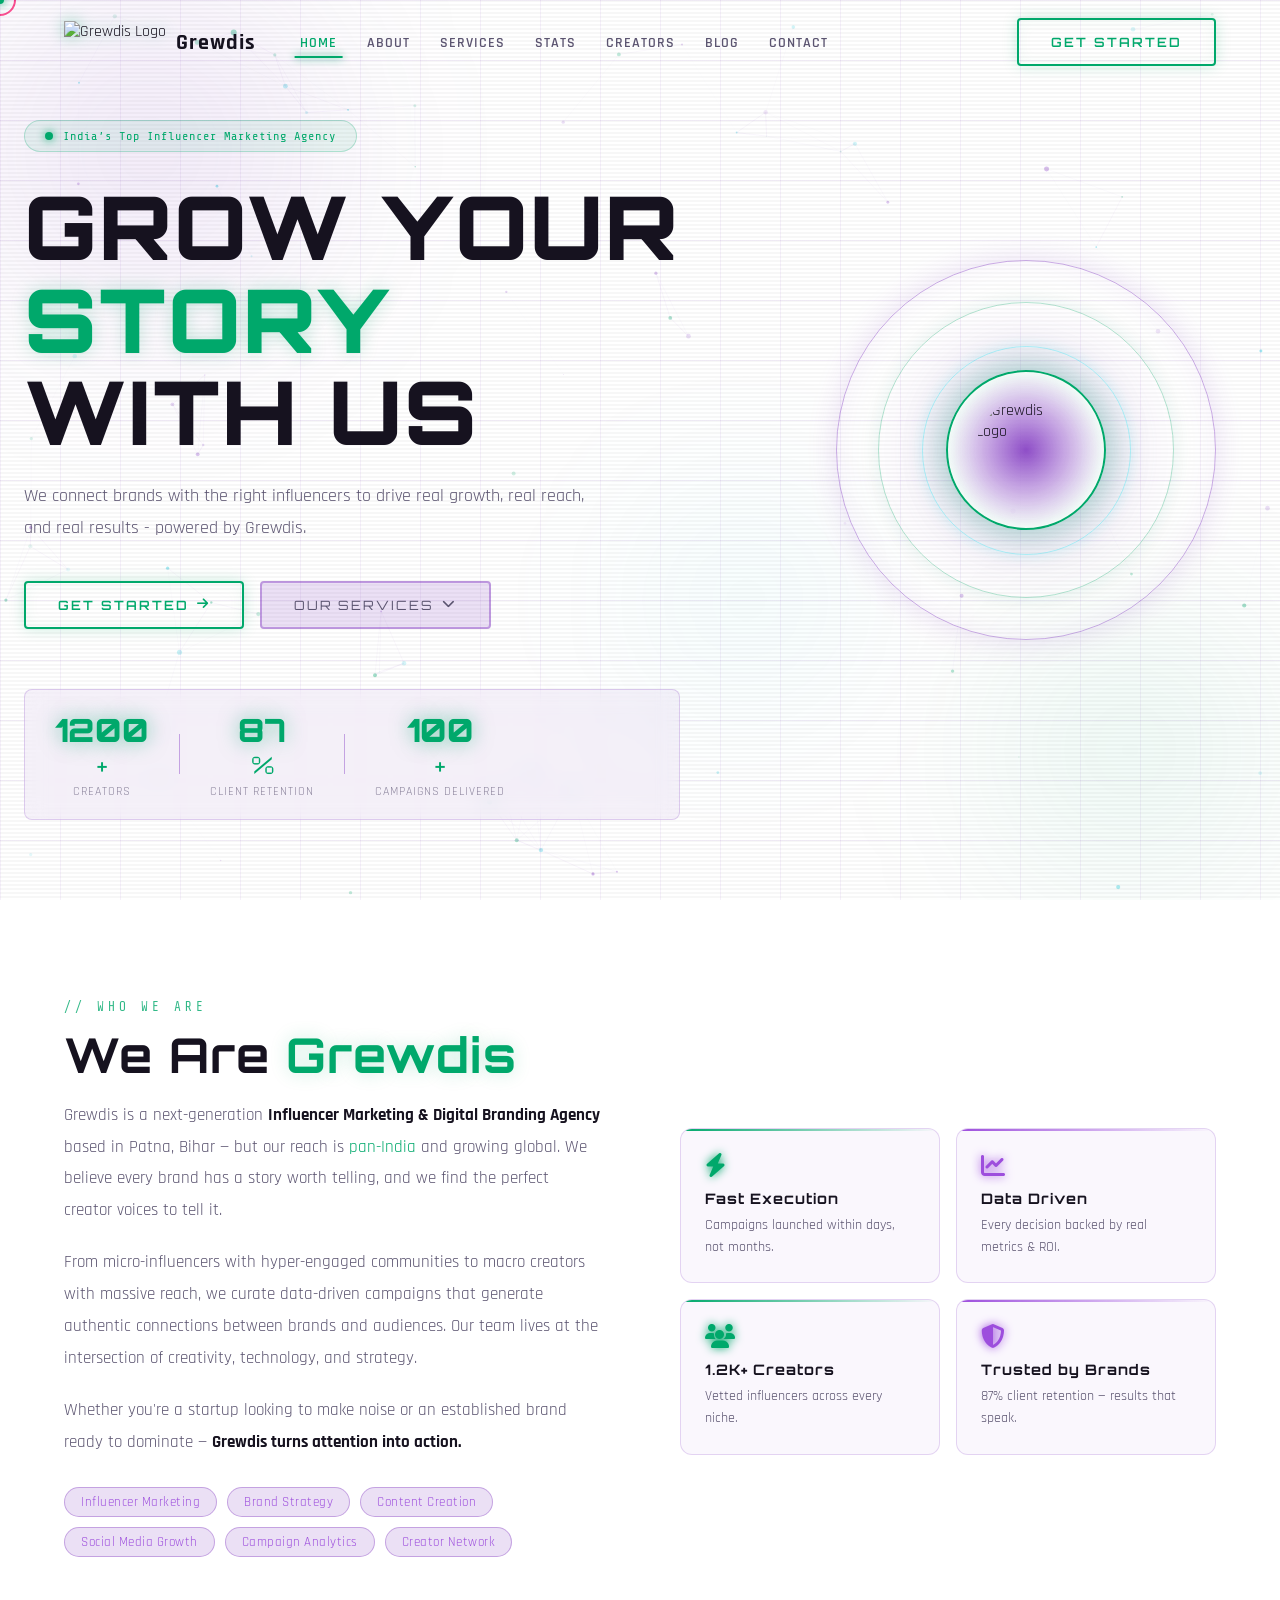
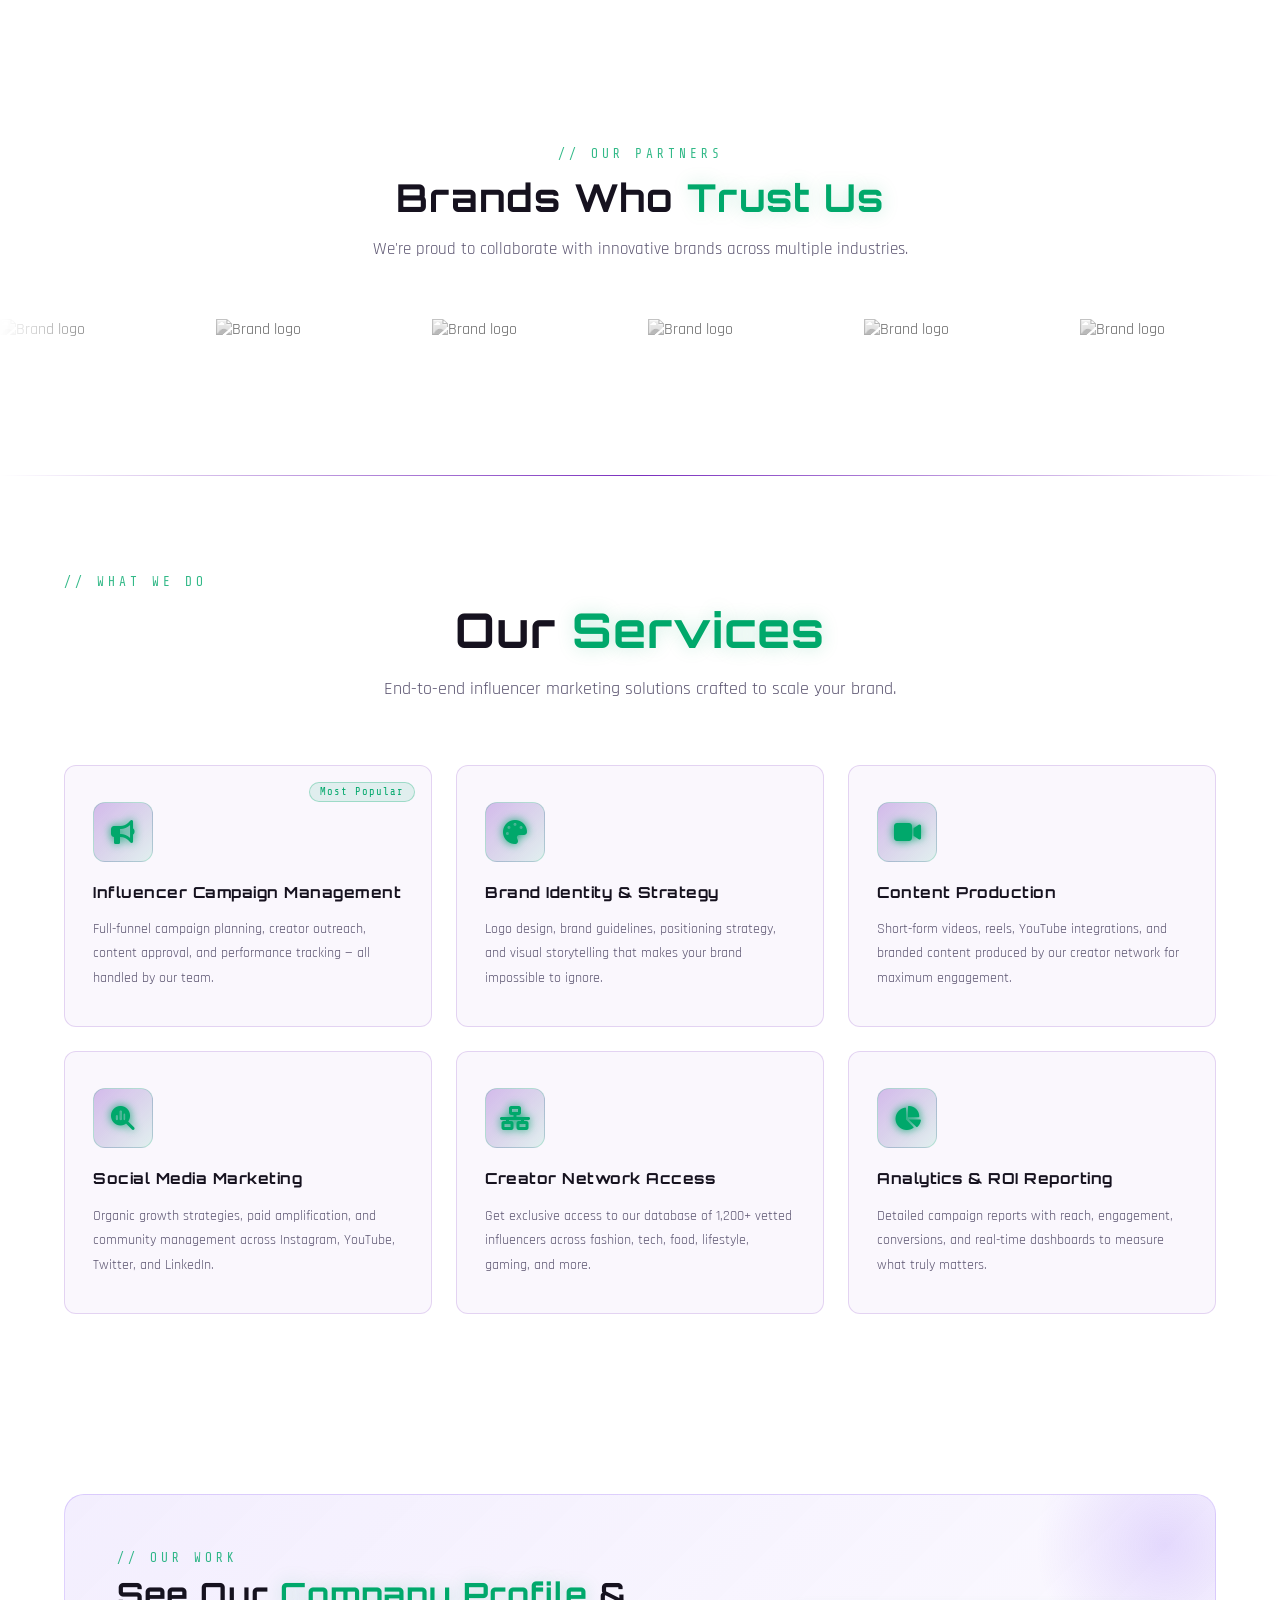
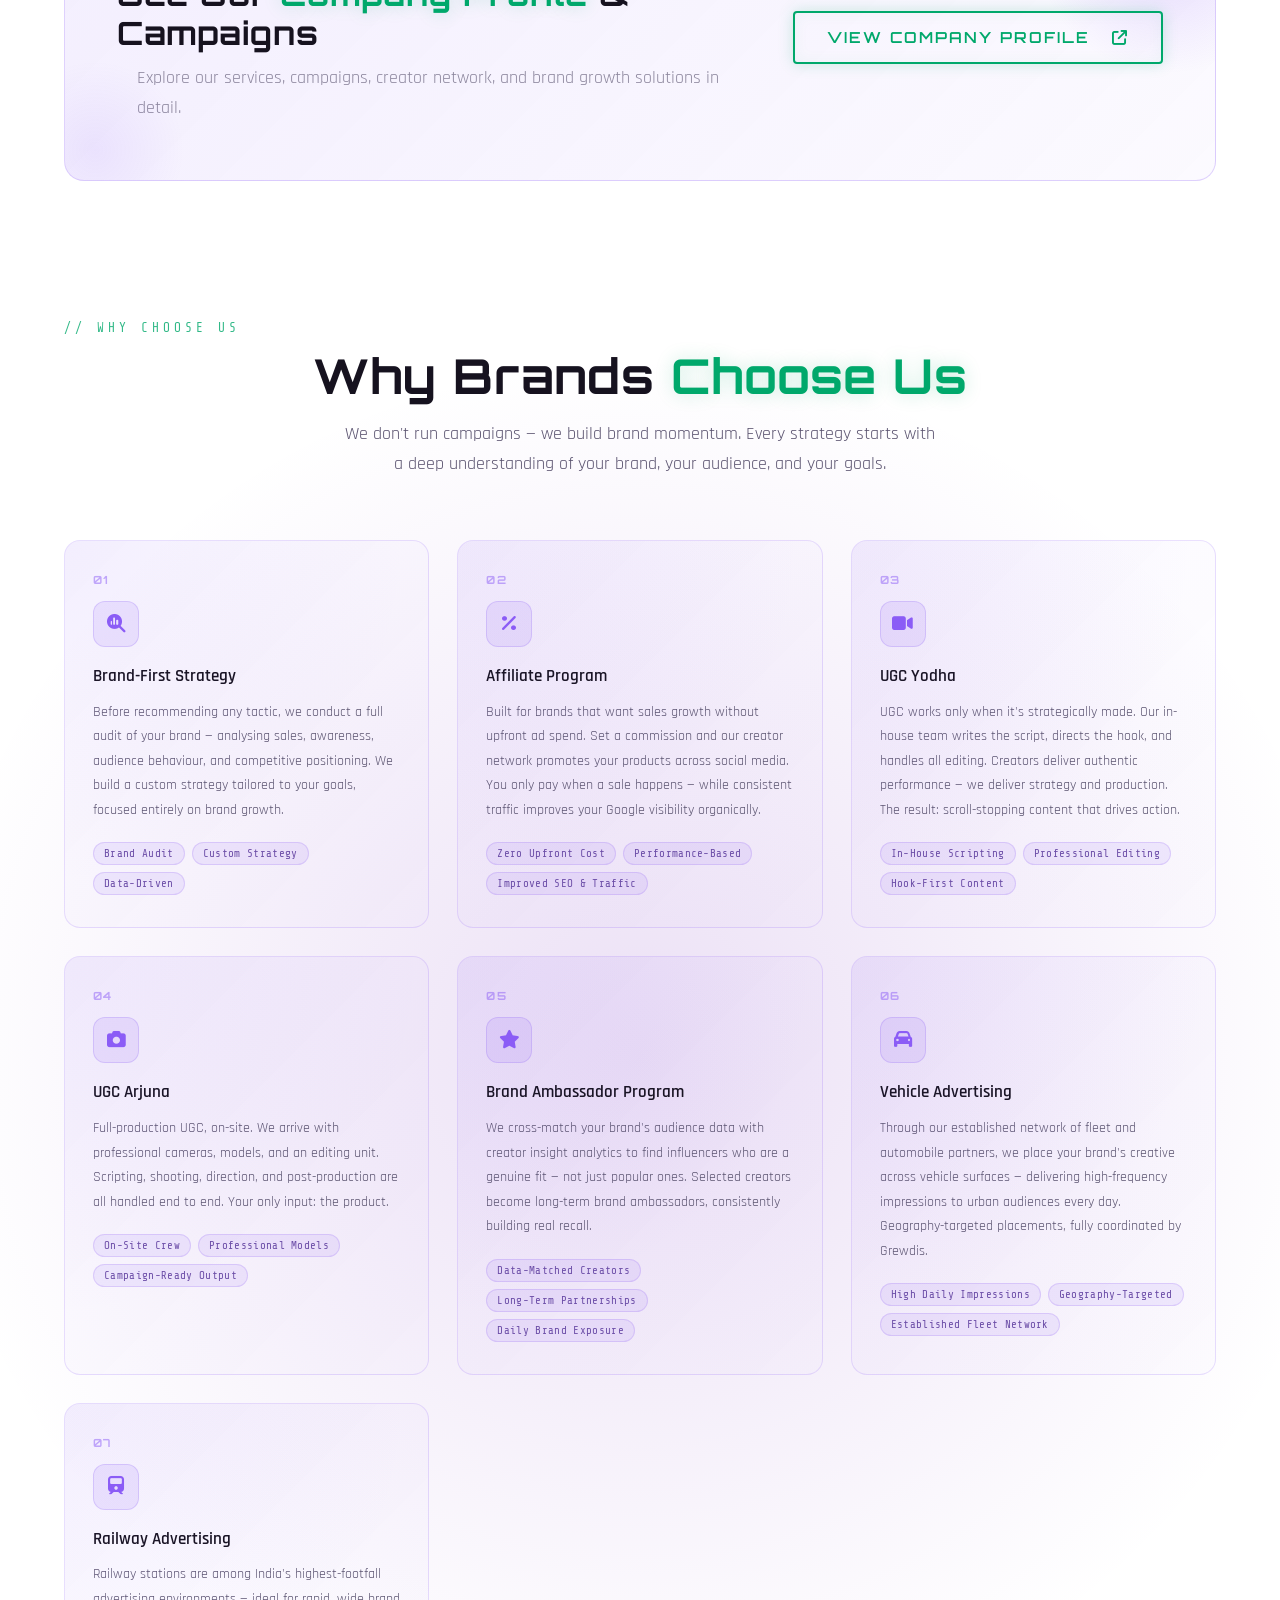
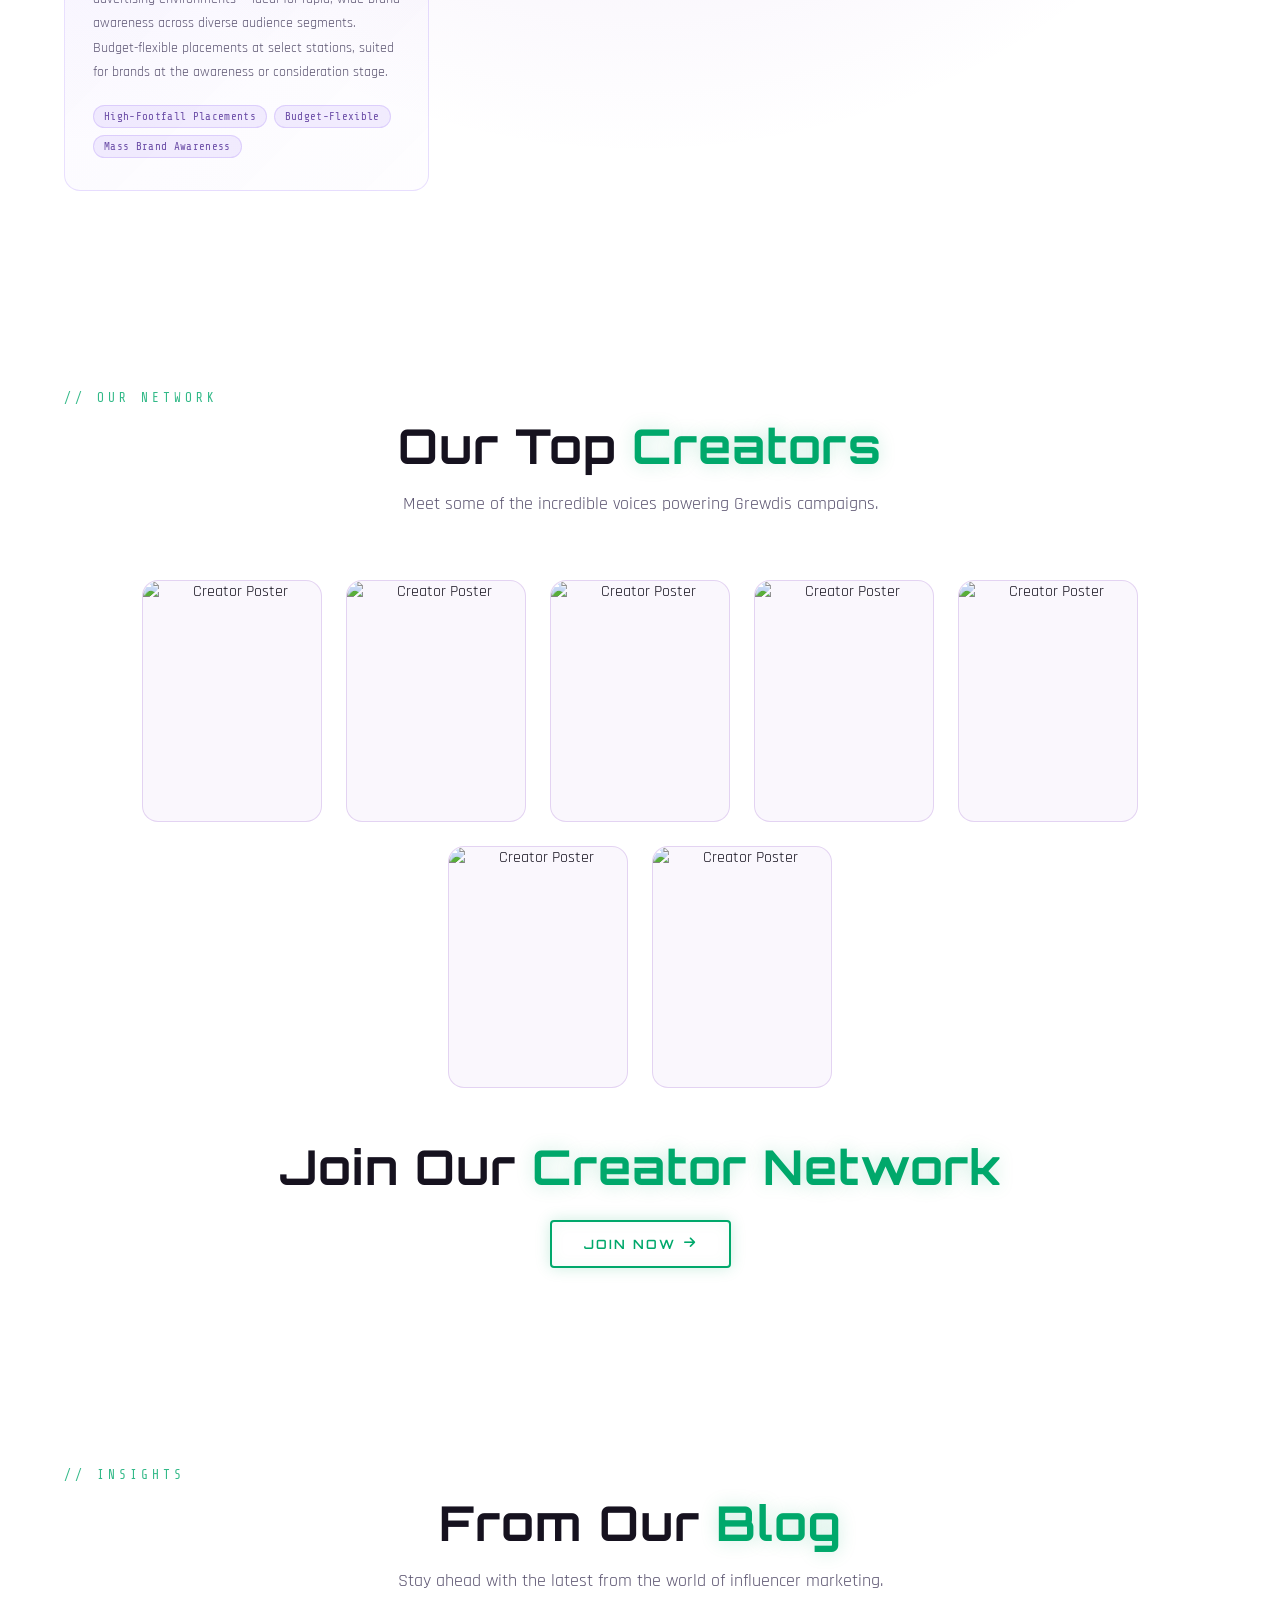
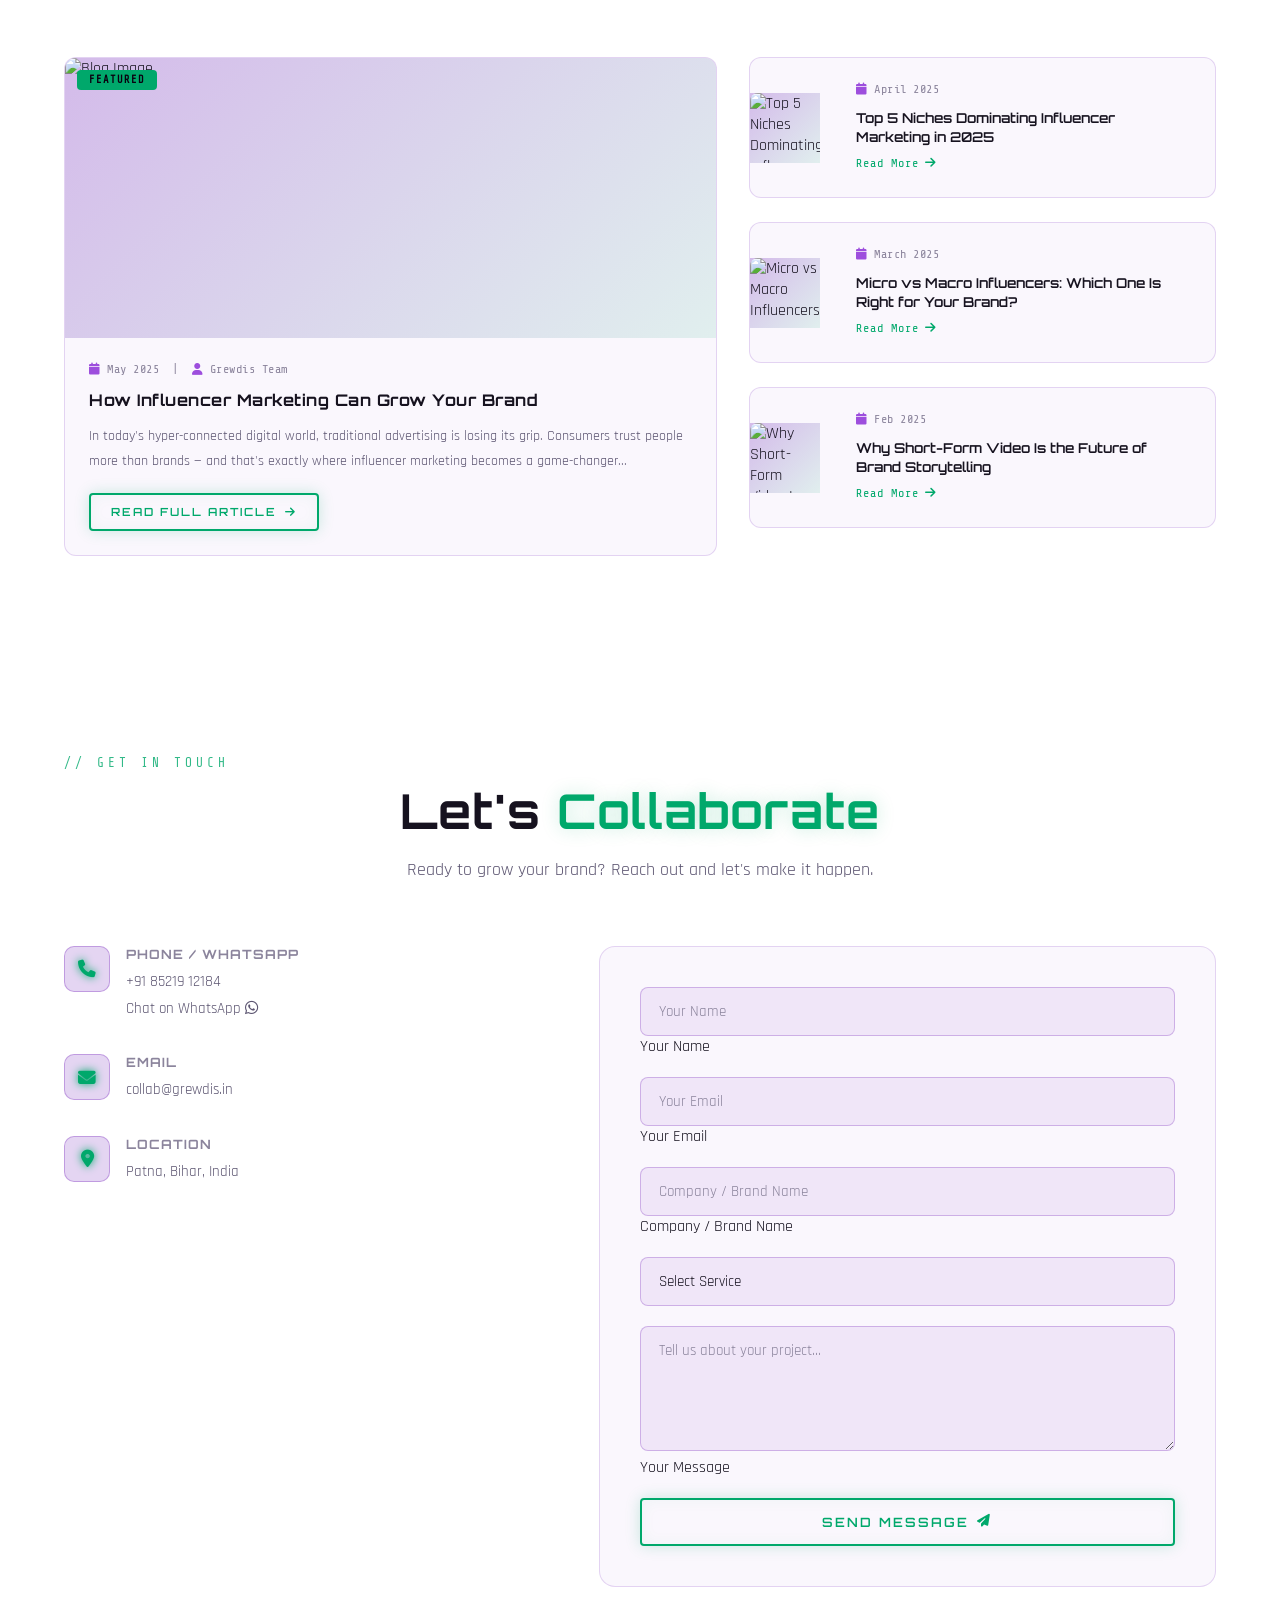
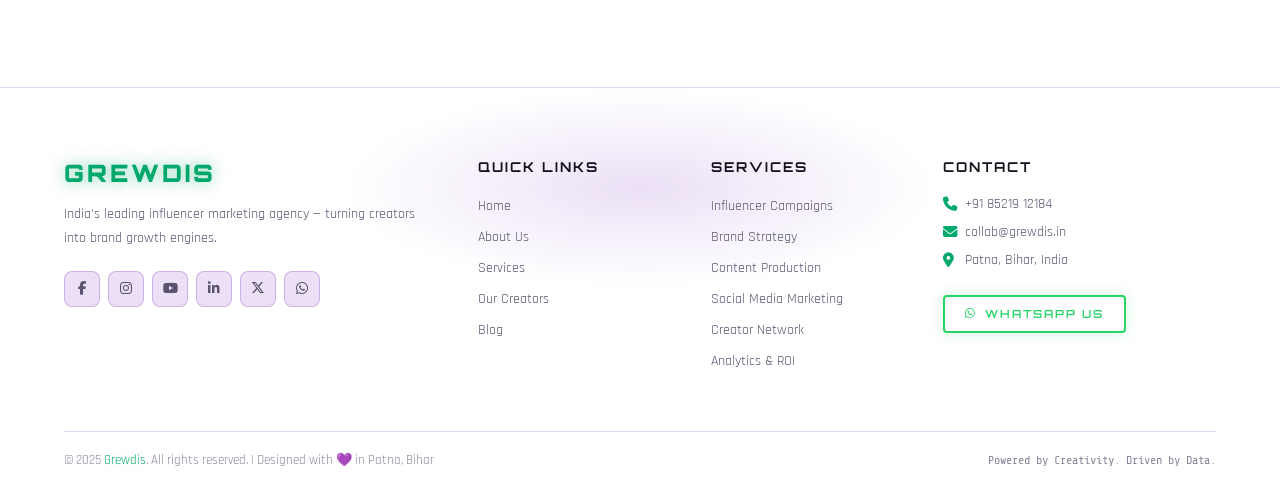
==== commit fc4338aa: "index.html" ====
--- a/index.html
+++ b/index.html
@@ -1,6 +1,14 @@
 <!DOCTYPE html>
 <html lang="en">
-<head>
+<head><!-- Google tag (gtag.js) -->
+<script async src="https://www.googletagmanager.com/gtag/js?id=G-N8N33TWL2V"></script>
+<script>
+  window.dataLayer = window.dataLayer || [];
+  function gtag(){dataLayer.push(arguments);}
+  gtag('js', new Date());
+
+  gtag('config', 'G-N8N33TWL2V');
+</script>
   <meta charset="UTF-8" />
   <meta name="viewport" content="width=device-width, initial-scale=1.0"/>
   <title>Grewdis | Influencer Marketing Agency</title>
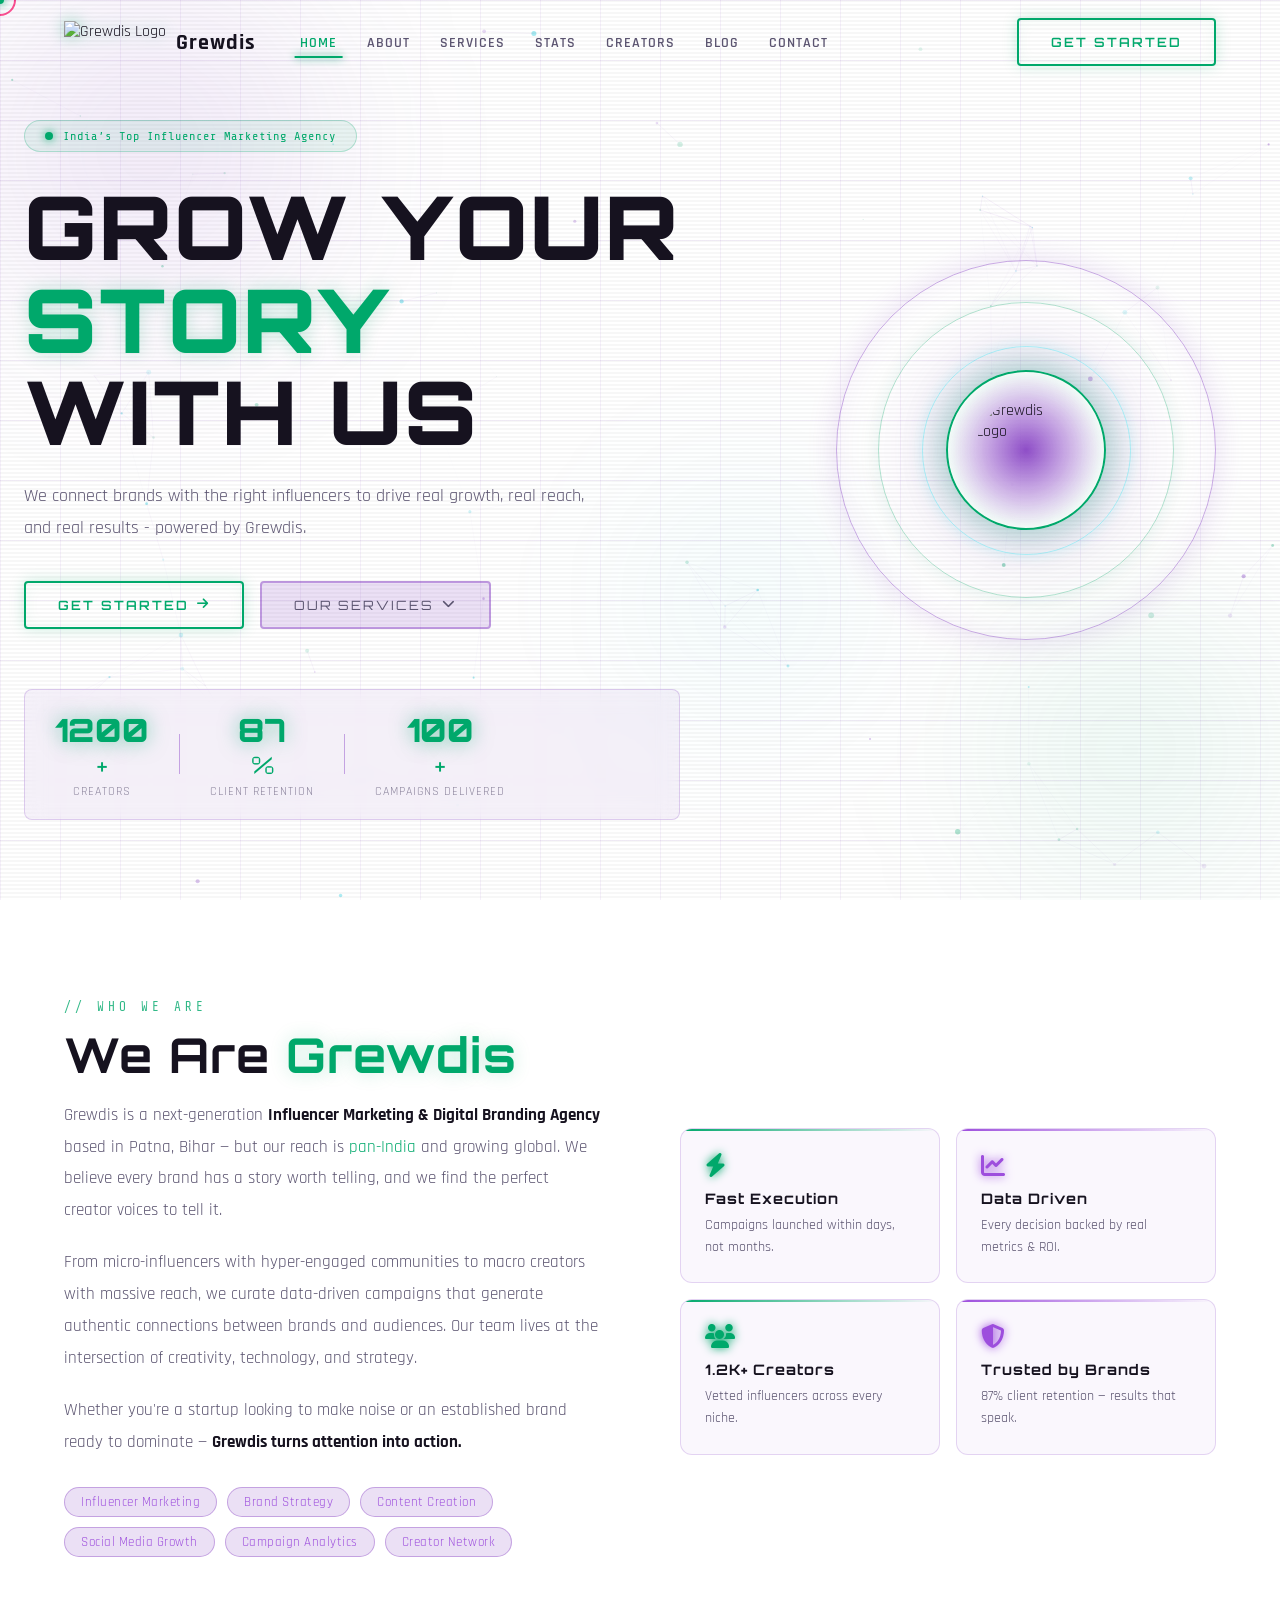
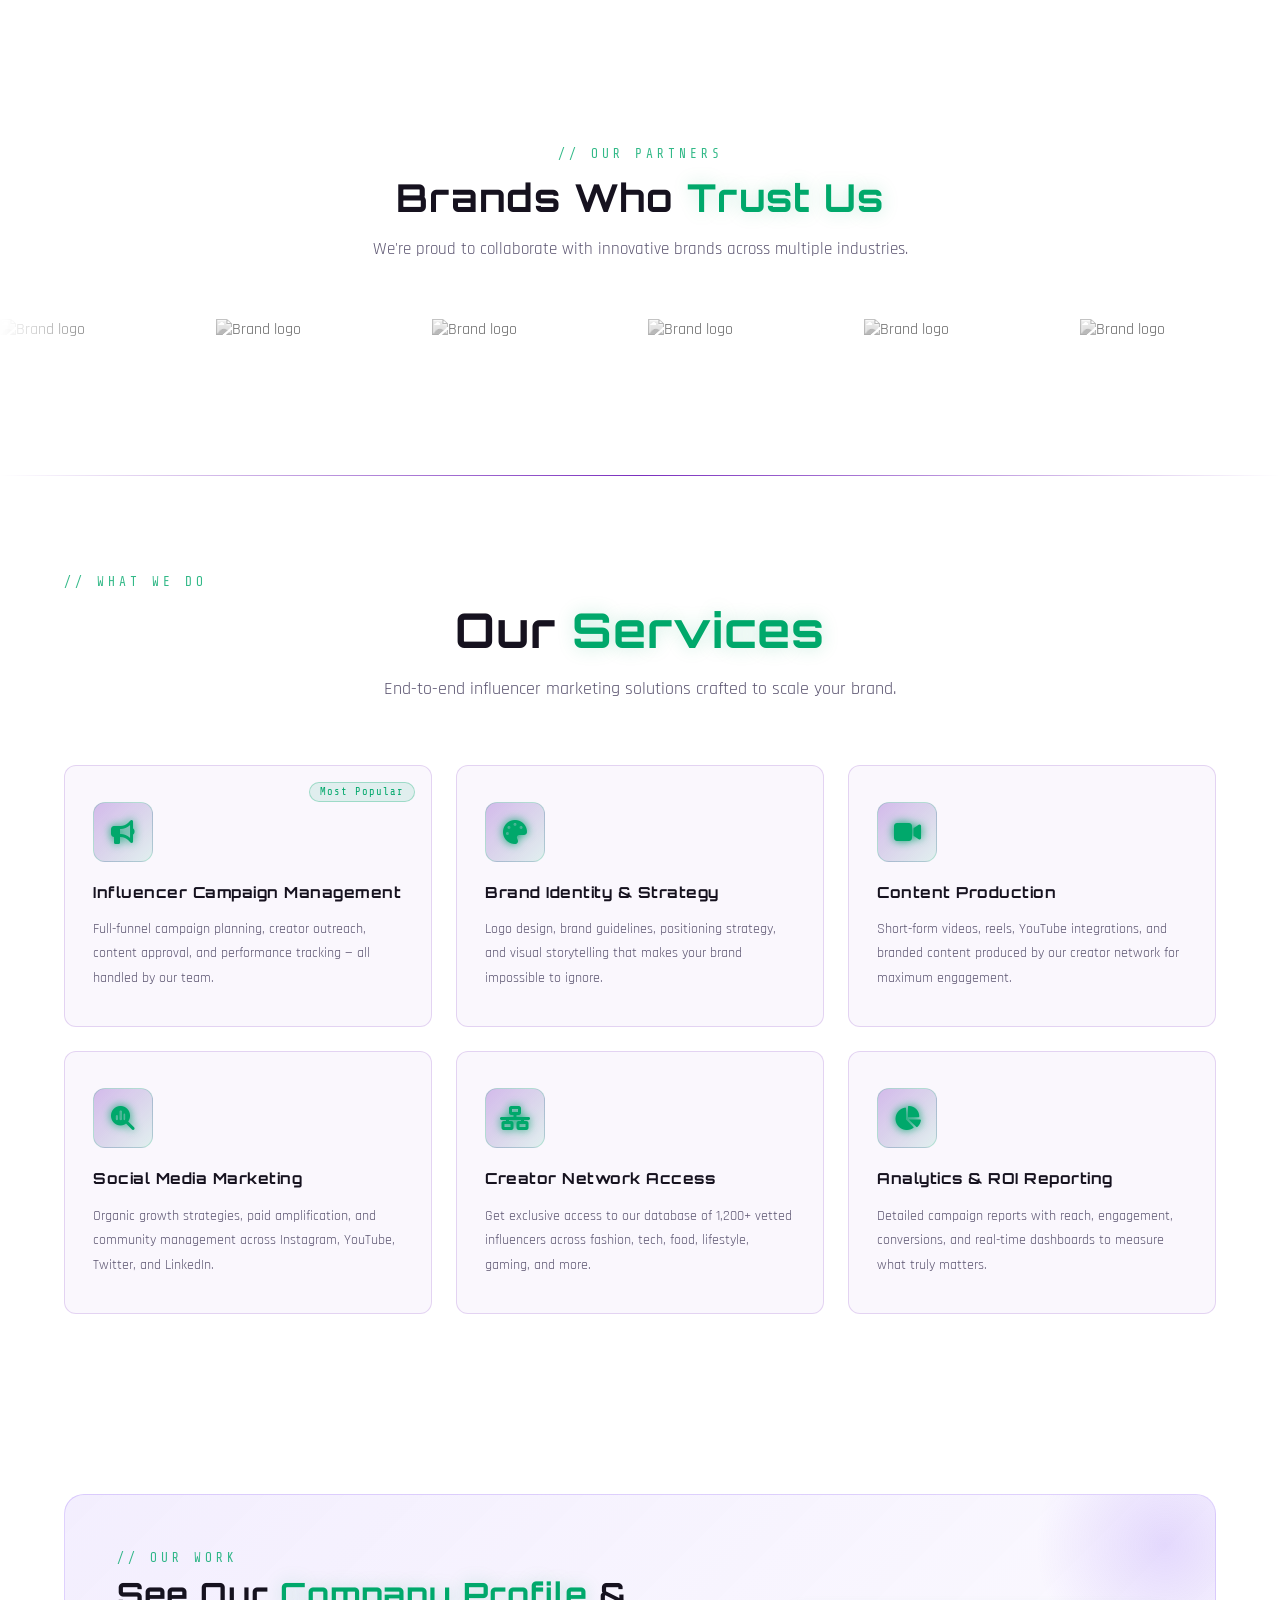
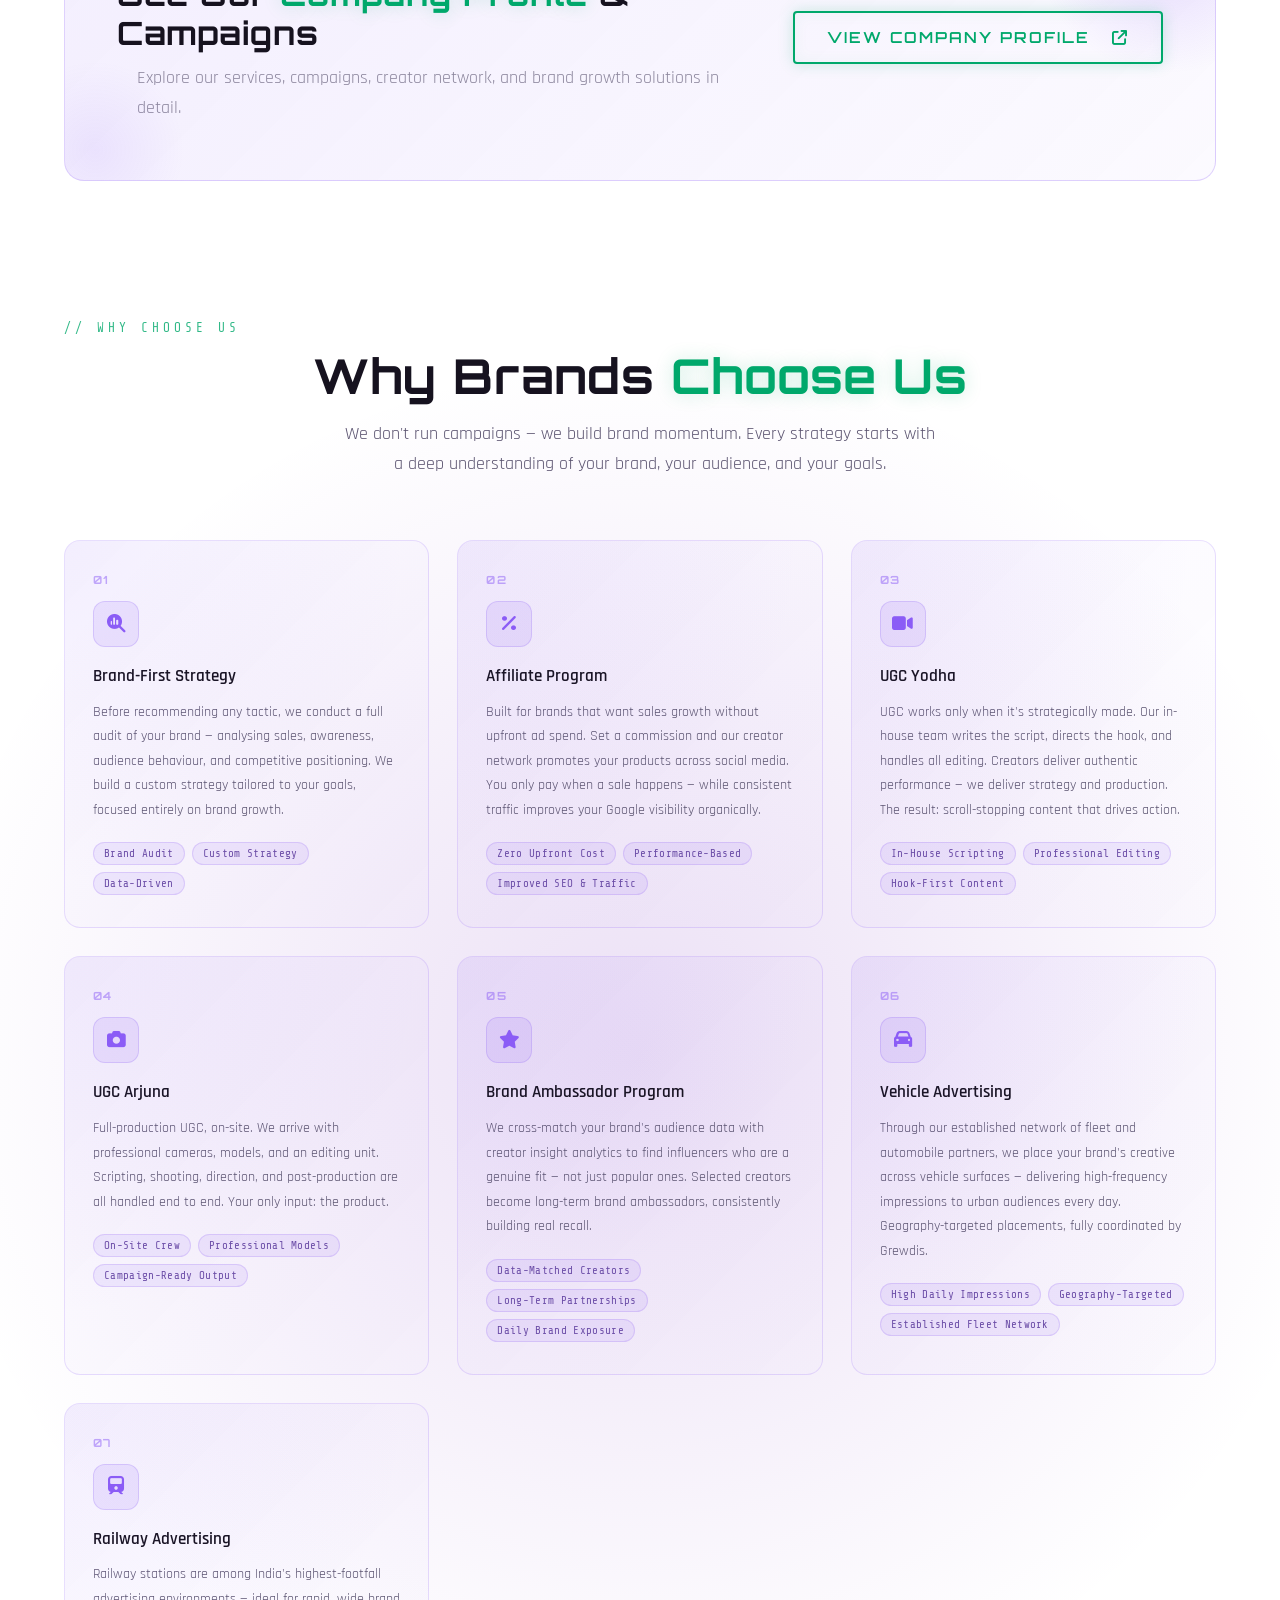
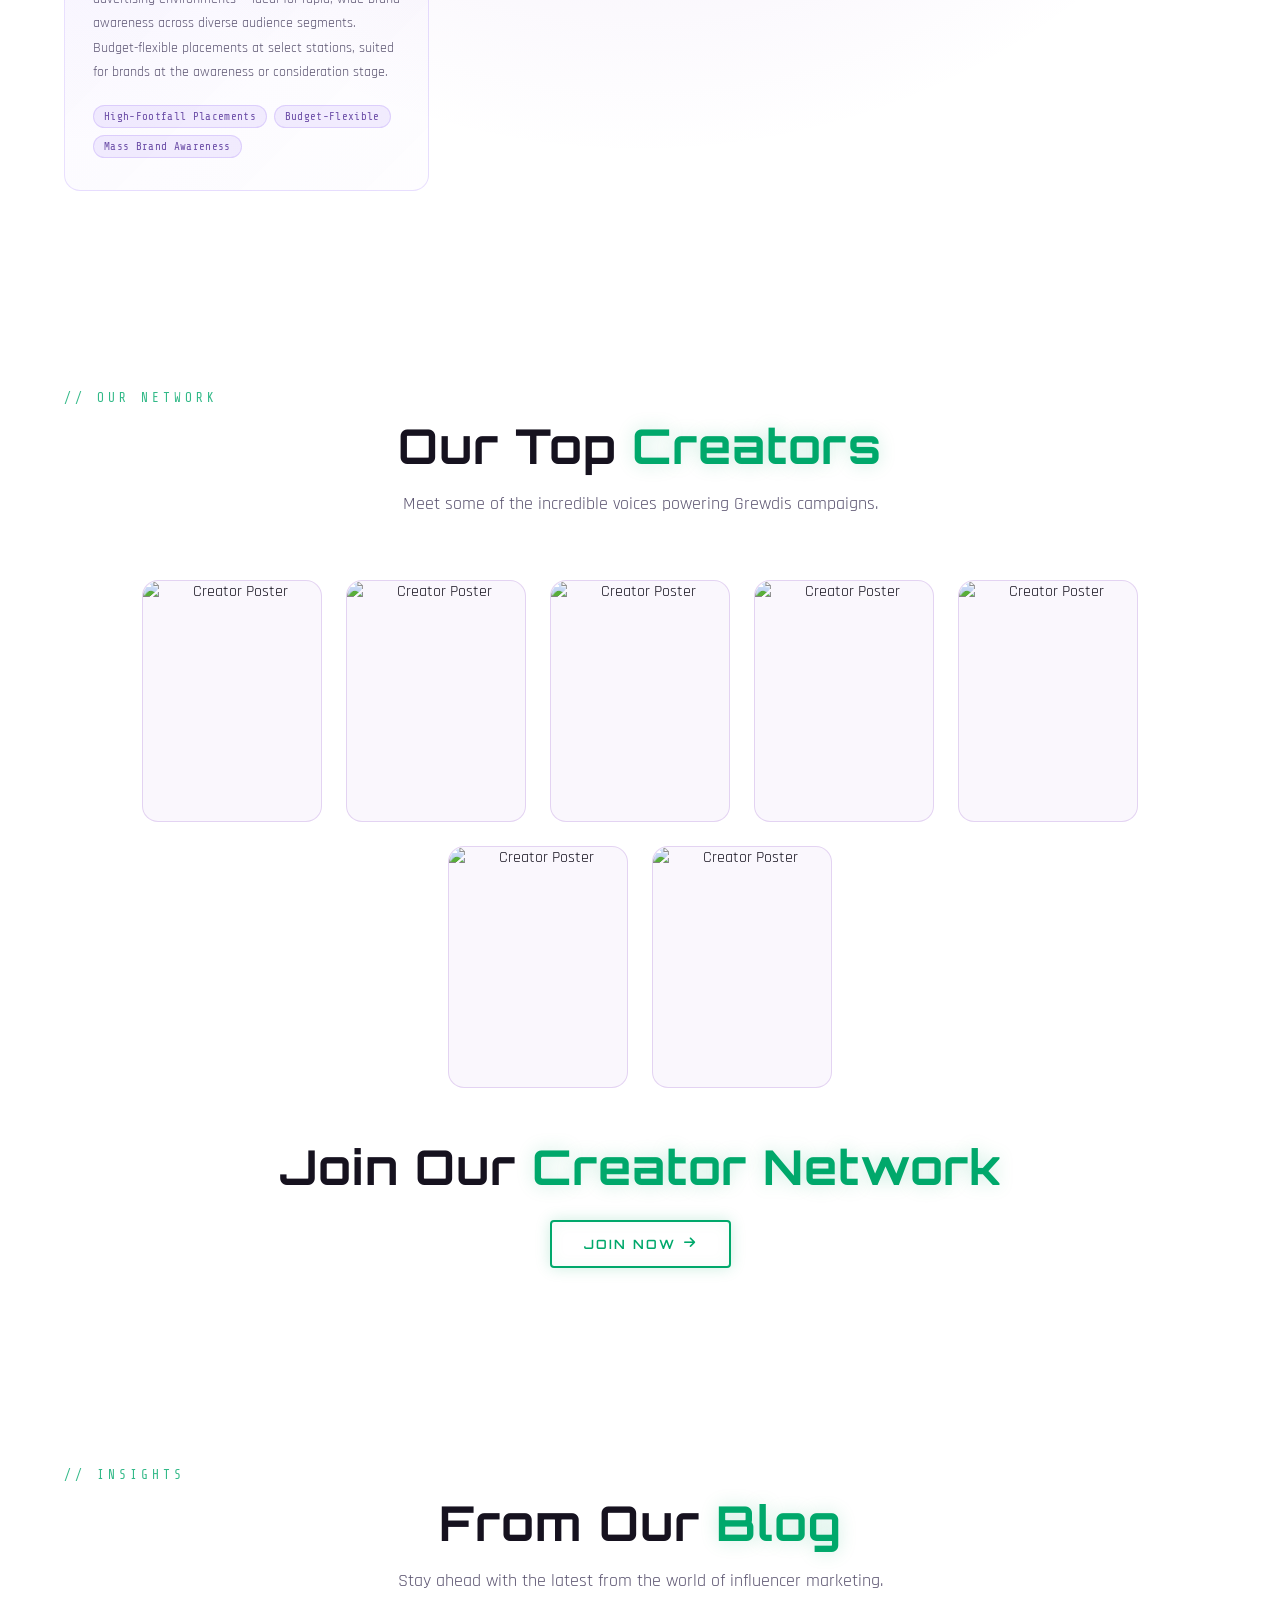
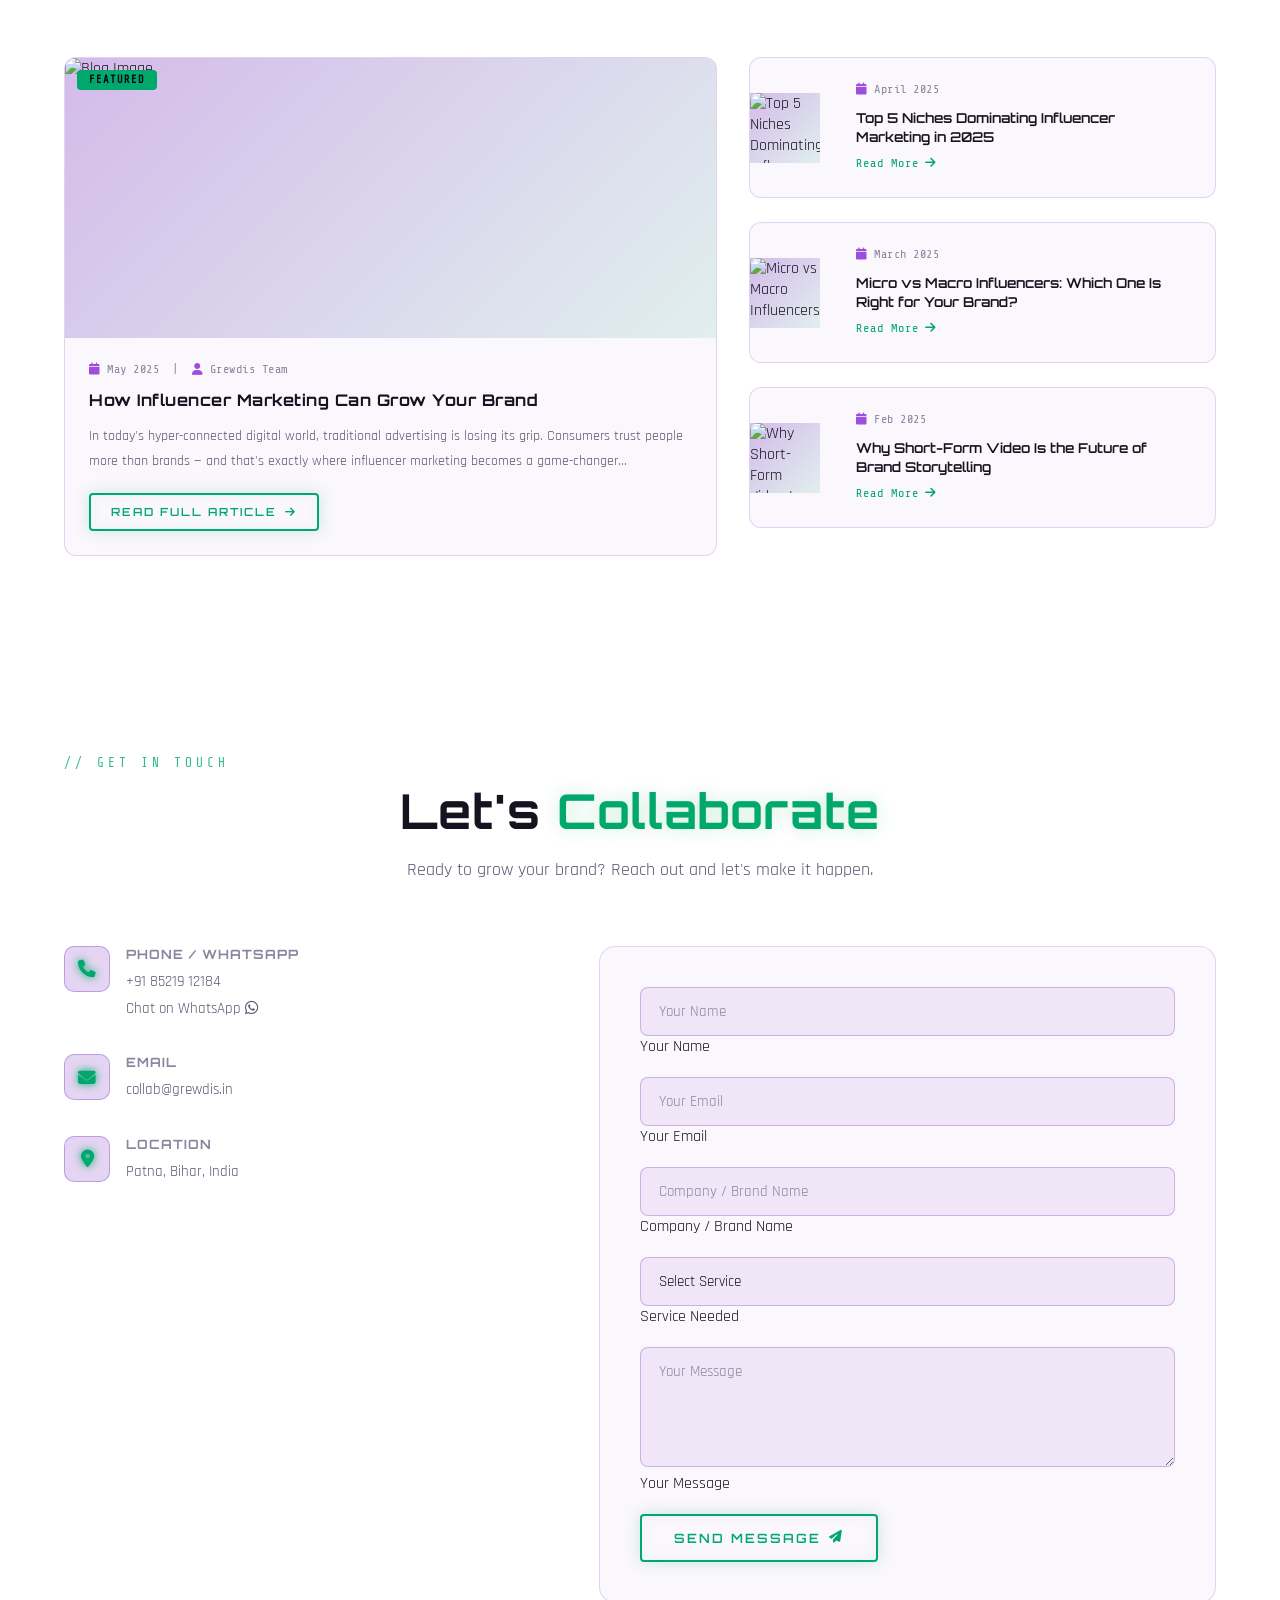
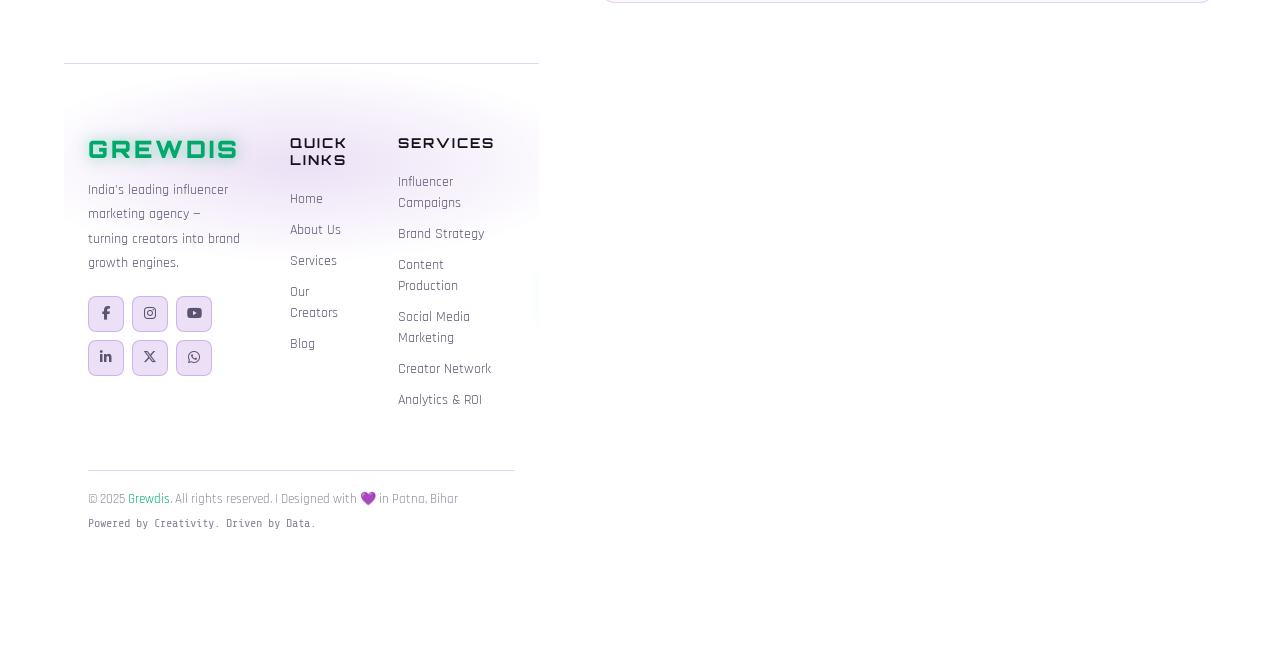
==== commit d767da8b: "index.html" ====
--- a/index.html
+++ b/index.html
@@ -762,40 +762,43 @@
             </div>
           </div>
         </div>
-        <form class="contact-form reveal" id="contactForm">
-          <div class="form-group">
-            <input type="text" placeholder="Your Name" required />
-            <label>Your Name</label>
-          </div>
-          <div class="form-group">
-            <input type="email" placeholder="Your Email" required />
-            <label>Your Email</label>
-          </div>
-          <div class="form-group">
-            <input type="text" placeholder="Company / Brand Name" />
-            <label>Company / Brand Name</label>
-          </div>
-          <div class="form-group">
-            <select>
-              <option value="" disabled selected>Select Service</option>
-              <option>Influencer Campaign</option>
-              <option>Brand Strategy</option>
-              <option>Content Production</option>
-              <option>Social Media Marketing</option>
-              <option>Creator Network</option>
-              <option>Other</option>
-            </select>
-          </div>
-          <div class="form-group">
-            <textarea placeholder="Tell us about your project..." rows="5" required></textarea>
-            <label>Your Message</label>
-          </div>
-          <button type="submit" class="btn-neon btn-full">Send Message <i class="fa fa-paper-plane"></i></button>
-          <div class="form-success" id="formSuccess">✅ Message sent! We'll get back to you soon.</div>
-        </form>
-      </div>
-    </div>
-  </section>
+        <form action="https://api.web3forms.com/submit" method="POST" class="contact-form reveal" id="contactForm">
+  <input type="hidden" name="access_key" value="81402534-36e9-48cd-a5cb-9c56f7b9ba4f">
+  
+  <div class="form-group">
+    <input type="text" name="name" placeholder="Your Name" required />
+    <label>Your Name</label>
+  </div>
+  
+  <div class="form-group">
+    <input type="email" name="email" placeholder="Your Email" required />
+    <label>Your Email</label>
+  </div>
+
+  <div class="form-group">
+    <input type="text" name="company" placeholder="Company / Brand Name" />
+    <label>Company / Brand Name</label>
+  </div>
+
+  <div class="form-group">
+    <select name="service" required>
+      <option value="" disabled selected>Select Service</option>
+      <option value="Influencer Campaign">Influencer Campaign</option>
+      <option value="Brand Strategy">Brand Strategy</option>
+      <option value="Content Production">Content Production</option>
+      <option value="Social Media SMM">Social Media SMM</option>
+      <option value="Other">Other</option>
+    </select>
+    <label>Service Needed</label>
+  </div>
+
+  <div class="form-group">
+    <textarea name="message" placeholder="Your Message" required></textarea>
+    <label>Your Message</label>
+  </div>
+
+  <button type="submit" class="btn-neon">Send Message <i class="fa fa-paper-plane"></i></button>
+</form>
 
   <!-- ===== FOOTER ===== -->
   <footer class="footer">
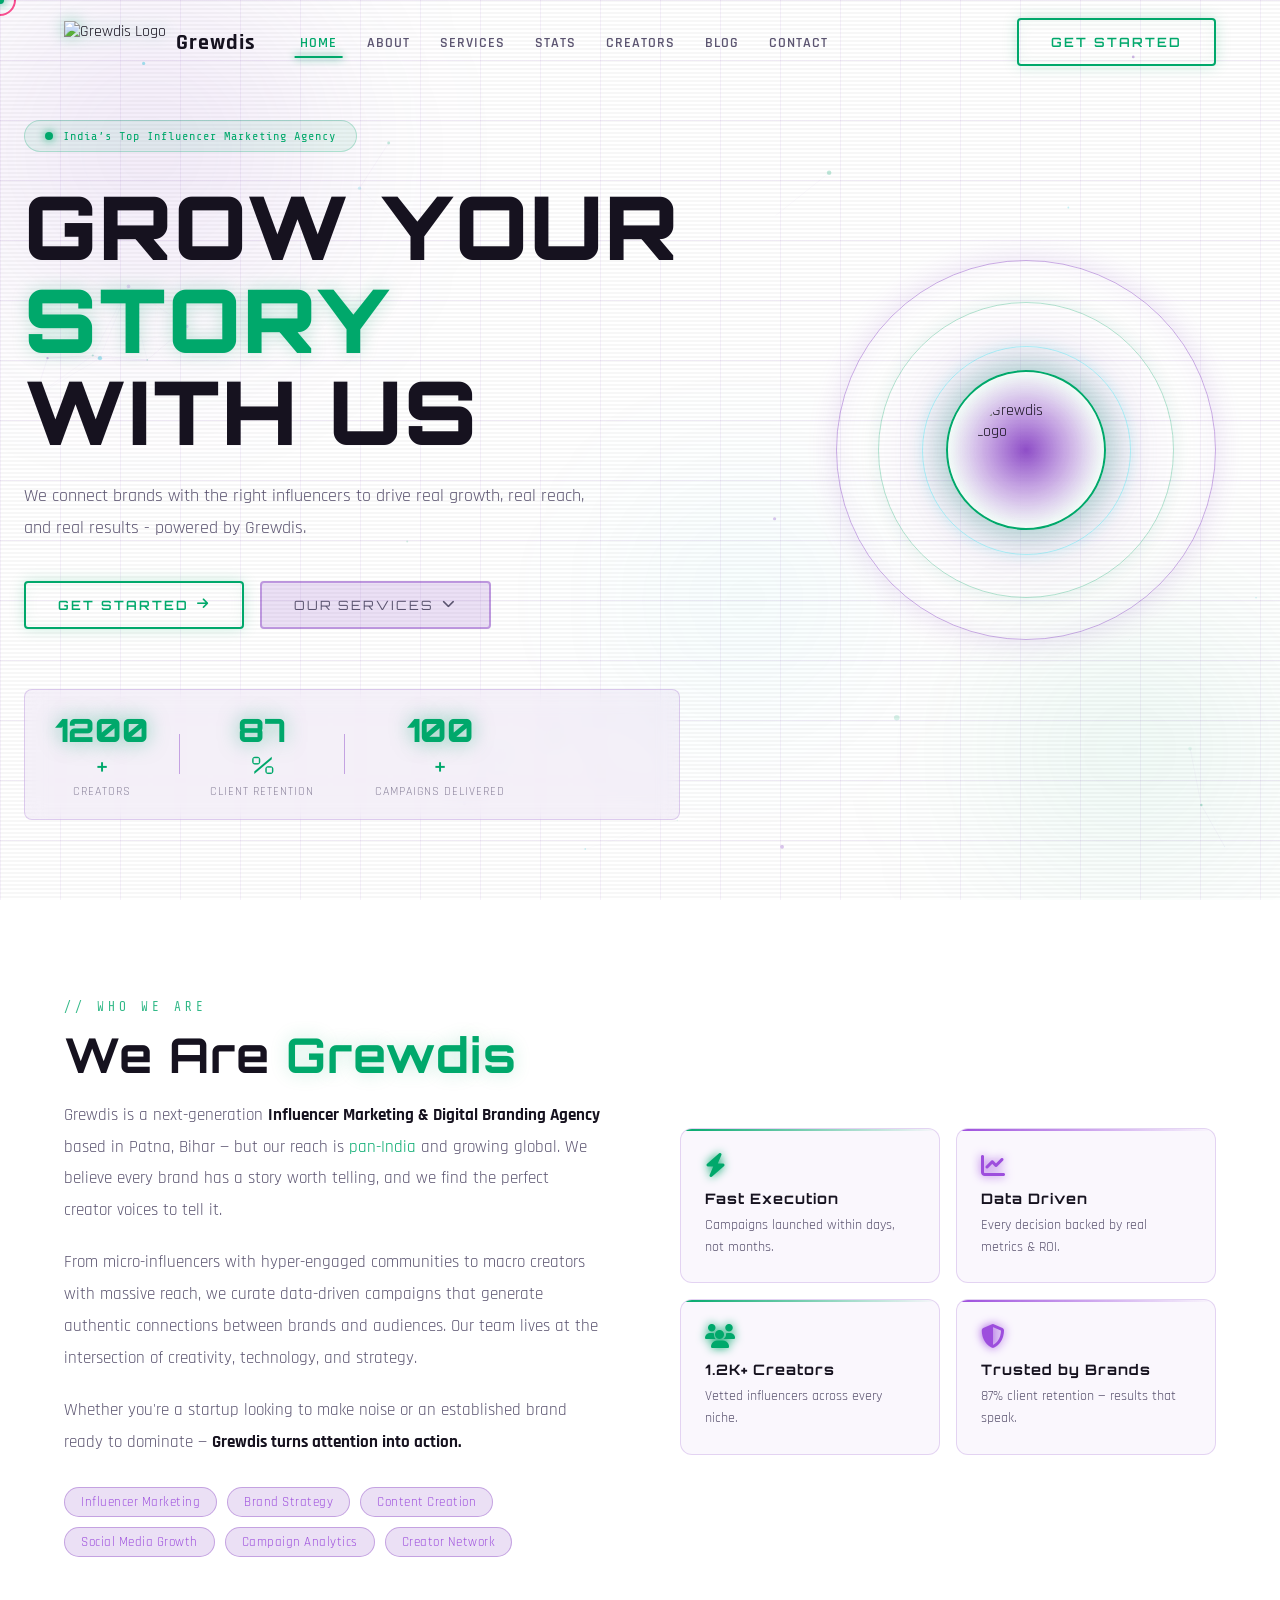
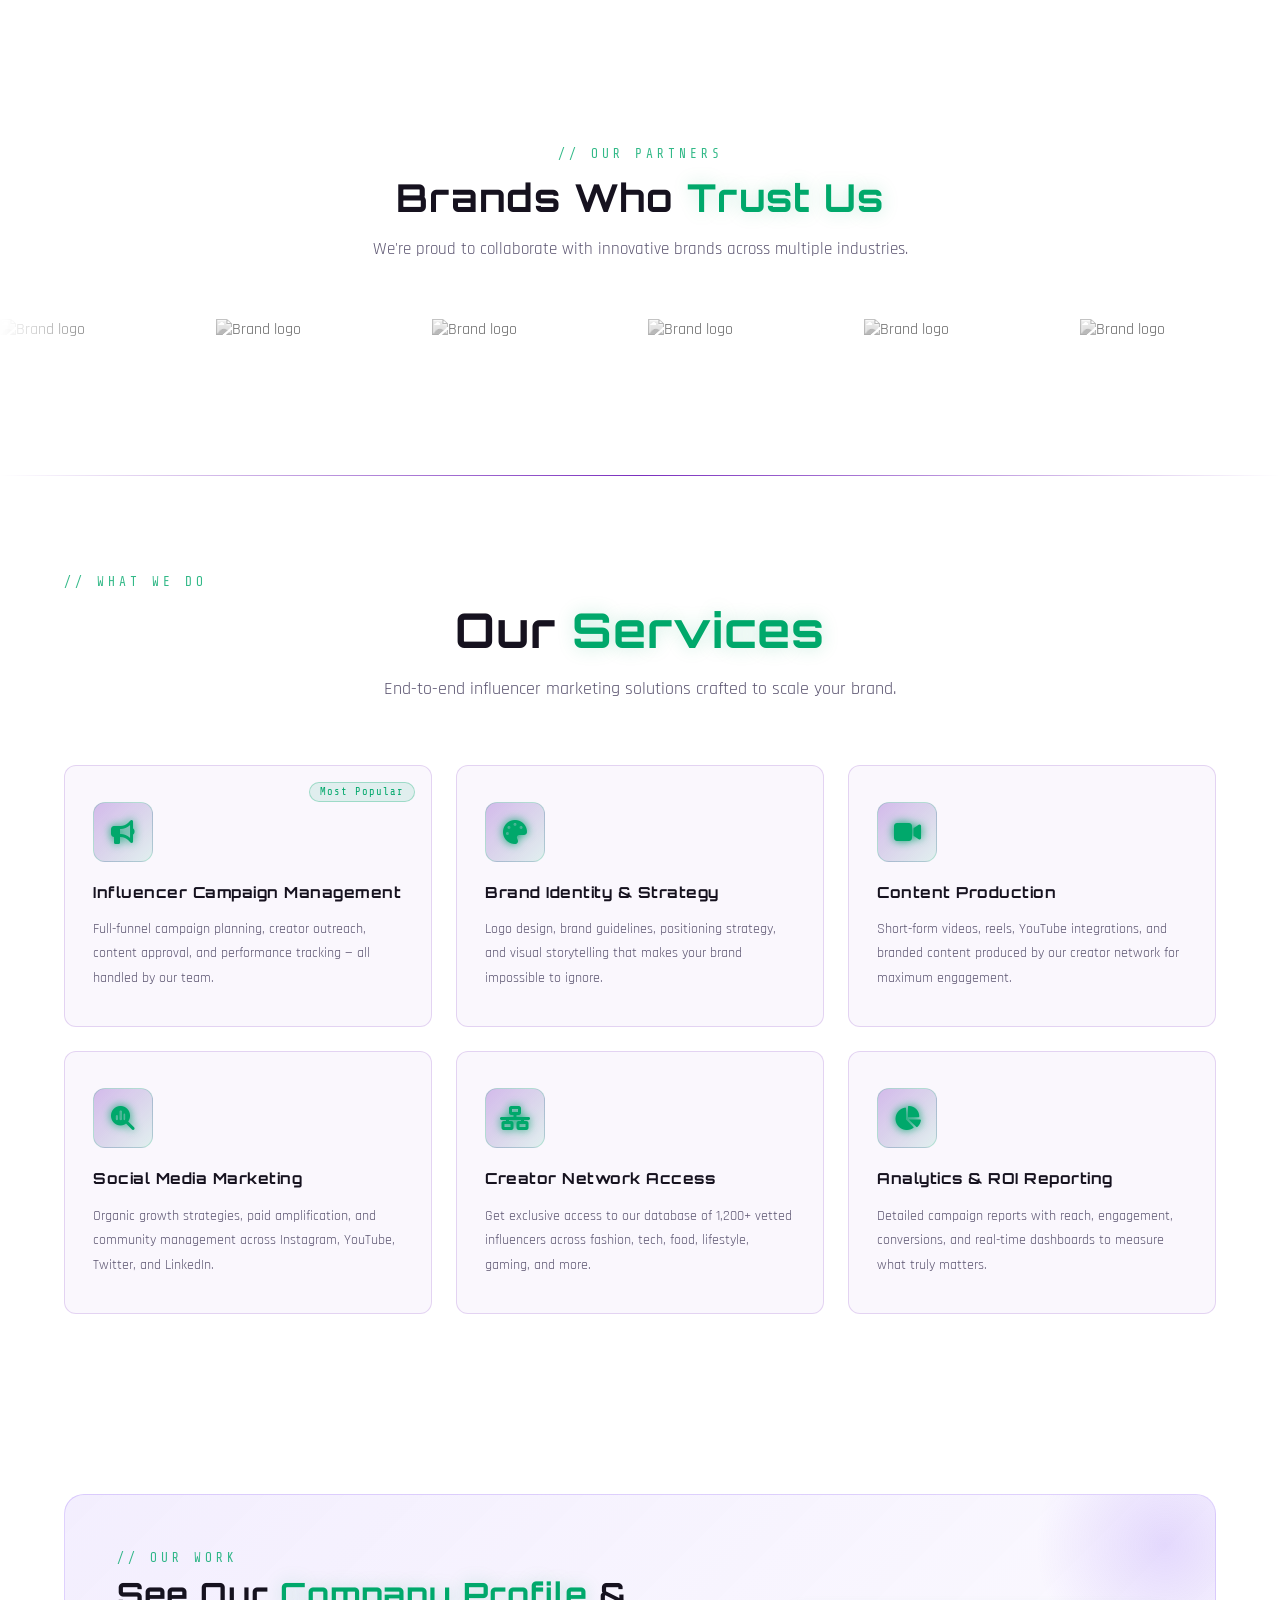
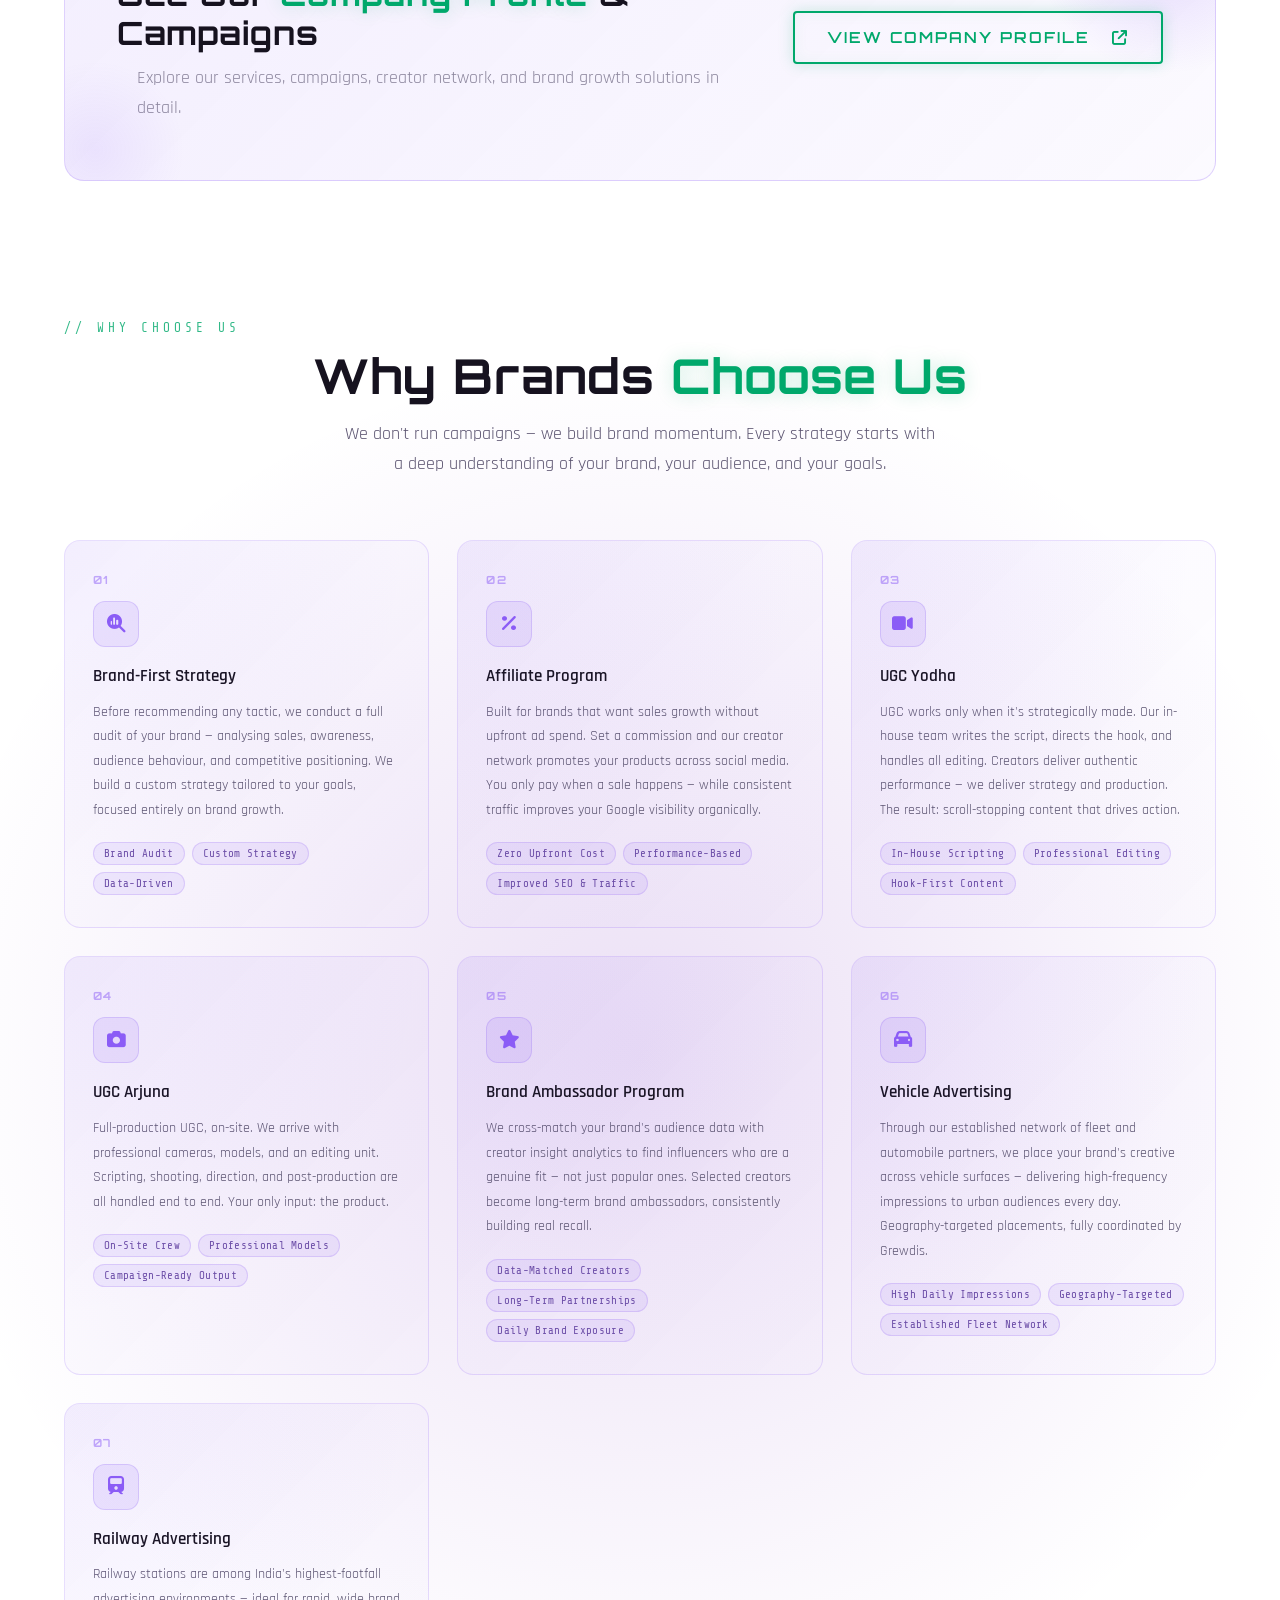
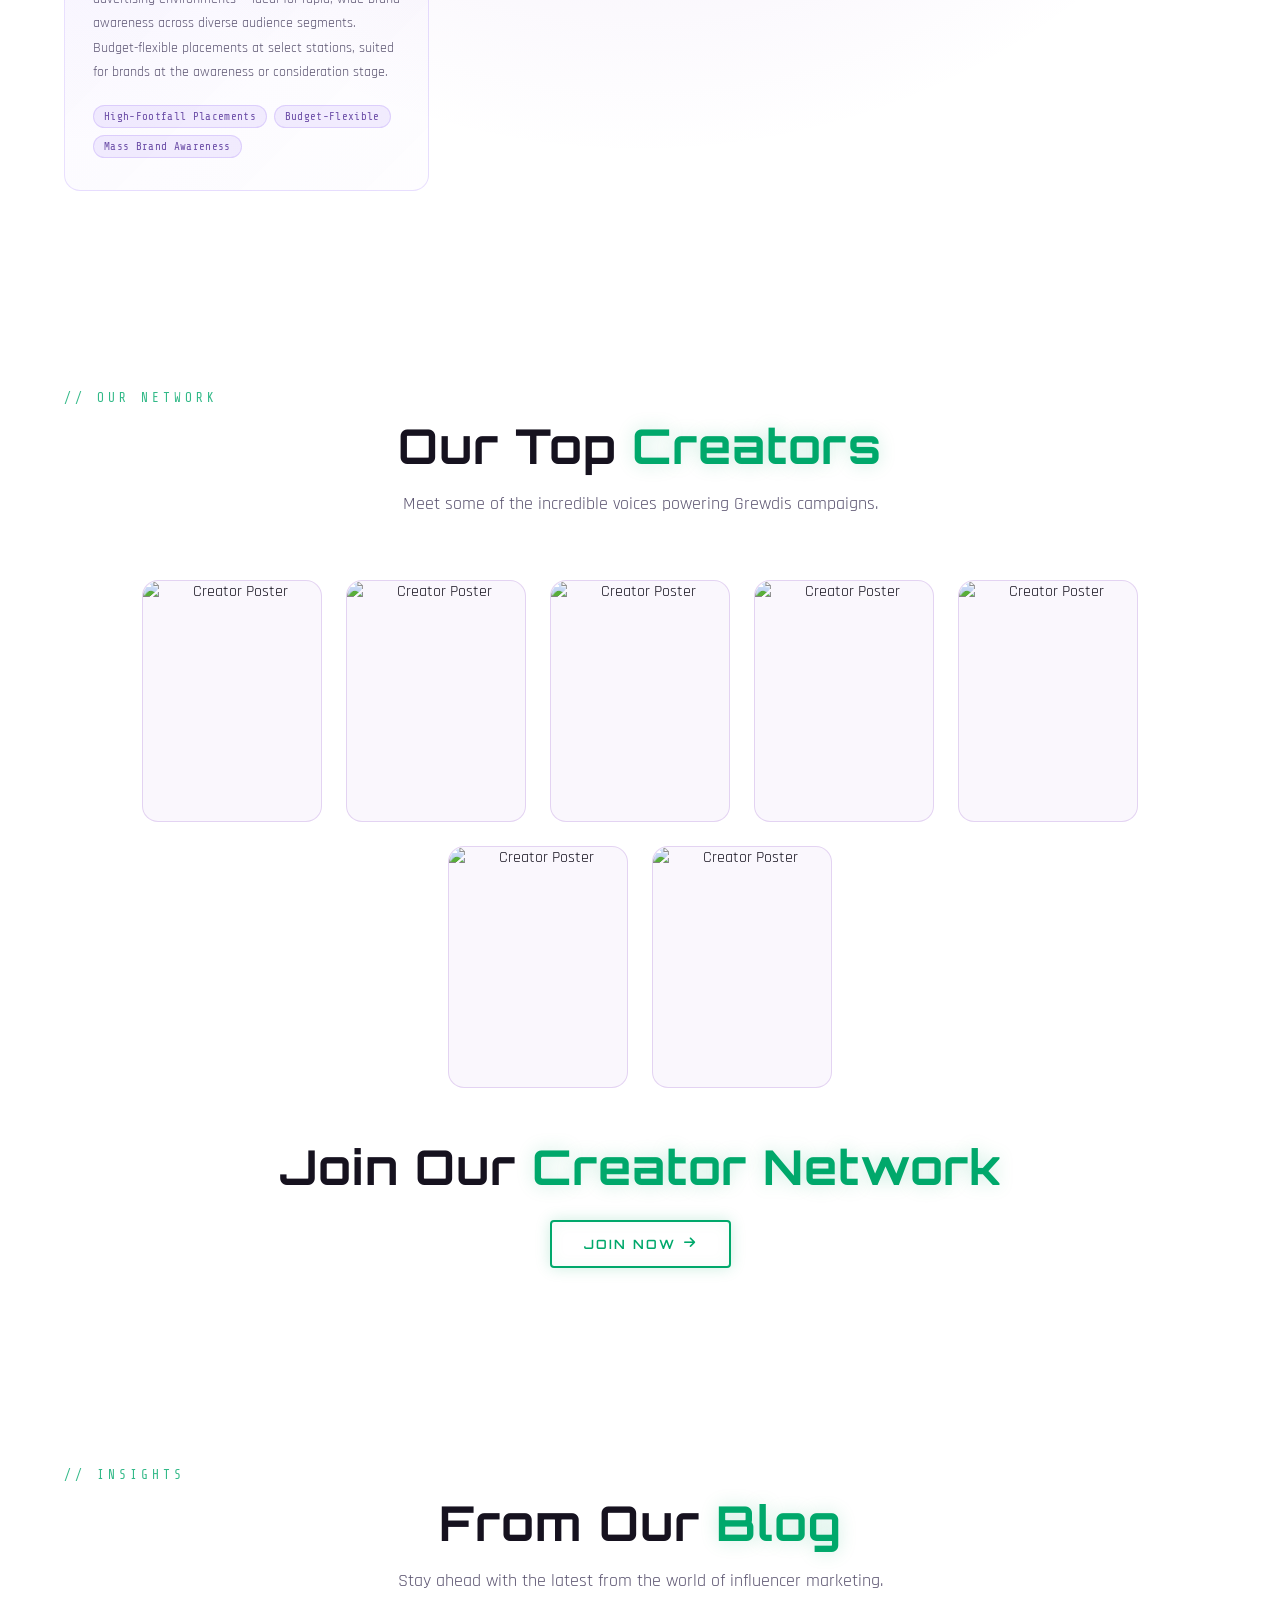
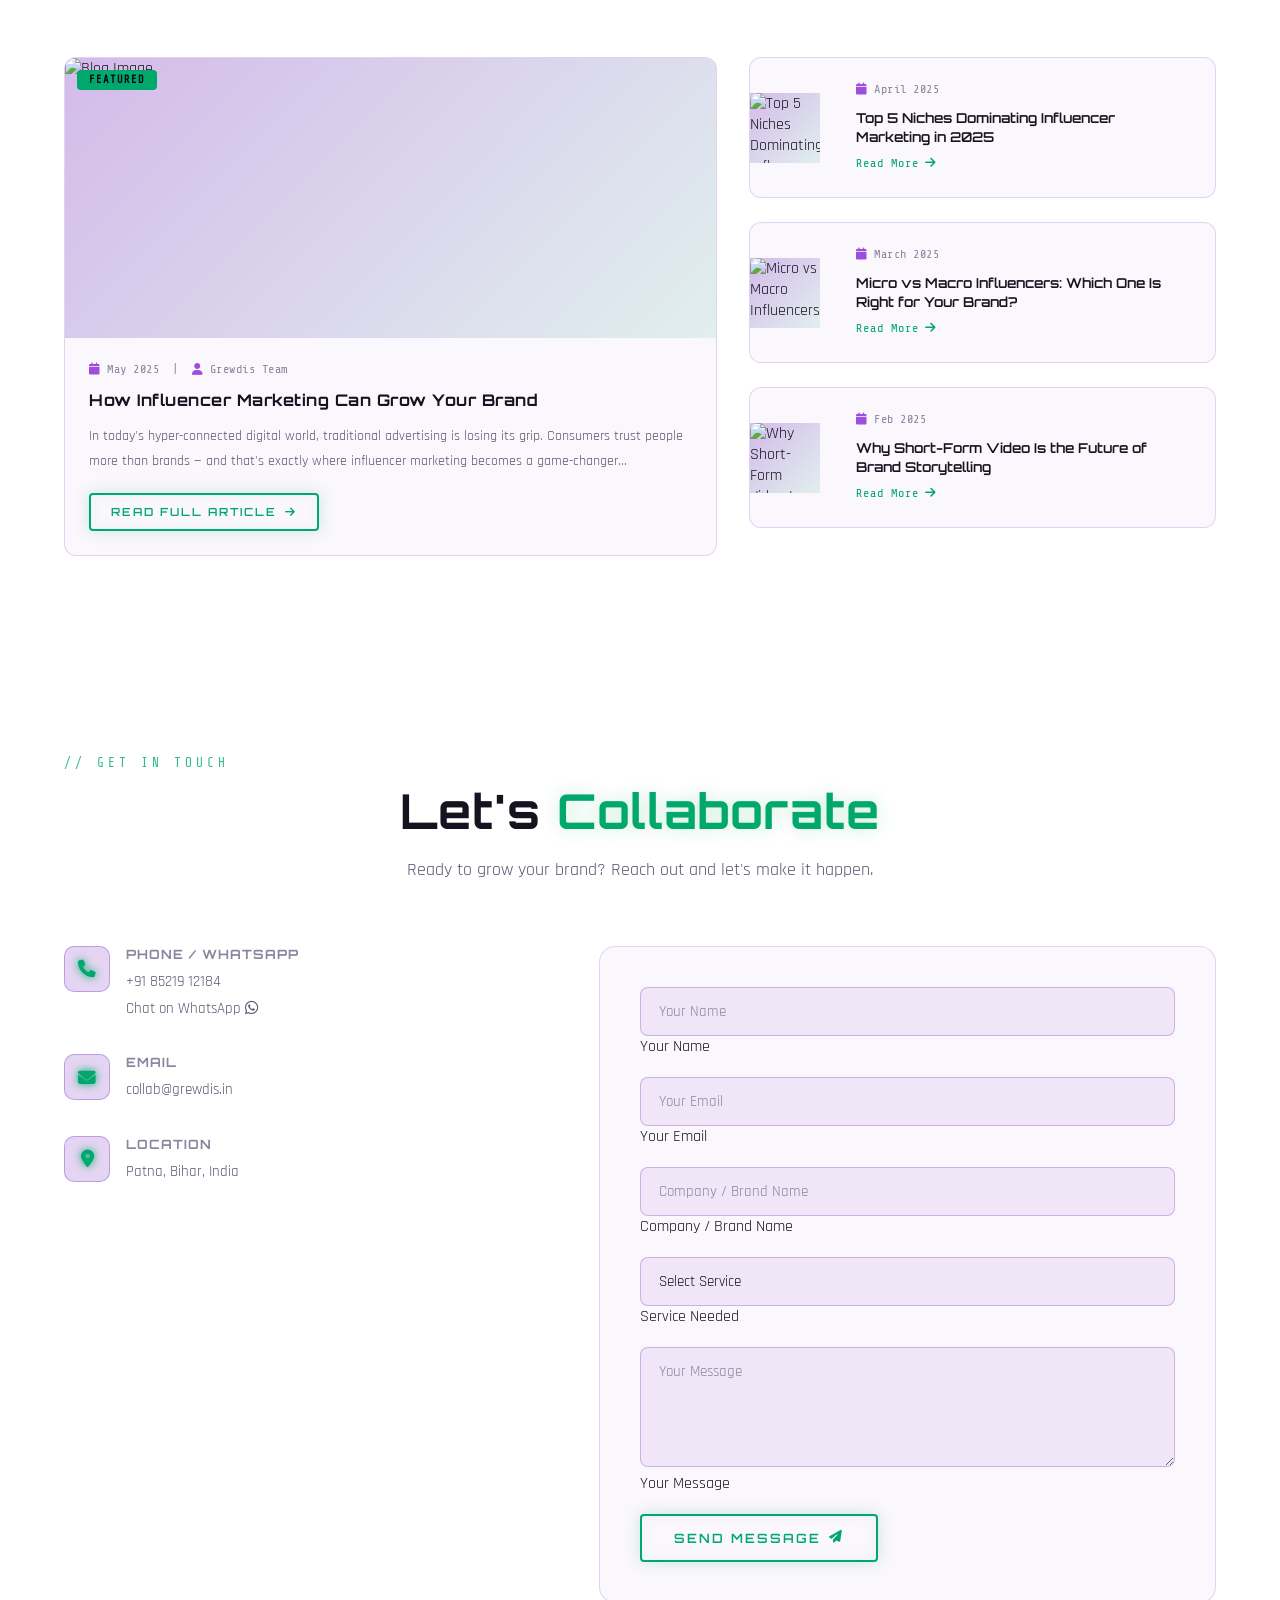
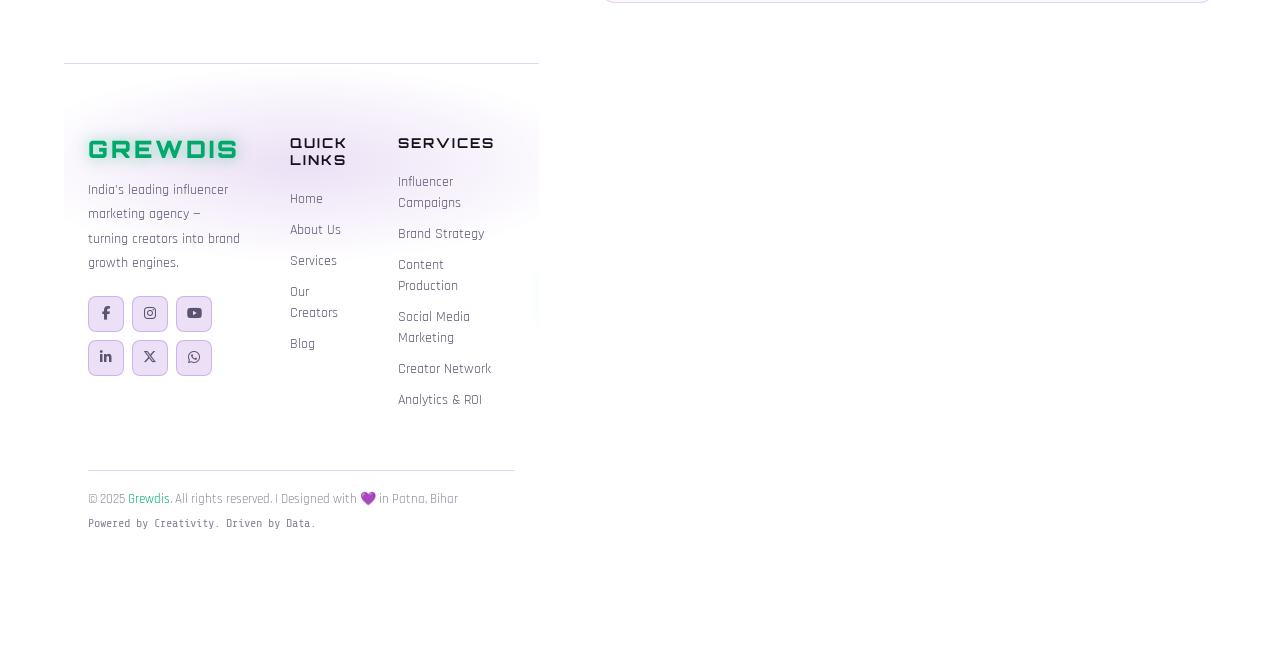
==== commit 21975f7e: "index.html" ====
--- a/index.html
+++ b/index.html
@@ -9,9 +9,9 @@
 
   gtag('config', 'G-N8N33TWL2V');
 </script>
-  <meta charset="UTF-8" />
-  <meta name="viewport" content="width=device-width, initial-scale=1.0"/>
-  <title>Grewdis | Influencer Marketing Agency</title>
+<title>Grewdis | Patna's Top Influencer Marketing & Branding Agency</title>
+<link rel="canonical" href="https://grewdis.in/" />
+<meta name="description" content="Grewdis is Patna's leading influencer marketing and branding agency, connecting Bihar and pan-India brands with 1200+ creators to drive real growth, reach, and results." />
   <link rel="stylesheet" href="style.css" />
   <link rel="icon" type="image/png" href="images/logo.png" />
   <link href="https://fonts.googleapis.com/css2?family=Orbitron:wght@400;600;700;900&family=Rajdhani:wght@300;400;500;600;700&family=Share+Tech+Mono&display=swap" rel="stylesheet"/>
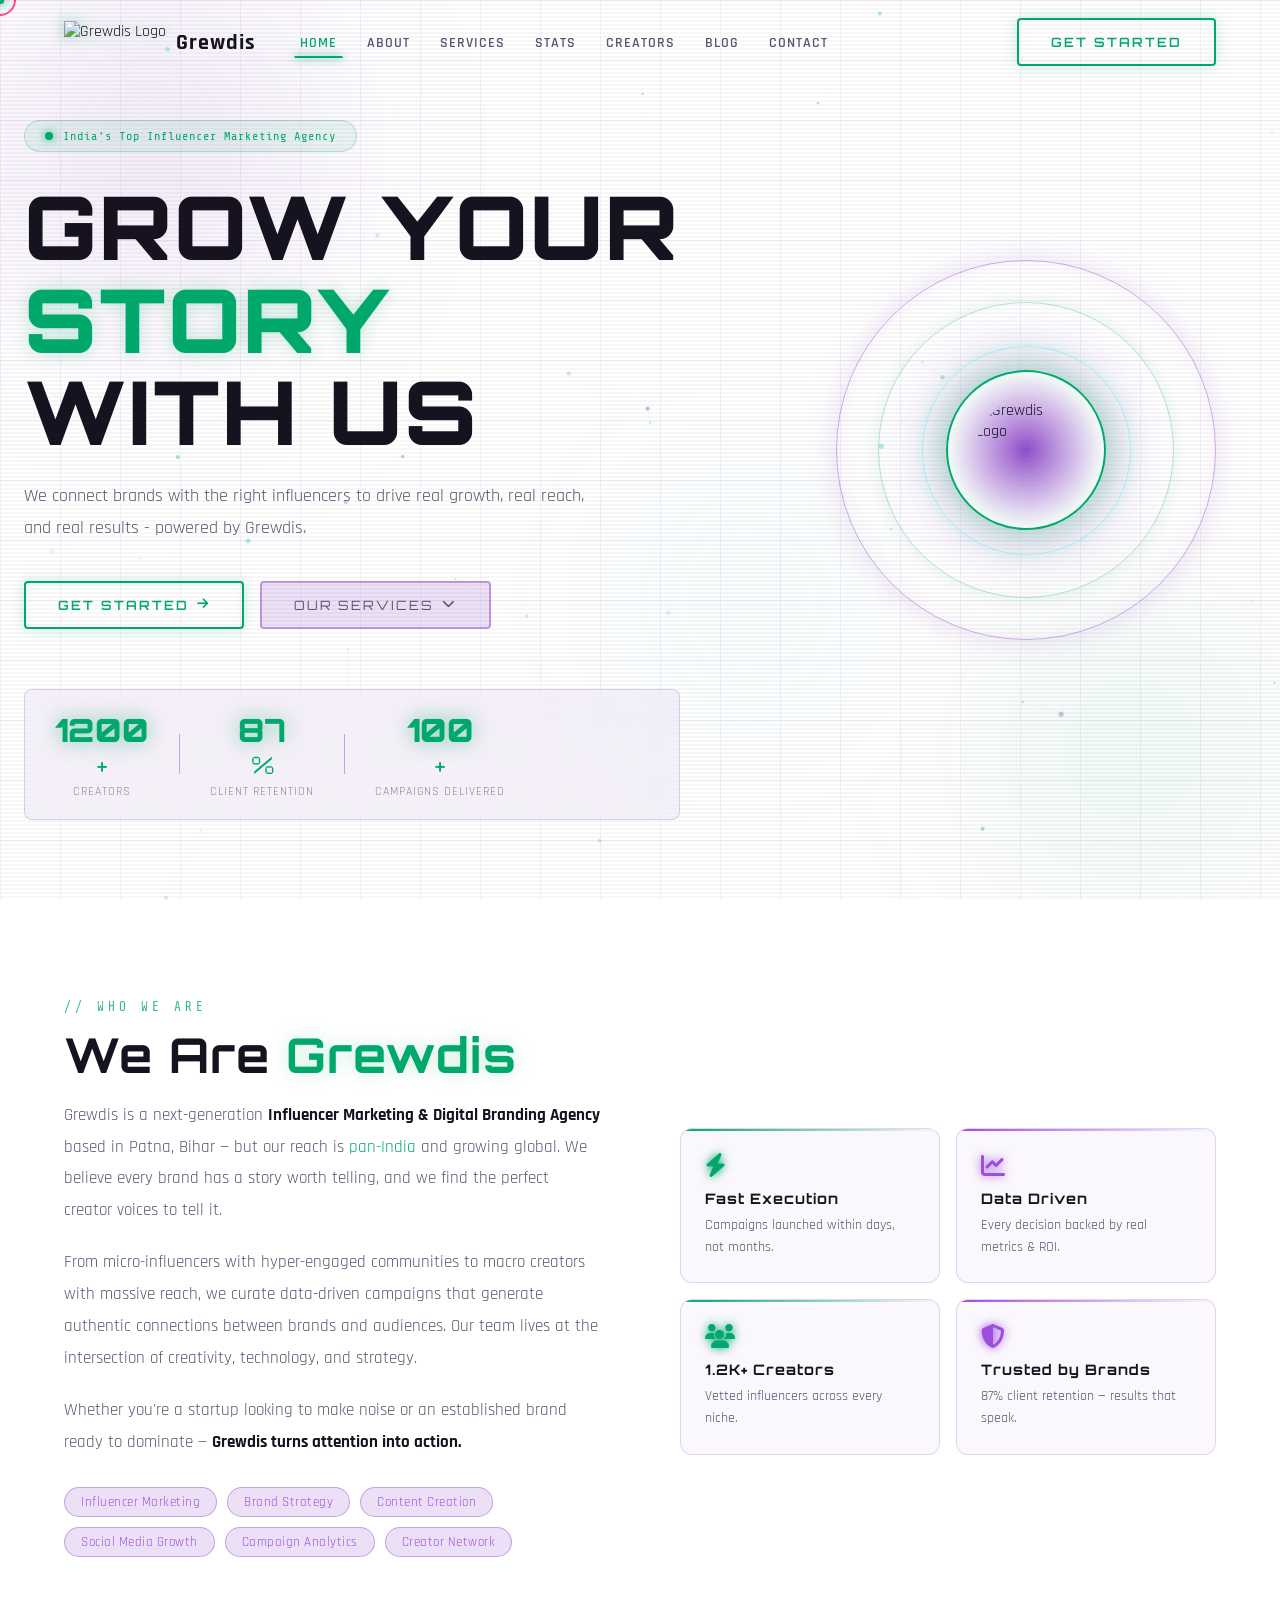
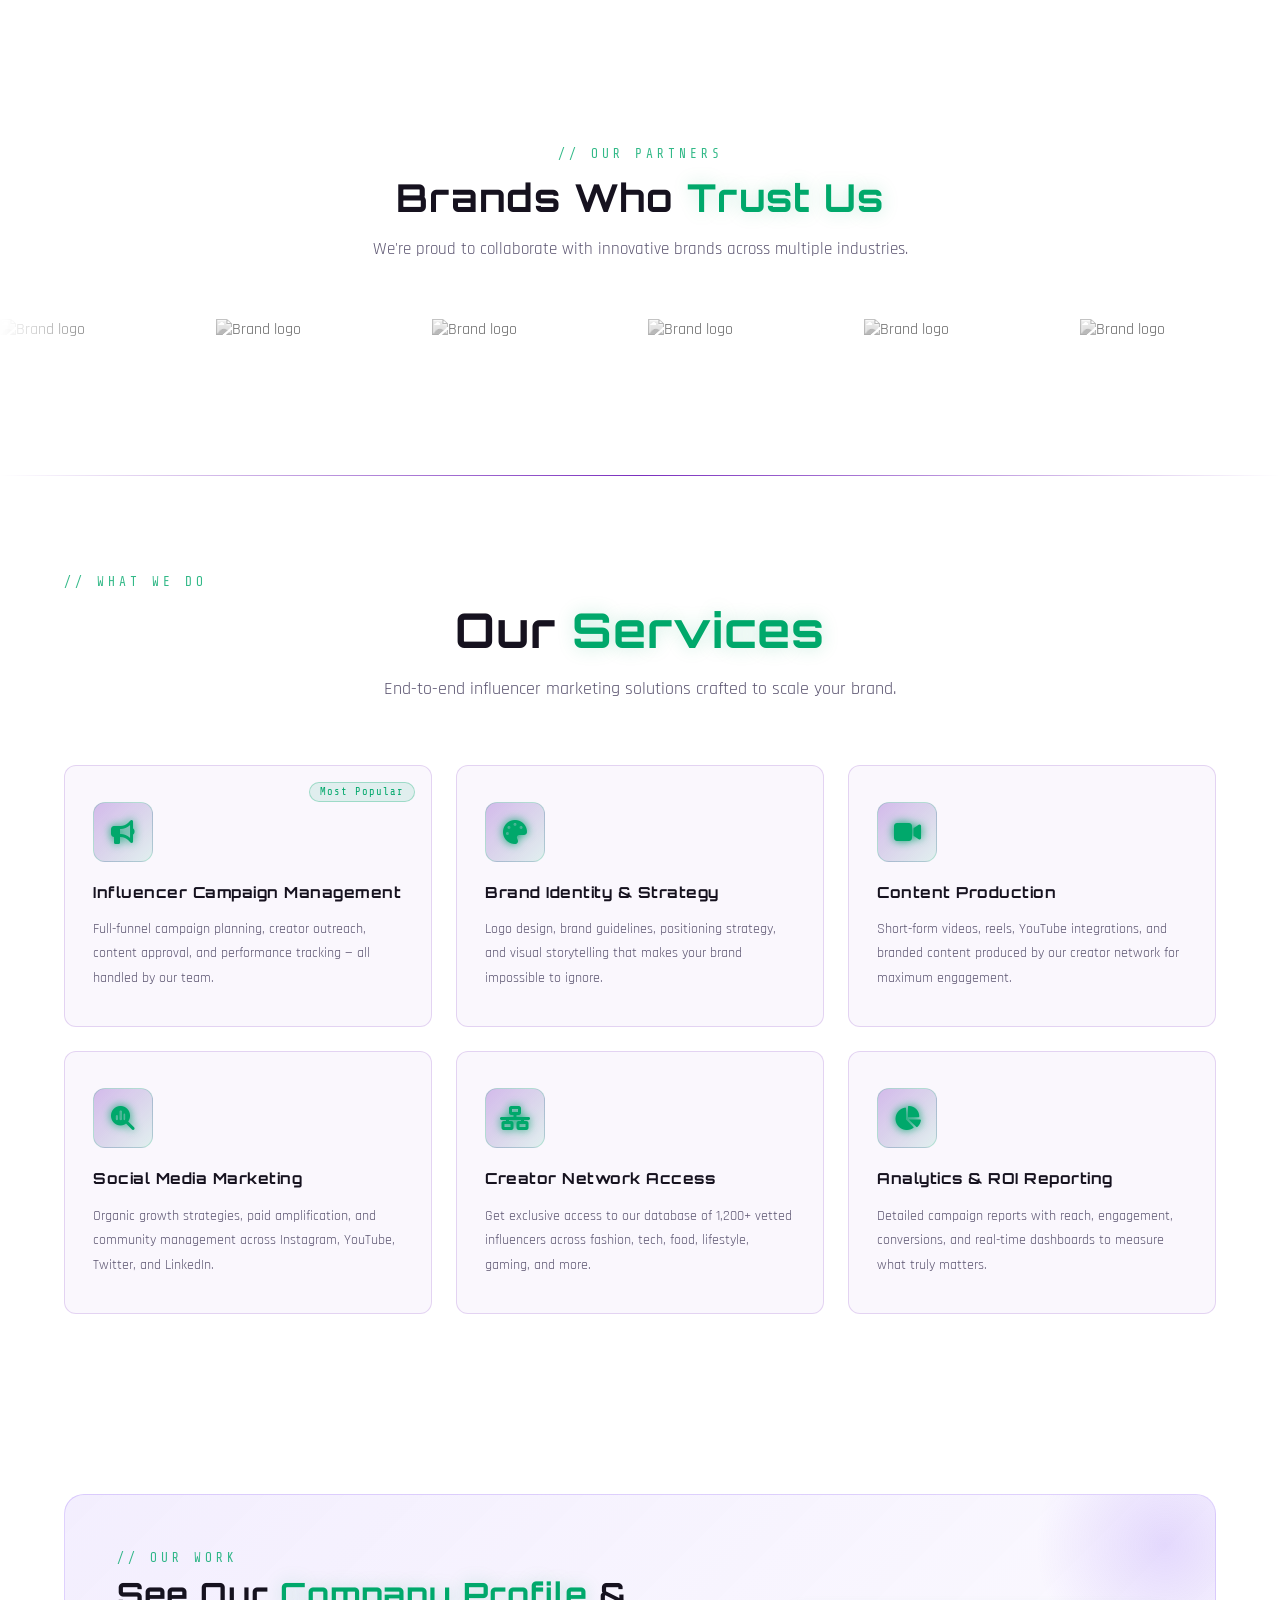
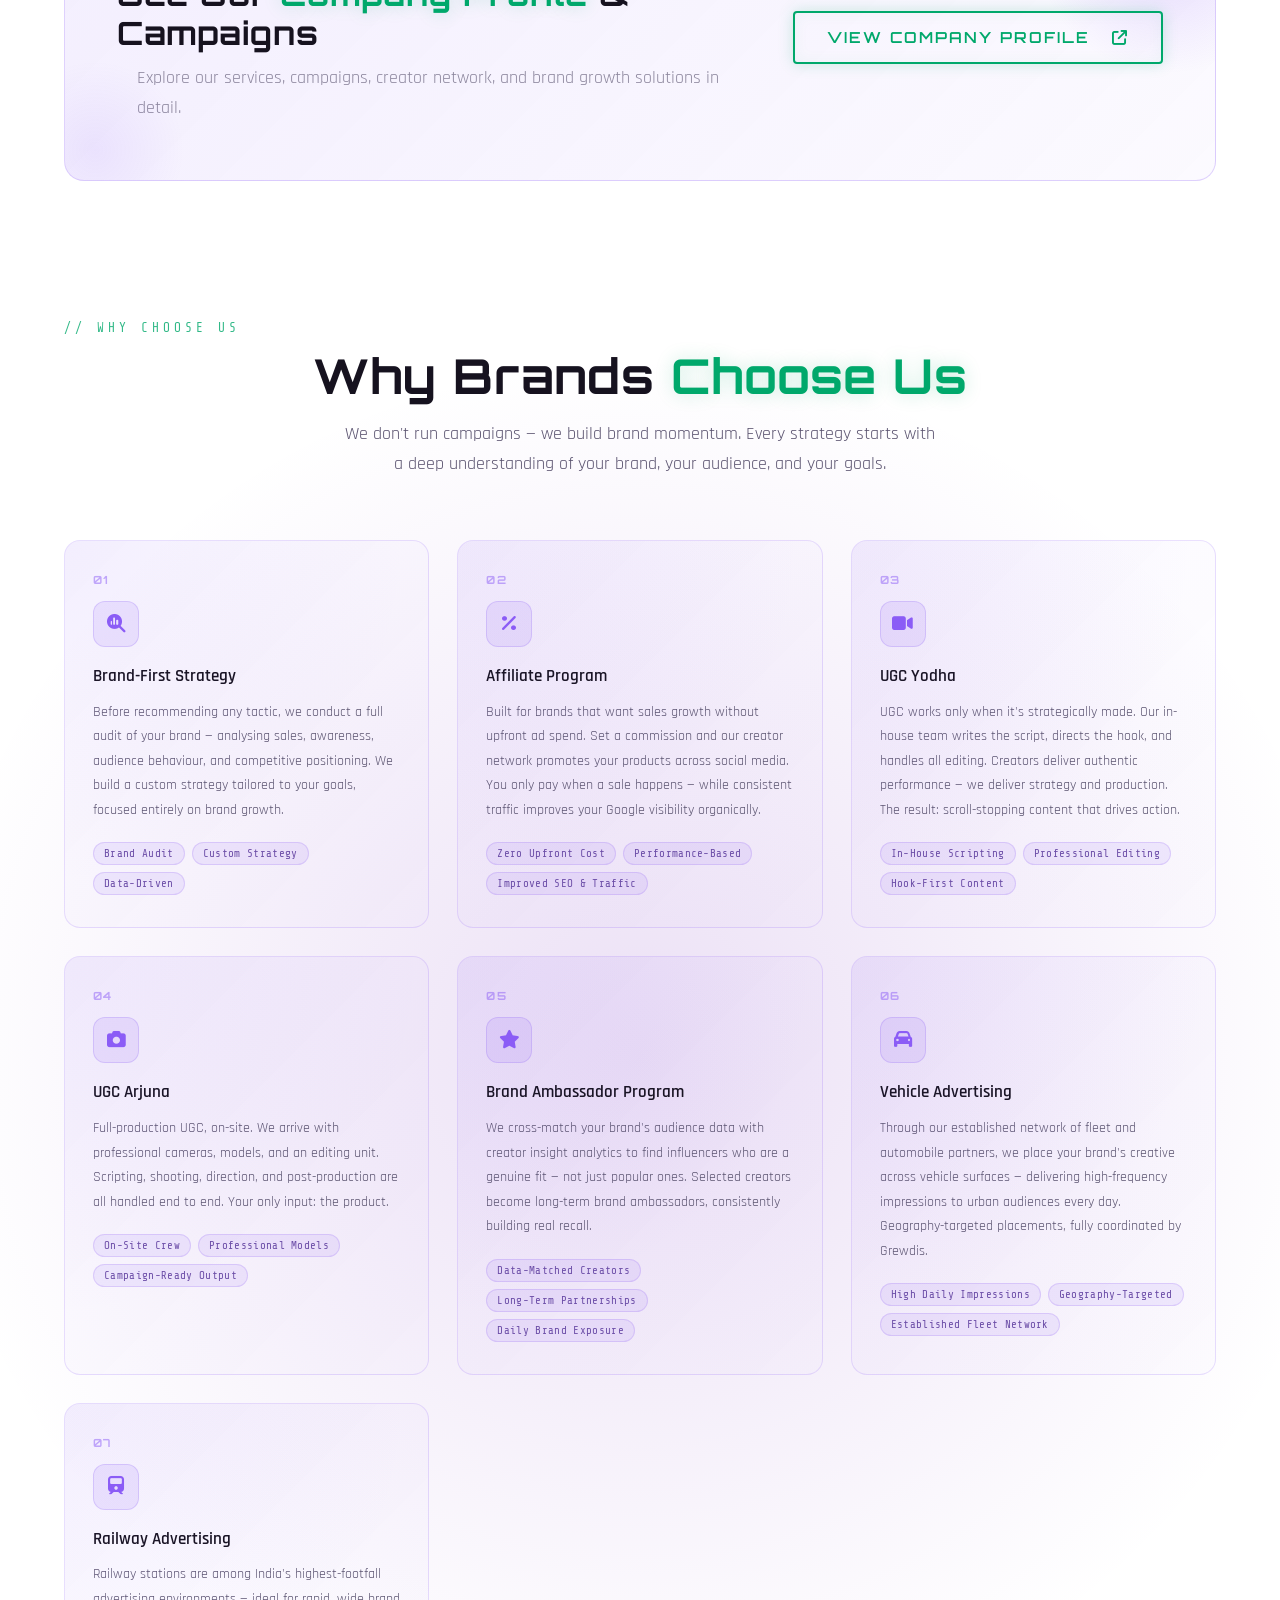
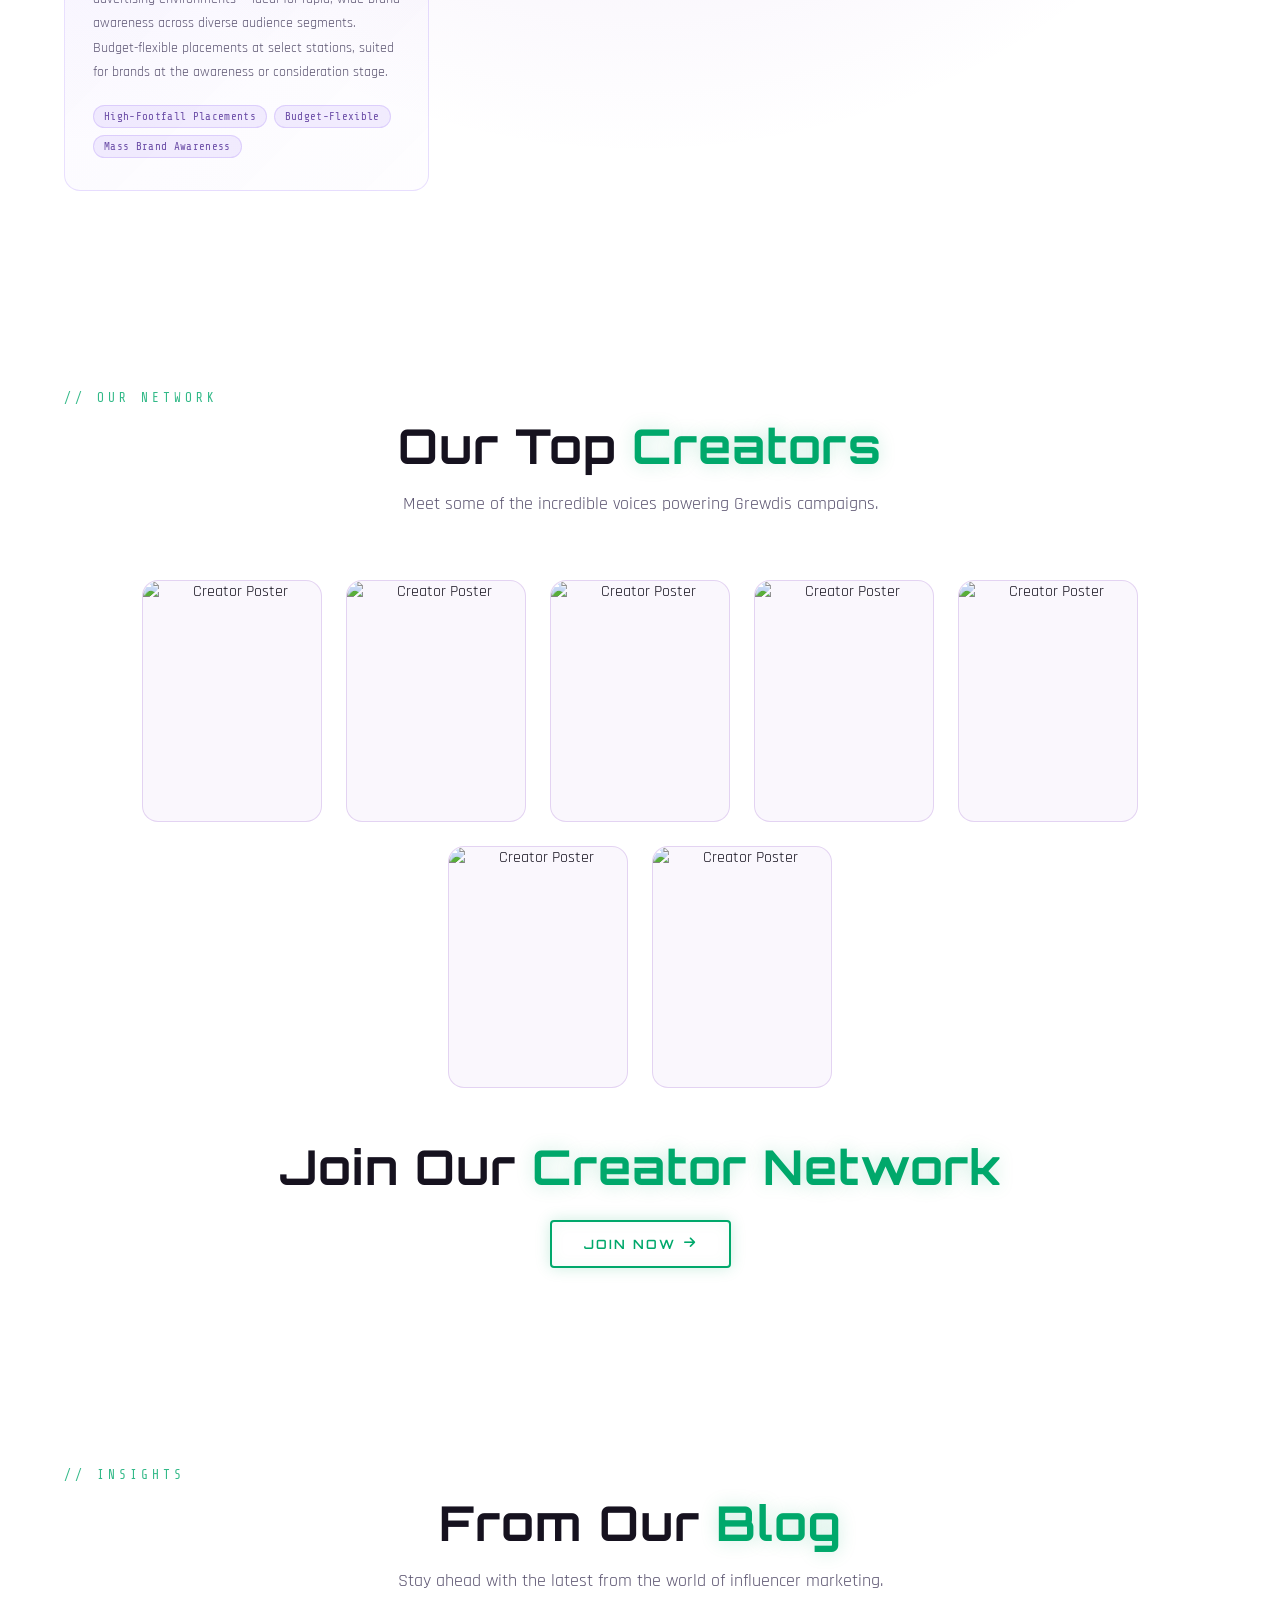
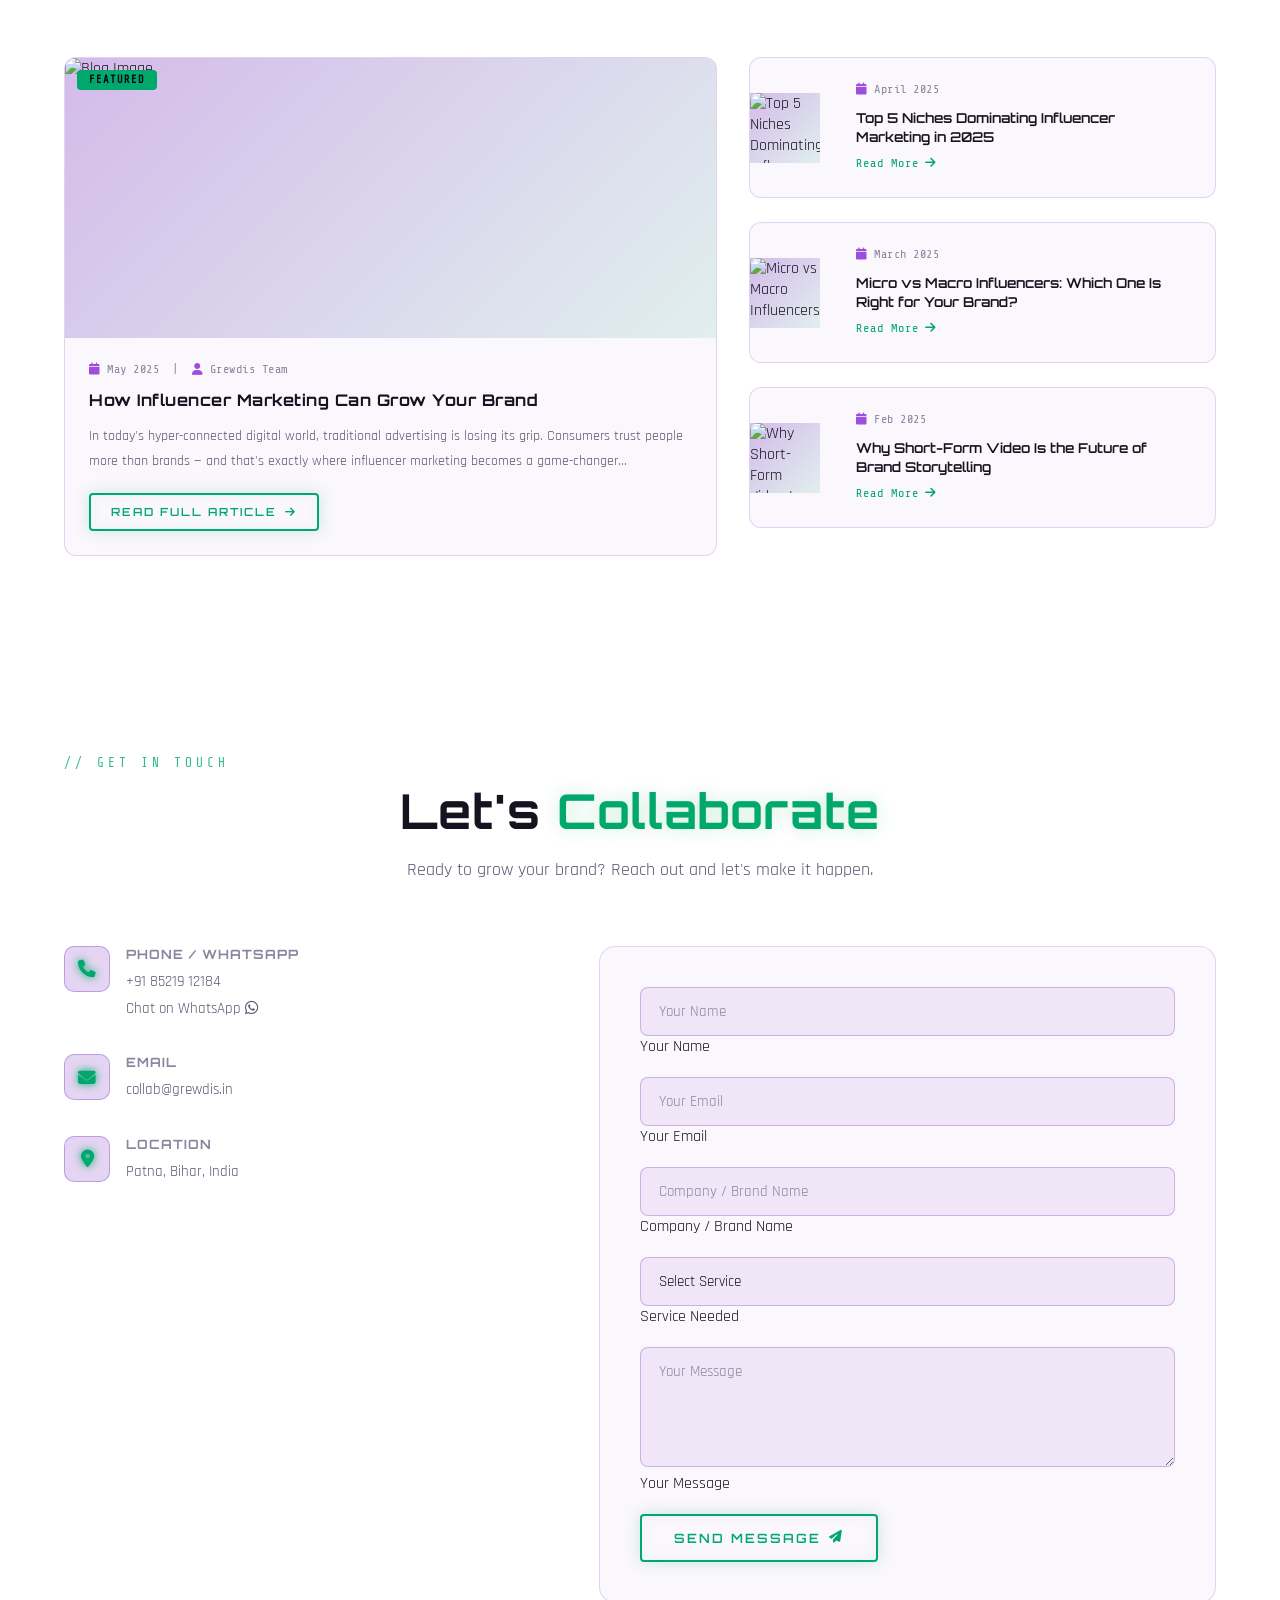
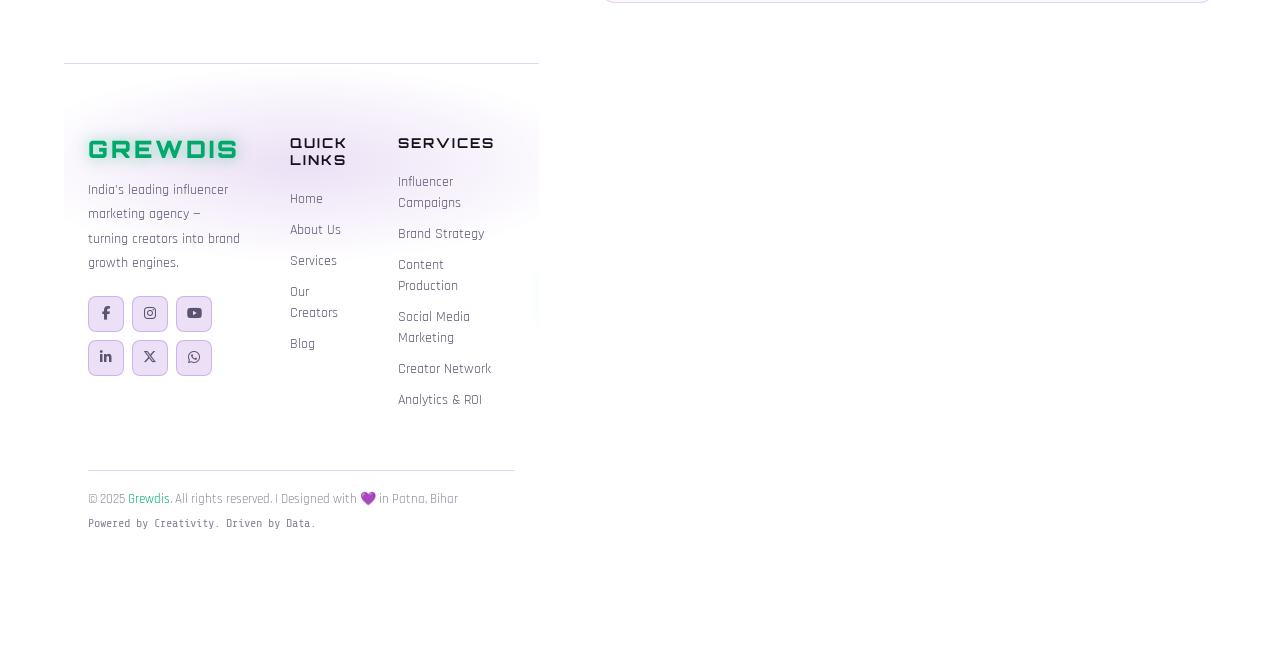
==== commit 4933c49f: "index.html" ====
--- a/index.html
+++ b/index.html
@@ -12,7 +12,31 @@
 <title>Grewdis | Patna's Top Influencer Marketing & Branding Agency</title>
 <link rel="canonical" href="https://grewdis.in/" />
 <meta name="description" content="Grewdis is Patna's leading influencer marketing and branding agency, connecting Bihar and pan-India brands with 1200+ creators to drive real growth, reach, and results." />
-  <link rel="stylesheet" href="style.css" />
+ <script type="application/ld+json">
+{
+  "@context": "https://schema.org",
+  "@type": "MarketingAgency",
+  "name": "Grewdis",
+  "description": "Grewdis is Patna's leading influencer marketing and branding agency, connecting Bihar and pan-India brands with creators to drive real growth.",
+  "url": "https://grewdis.in/",
+  "telephone": "+91-85219-12184",
+  "email": "collab@grewdis.in",
+  "address": {
+    "@type": "PostalAddress",
+    "addressLocality": "Patna",
+    "addressRegion": "Bihar",
+    "addressCountry": "IN"
+  },
+  "areaServed": ["Patna", "Bihar", "India"],
+  "sameAs": [
+    "https://www.facebook.com/grewdis.in/",
+    "https://www.instagram.com/grew.disin",
+    "https://www.linkedin.com/company/grewdis/",
+    "https://x.com/grewdis?s=20",
+    "https://www.youtube.com/@grewdis"
+  ]
+}
+</script> <link rel="stylesheet" href="style.css" />
   <link rel="icon" type="image/png" href="images/logo.png" />
   <link href="https://fonts.googleapis.com/css2?family=Orbitron:wght@400;600;700;900&family=Rajdhani:wght@300;400;500;600;700&family=Share+Tech+Mono&display=swap" rel="stylesheet"/>
   <link rel="stylesheet" href="https://cdnjs.cloudflare.com/ajax/libs/font-awesome/6.5.0/css/all.min.css"/>
